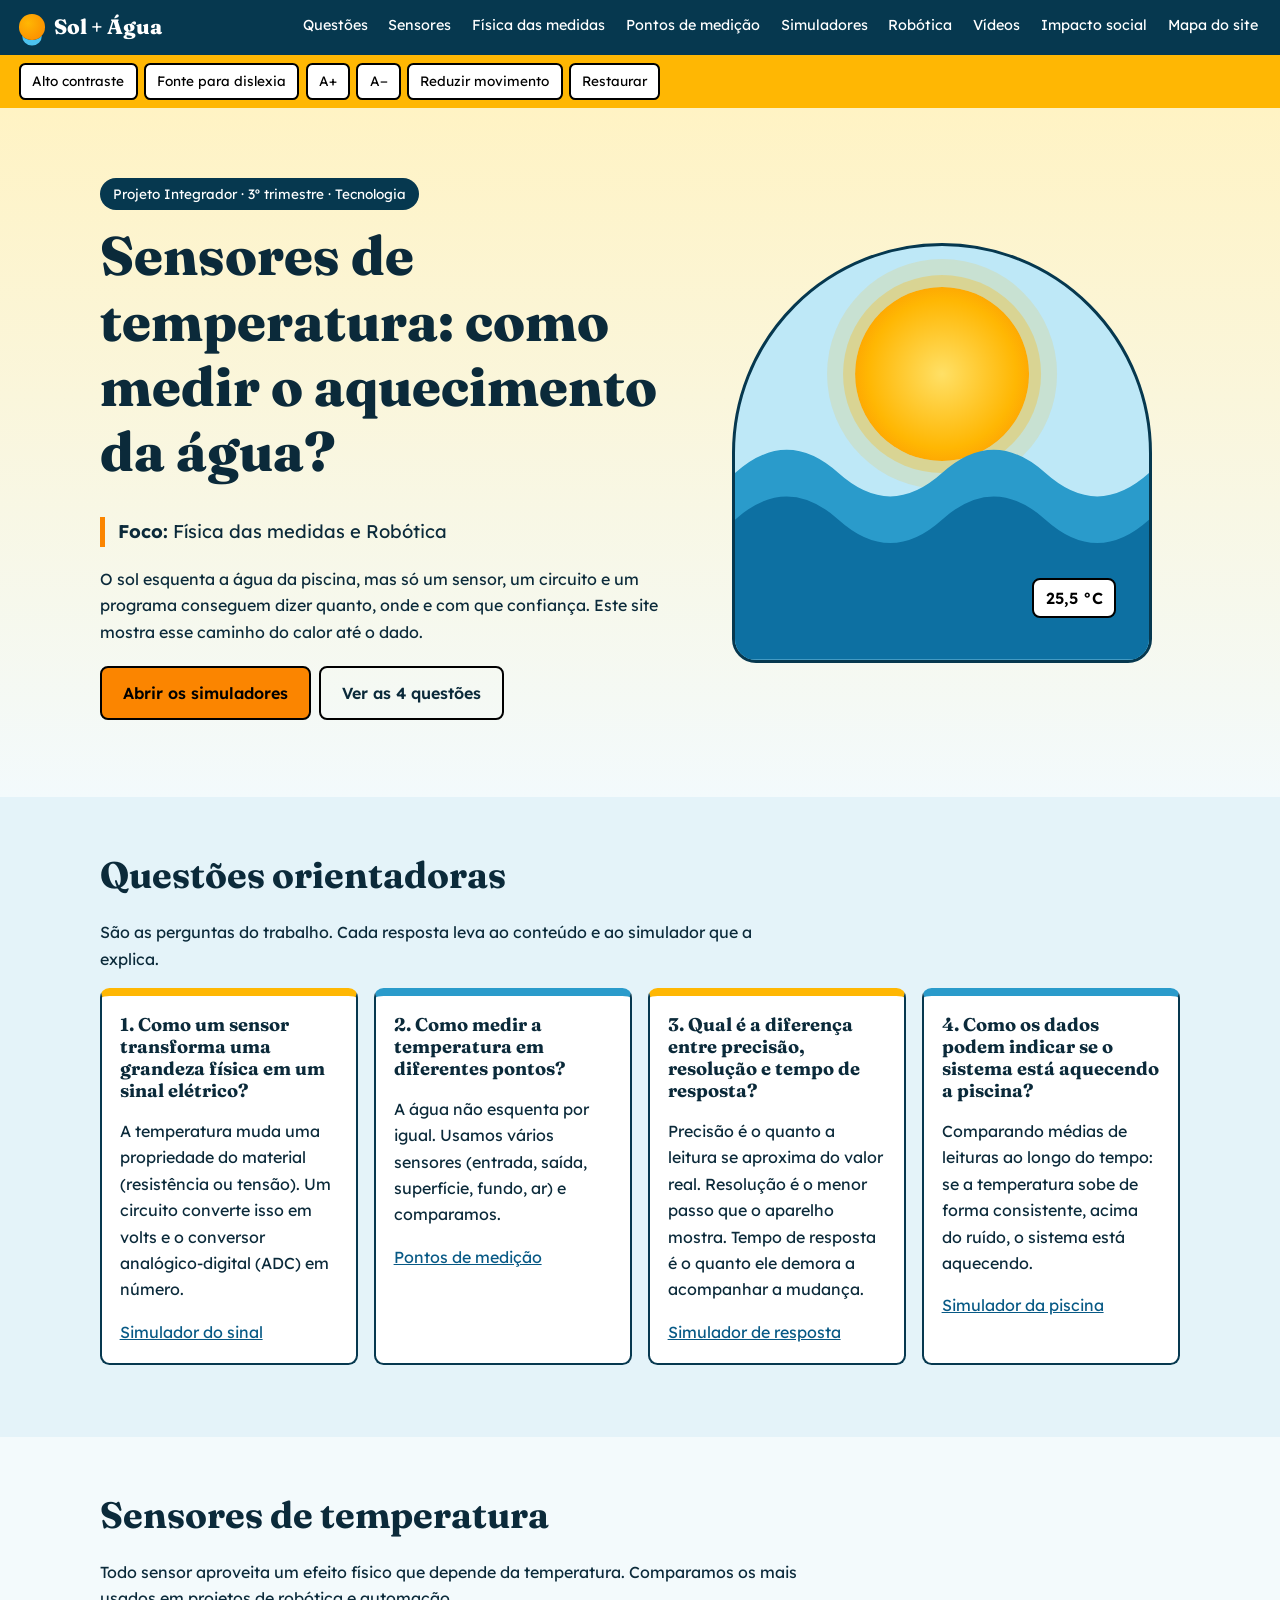
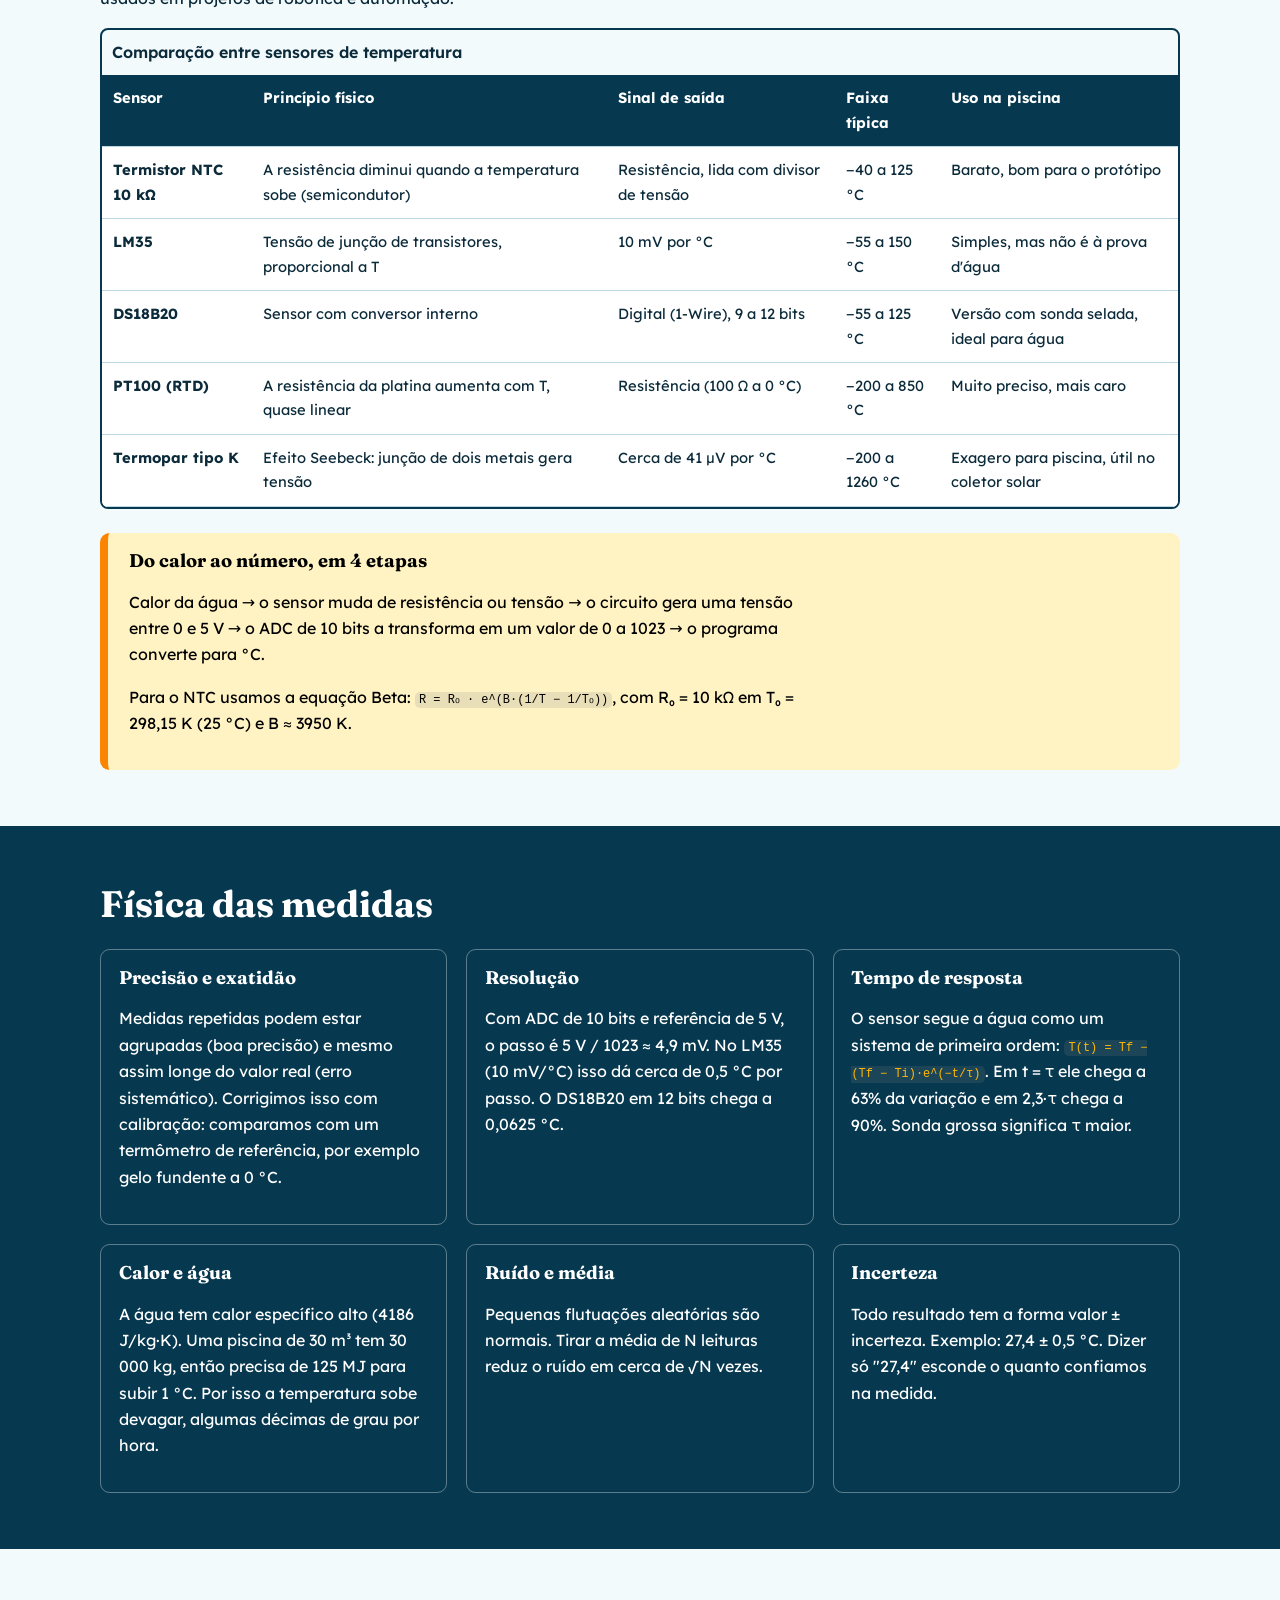
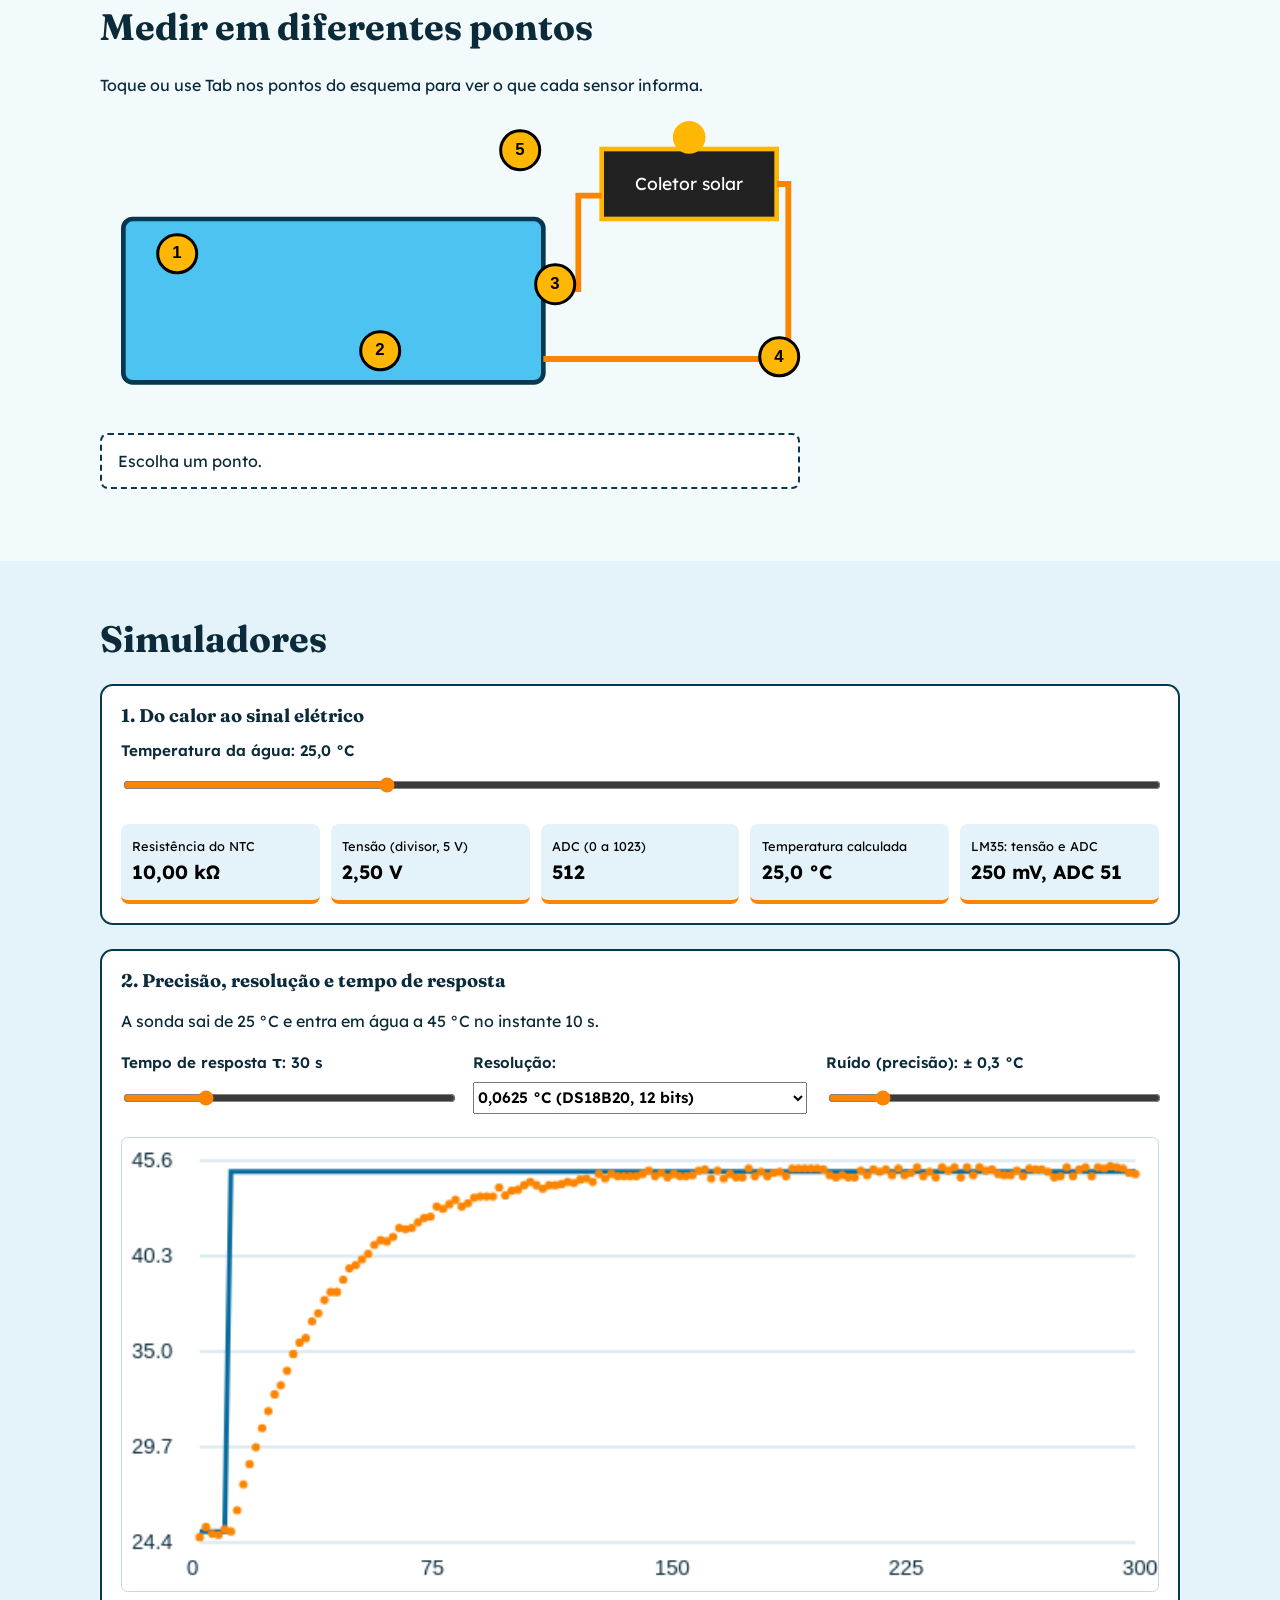
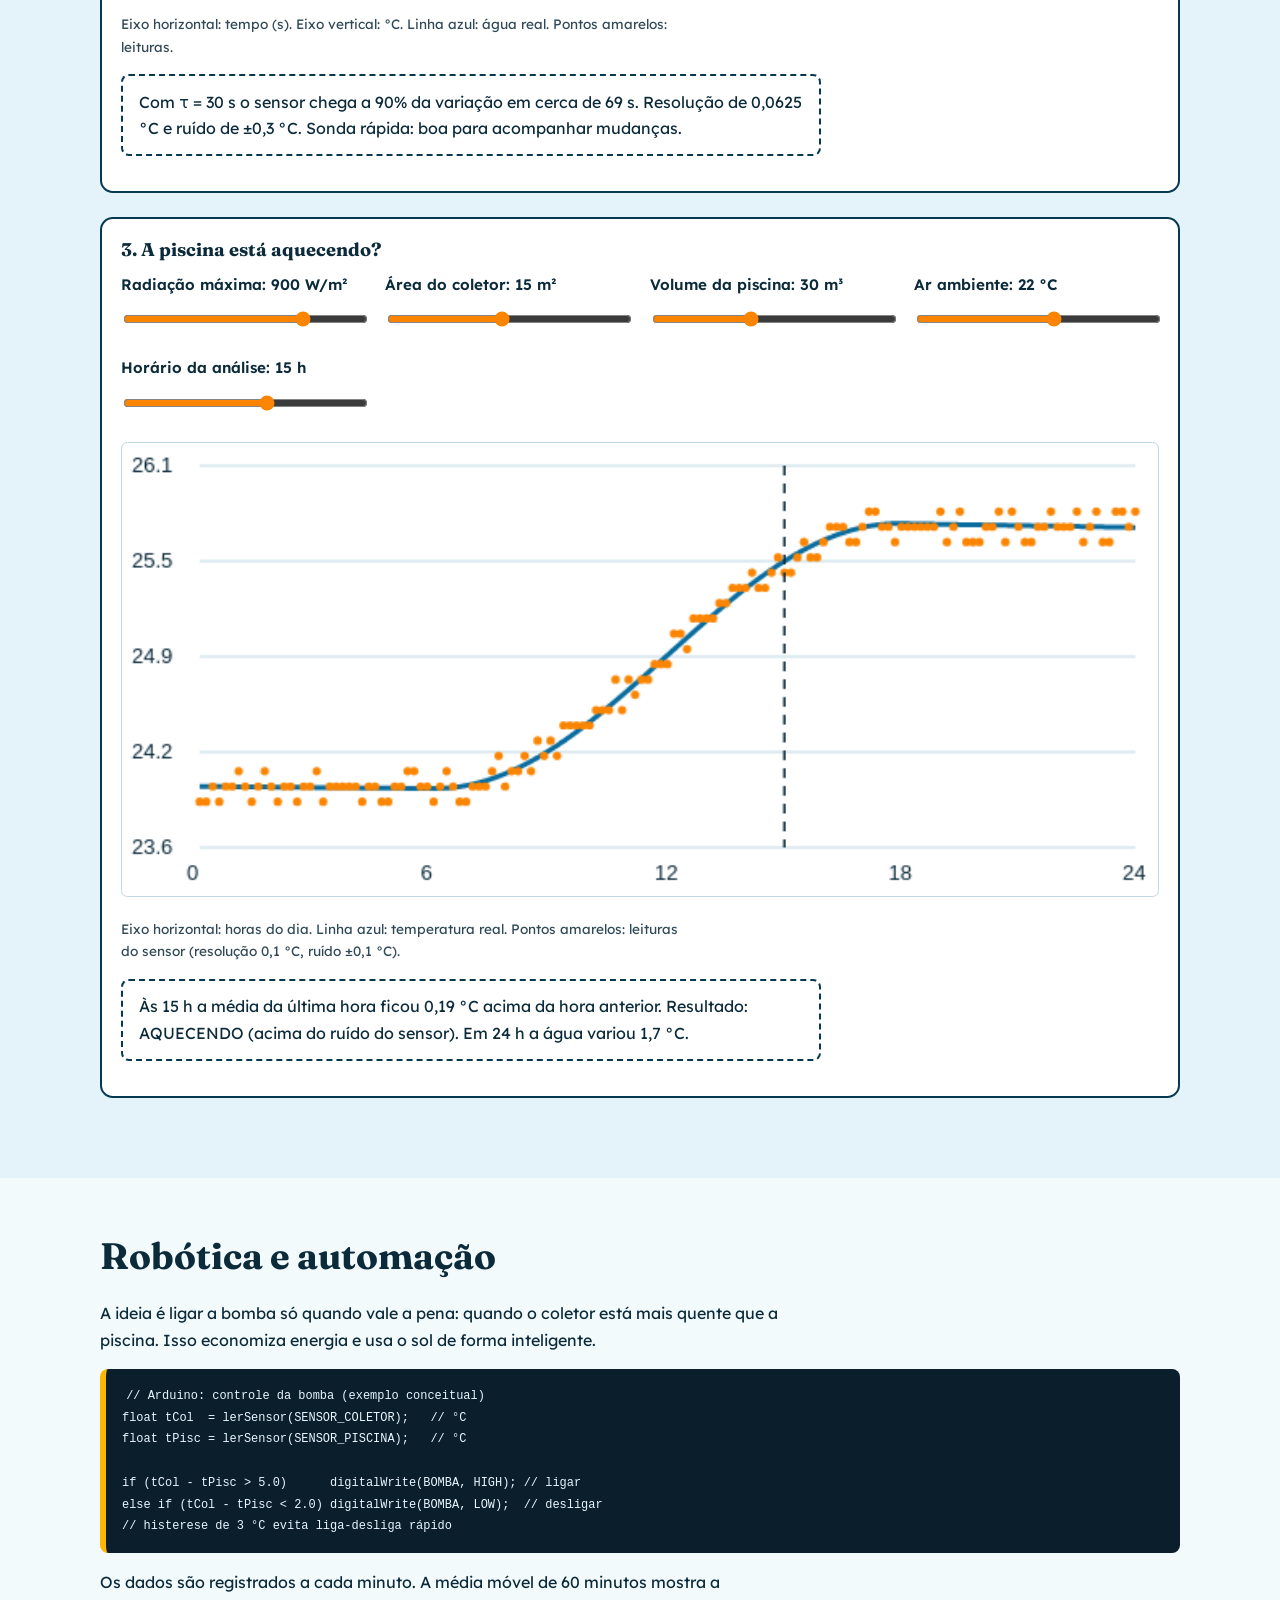
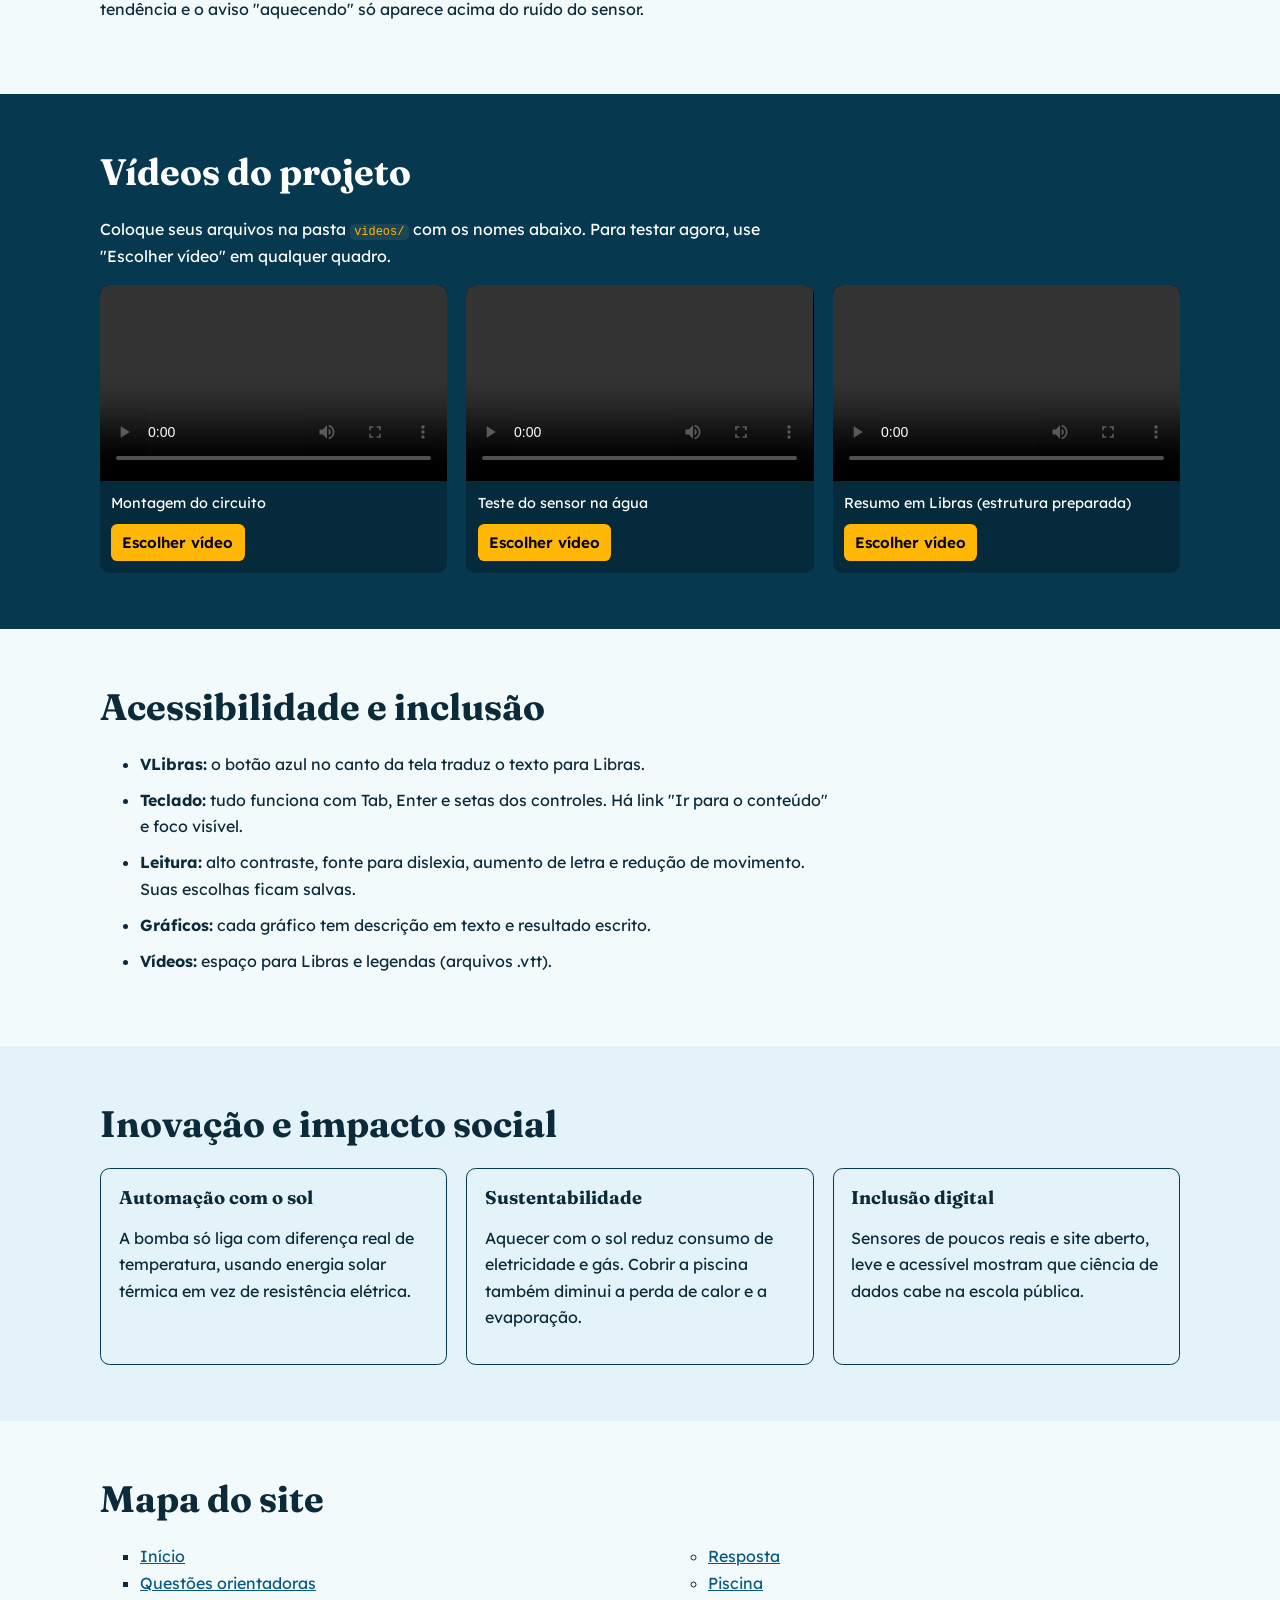
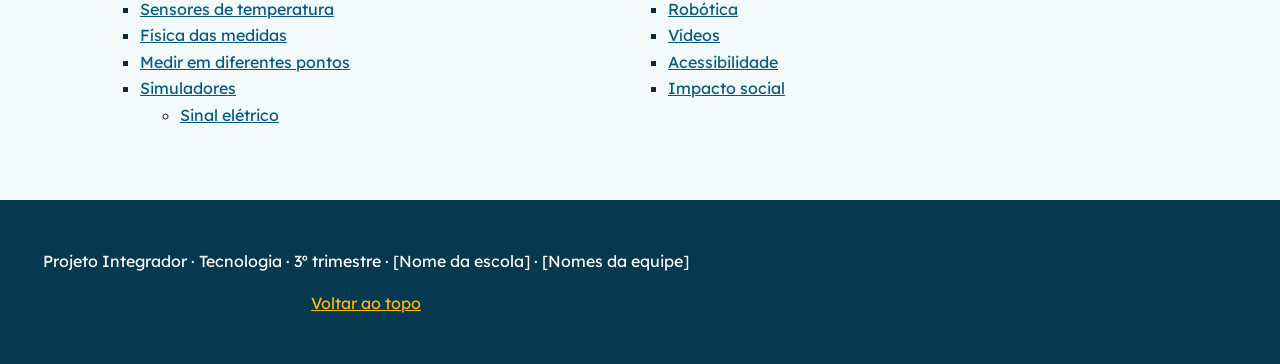
==== index.html @ 06e1a5f7 "Add files via upload" ====
<!DOCTYPE html>
<html lang="pt-BR">
<head>
<meta charset="utf-8">
<meta name="viewport" content="width=device-width, initial-scale=1">
<title>Sol + Água · Sensores de temperatura na piscina</title>
<meta name="description" content="Como medir o aquecimento da água: sensores de temperatura, física das medidas e robótica.">
<link rel="preconnect" href="https://fonts.googleapis.com">
<link href="https://fonts.googleapis.com/css2?family=Fraunces:wght@600;800&family=Lexend:wght@400;600&family=Atkinson+Hyperlegible:wght@400;700&display=swap" rel="stylesheet">
<link rel="stylesheet" href="style.css">
</head>
<body>
<a class="skip" href="#principal">Ir para o conteúdo</a>

<header class="topo">
  <a class="marca" href="#inicio" aria-label="Sol + Água, início"><span class="logo" aria-hidden="true"></span>Sol + Água</a>
  <button id="btnMenu" class="btn-menu" aria-expanded="false" aria-controls="menu">Menu</button>
  <nav id="menu" aria-label="Menu principal">
    <a href="#questoes">Questões</a><a href="#sensores">Sensores</a><a href="#fisica">Física das medidas</a>
    <a href="#pontos">Pontos de medição</a><a href="#simuladores">Simuladores</a><a href="#automacao">Robótica</a>
    <a href="#videos">Vídeos</a><a href="#impacto">Impacto social</a><a href="#mapa">Mapa do site</a>
  </nav>
</header>

<div class="barra-acess" role="region" aria-label="Ajustes de acessibilidade">
  <button data-acao="contraste" aria-pressed="false">Alto contraste</button>
  <button data-acao="dislexia" aria-pressed="false">Fonte para dislexia</button>
  <button data-acao="mais">A+</button><button data-acao="menos">A−</button>
  <button data-acao="calmo" aria-pressed="false">Reduzir movimento</button>
  <button data-acao="zerar">Restaurar</button>
</div>

<main id="principal">
<section id="inicio" class="hero">
  <div class="hero-txt">
    <p class="selo">Projeto Integrador · 3º trimestre · Tecnologia</p>
    <h1>Sensores de temperatura: como medir o aquecimento da água?</h1>
    <p class="foco"><strong>Foco:</strong> Física das medidas e Robótica</p>
    <p>O sol esquenta a água da piscina, mas só um sensor, um circuito e um programa conseguem dizer quanto, onde e com que confiança. Este site mostra esse caminho do calor até o dado.</p>
    <p><a class="btn" href="#simuladores">Abrir os simuladores</a> <a class="btn sec" href="#questoes">Ver as 4 questões</a></p>
  </div>
  <div class="hero-vis" aria-hidden="true">
    <div class="sol"></div>
    <svg viewBox="0 0 400 160" preserveAspectRatio="none"><path class="onda o1" d="M0 40 Q50 10 100 40 T200 40 T300 40 T400 40 V160 H0Z"/><path class="onda o2" d="M0 70 Q50 40 100 70 T200 70 T300 70 T400 70 V160 H0Z"/></svg>
    <div class="termo"><span id="heroTemp">27,4</span> °C</div>
  </div>
</section>

<section id="questoes" class="destaque">
  <h2>Questões orientadoras</h2>
  <p>São as perguntas do trabalho. Cada resposta leva ao conteúdo e ao simulador que a explica.</p>
  <ol class="questoes">
    <li><h3>1. Como um sensor transforma uma grandeza física em um sinal elétrico?</h3><p>A temperatura muda uma propriedade do material (resistência ou tensão). Um circuito converte isso em volts e o conversor analógico-digital (ADC) em número.</p><a href="#sim-sinal">Simulador do sinal</a></li>
    <li><h3>2. Como medir a temperatura em diferentes pontos?</h3><p>A água não esquenta por igual. Usamos vários sensores (entrada, saída, superfície, fundo, ar) e comparamos.</p><a href="#pontos">Pontos de medição</a></li>
    <li><h3>3. Qual é a diferença entre precisão, resolução e tempo de resposta?</h3><p>Precisão é o quanto a leitura se aproxima do valor real. Resolução é o menor passo que o aparelho mostra. Tempo de resposta é o quanto ele demora a acompanhar a mudança.</p><a href="#sim-resp">Simulador de resposta</a></li>
    <li><h3>4. Como os dados podem indicar se o sistema está aquecendo a piscina?</h3><p>Comparando médias de leituras ao longo do tempo: se a temperatura sobe de forma consistente, acima do ruído, o sistema está aquecendo.</p><a href="#sim-piscina">Simulador da piscina</a></li>
  </ol>
</section>

<section id="sensores">
  <h2>Sensores de temperatura</h2>
  <p>Todo sensor aproveita um efeito físico que depende da temperatura. Comparamos os mais usados em projetos de robótica e automação.</p>
  <div class="tabela-rolagem" tabindex="0" role="region" aria-label="Tabela comparativa de sensores">
  <table>
    <caption>Comparação entre sensores de temperatura</caption>
    <thead><tr><th scope="col">Sensor</th><th scope="col">Princípio físico</th><th scope="col">Sinal de saída</th><th scope="col">Faixa típica</th><th scope="col">Uso na piscina</th></tr></thead>
    <tbody>
      <tr><th scope="row">Termistor NTC 10 kΩ</th><td>A resistência diminui quando a temperatura sobe (semicondutor)</td><td>Resistência, lida com divisor de tensão</td><td>−40 a 125 °C</td><td>Barato, bom para o protótipo</td></tr>
      <tr><th scope="row">LM35</th><td>Tensão de junção de transistores, proporcional a T</td><td>10 mV por °C</td><td>−55 a 150 °C</td><td>Simples, mas não é à prova d'água</td></tr>
      <tr><th scope="row">DS18B20</th><td>Sensor com conversor interno</td><td>Digital (1-Wire), 9 a 12 bits</td><td>−55 a 125 °C</td><td>Versão com sonda selada, ideal para água</td></tr>
      <tr><th scope="row">PT100 (RTD)</th><td>A resistência da platina aumenta com T, quase linear</td><td>Resistência (100 Ω a 0 °C)</td><td>−200 a 850 °C</td><td>Muito preciso, mais caro</td></tr>
      <tr><th scope="row">Termopar tipo K</th><td>Efeito Seebeck: junção de dois metais gera tensão</td><td>Cerca de 41 µV por °C</td><td>−200 a 1260 °C</td><td>Exagero para piscina, útil no coletor solar</td></tr>
    </tbody>
  </table>
  </div>
  <div class="caixa">
    <h3>Do calor ao número, em 4 etapas</h3>
    <p>Calor da água → o sensor muda de resistência ou tensão → o circuito gera uma tensão entre 0 e 5 V → o ADC de 10 bits a transforma em um valor de 0 a 1023 → o programa converte para °C.</p>
    <p>Para o NTC usamos a equação Beta: <code>R = R₀ · e^(B·(1/T − 1/T₀))</code>, com R₀ = 10 kΩ em T₀ = 298,15 K (25 °C) e B ≈ 3950 K.</p>
  </div>
</section>

<section id="fisica" class="agua">
  <h2>Física das medidas</h2>
  <div class="grade3">
    <article><h3>Precisão e exatidão</h3><p>Medidas repetidas podem estar agrupadas (boa precisão) e mesmo assim longe do valor real (erro sistemático). Corrigimos isso com calibração: comparamos com um termômetro de referência, por exemplo gelo fundente a 0 °C.</p></article>
    <article><h3>Resolução</h3><p>Com ADC de 10 bits e referência de 5 V, o passo é 5 V / 1023 ≈ 4,9 mV. No LM35 (10 mV/°C) isso dá cerca de 0,5 °C por passo. O DS18B20 em 12 bits chega a 0,0625 °C.</p></article>
    <article><h3>Tempo de resposta</h3><p>O sensor segue a água como um sistema de primeira ordem: <code>T(t) = Tf − (Tf − Ti)·e^(−t/τ)</code>. Em t = τ ele chega a 63% da variação e em 2,3·τ chega a 90%. Sonda grossa significa τ maior.</p></article>
    <article><h3>Calor e água</h3><p>A água tem calor específico alto (4186 J/kg·K). Uma piscina de 30 m³ tem 30 000 kg, então precisa de 125 MJ para subir 1 °C. Por isso a temperatura sobe devagar, algumas décimas de grau por hora.</p></article>
    <article><h3>Ruído e média</h3><p>Pequenas flutuações aleatórias são normais. Tirar a média de N leituras reduz o ruído em cerca de √N vezes.</p></article>
    <article><h3>Incerteza</h3><p>Todo resultado tem a forma valor ± incerteza. Exemplo: 27,4 ± 0,5 °C. Dizer só "27,4" esconde o quanto confiamos na medida.</p></article>
  </div>
</section>

<section id="pontos">
  <h2>Medir em diferentes pontos</h2>
  <p>Toque ou use Tab nos pontos do esquema para ver o que cada sensor informa.</p>
  <div class="esquema">
    <svg viewBox="0 0 600 260" role="img" aria-label="Esquema da piscina com coletor solar e cinco sensores">
      <rect x="20" y="90" width="360" height="140" rx="8" class="piscina"/>
      <rect x="430" y="30" width="150" height="60" class="coletor"/><text x="505" y="65" text-anchor="middle" class="txt">Coletor solar</text>
      <path d="M380 150 H410 V70 H430 M580 60 H590 V210 H380" class="cano"/>
      <circle cx="505" cy="20" r="14" class="sol-svg"/>
    </svg>
    <button class="ponto" style="left:11%;top:46%" data-i="0" aria-label="Sensor 1, superfície">1</button>
    <button class="ponto" style="left:40%;top:78%" data-i="1" aria-label="Sensor 2, fundo">2</button>
    <button class="ponto" style="left:65%;top:56%" data-i="2" aria-label="Sensor 3, entrada do coletor">3</button>
    <button class="ponto" style="left:97%;top:80%" data-i="3" aria-label="Sensor 4, saída do coletor">4</button>
    <button class="ponto" style="left:60%;top:12%" data-i="4" aria-label="Sensor 5, no coletor">5</button>
  </div>
  <p id="infoPonto" class="info" role="status" aria-live="polite">Escolha um ponto.</p>
</section>

<section id="simuladores" class="destaque">
  <h2>Simuladores</h2>

  <article id="sim-sinal" class="sim">
    <h3>1. Do calor ao sinal elétrico</h3>
    <label>Temperatura da água: <output id="oT">25</output> °C
      <input id="inT" type="range" min="0" max="100" step="0.5" value="25"></label>
    <dl class="leituras">
      <div><dt>Resistência do NTC</dt><dd id="rR"></dd></div>
      <div><dt>Tensão (divisor, 5 V)</dt><dd id="rV"></dd></div>
      <div><dt>ADC (0 a 1023)</dt><dd id="rA"></dd></div>
      <div><dt>Temperatura calculada</dt><dd id="rC"></dd></div>
      <div><dt>LM35: tensão e ADC</dt><dd id="rL"></dd></div>
    </dl>
  </article>

  <article id="sim-resp" class="sim">
    <h3>2. Precisão, resolução e tempo de resposta</h3>
    <p>A sonda sai de 25 °C e entra em água a 45 °C no instante 10 s.</p>
    <div class="controles">
      <label>Tempo de resposta τ: <output id="oTau">30</output> s <input id="inTau" type="range" min="2" max="120" value="30"></label>
      <label>Resolução: <select id="inRes"><option value="1">1 °C</option><option value="0.5">0,5 °C (LM35 no Arduino)</option><option value="0.0625" selected>0,0625 °C (DS18B20, 12 bits)</option></select></label>
      <label>Ruído (precisão): ± <output id="oRu">0.3</output> °C <input id="inRu" type="range" min="0" max="2" step="0.1" value="0.3"></label>
    </div>
    <canvas id="cResp" width="640" height="280" role="img" aria-label="Gráfico da leitura do sensor ao longo do tempo"></canvas>
    <p class="legenda">Eixo horizontal: tempo (s). Eixo vertical: °C. Linha azul: água real. Pontos amarelos: leituras.</p>
    <p id="txtResp" class="info" role="status" aria-live="polite"></p>
  </article>

  <article id="sim-piscina" class="sim">
    <h3>3. A piscina está aquecendo?</h3>
    <div class="controles">
      <label>Radiação máxima: <output id="oG">900</output> W/m² <input id="inG" type="range" min="300" max="1100" step="50" value="900"></label>
      <label>Área do coletor: <output id="oA">15</output> m² <input id="inA" type="range" min="2" max="30" value="15"></label>
      <label>Volume da piscina: <output id="oV">30</output> m³ <input id="inV" type="range" min="10" max="60" value="30"></label>
      <label>Ar ambiente: <output id="oTa">22</output> °C <input id="inTa" type="range" min="5" max="35" value="22"></label>
      <label>Horário da análise: <output id="oH">15</output> h <input id="inH" type="range" min="2" max="24" value="15"></label>
    </div>
    <canvas id="cPisc" width="640" height="280" role="img" aria-label="Gráfico da temperatura da piscina em 24 horas"></canvas>
    <p class="legenda">Eixo horizontal: horas do dia. Linha azul: temperatura real. Pontos amarelos: leituras do sensor (resolução 0,1 °C, ruído ±0,1 °C).</p>
    <p id="txtPisc" class="info" role="status" aria-live="polite"></p>
  </article>
</section>

<section id="automacao">
  <h2>Robótica e automação</h2>
  <p>A ideia é ligar a bomba só quando vale a pena: quando o coletor está mais quente que a piscina. Isso economiza energia e usa o sol de forma inteligente.</p>
  <pre tabindex="0"><code>// Arduino: controle da bomba (exemplo conceitual)
float tCol  = lerSensor(SENSOR_COLETOR);   // °C
float tPisc = lerSensor(SENSOR_PISCINA);   // °C

if (tCol - tPisc &gt; 5.0)      digitalWrite(BOMBA, HIGH); // ligar
else if (tCol - tPisc &lt; 2.0) digitalWrite(BOMBA, LOW);  // desligar
// histerese de 3 °C evita liga-desliga rápido</code></pre>
  <p>Os dados são registrados a cada minuto. A média móvel de 60 minutos mostra a tendência e o aviso "aquecendo" só aparece acima do ruído do sensor.</p>
</section>

<section id="videos" class="agua">
  <h2>Vídeos do projeto</h2>
  <p>Coloque seus arquivos na pasta <code>videos/</code> com os nomes abaixo. Para testar agora, use "Escolher vídeo" em qualquer quadro.</p>
  <div class="grade3">
    <figure class="vid"><video controls preload="metadata" playsinline><source src="videos/montagem.mp4" type="video/mp4"><track kind="captions" src="videos/montagem.vtt" srclang="pt-BR" label="Português" default></video><figcaption>Montagem do circuito <label class="arq">Escolher vídeo<input type="file" accept="video/*"></label></figcaption></figure>
    <figure class="vid"><video controls preload="metadata" playsinline><source src="videos/teste-sensor.mp4" type="video/mp4"></video><figcaption>Teste do sensor na água <label class="arq">Escolher vídeo<input type="file" accept="video/*"></label></figcaption></figure>
    <figure class="vid"><video controls preload="metadata" playsinline><source src="videos/libras-resumo.mp4" type="video/mp4"></video><figcaption>Resumo em Libras (estrutura preparada) <label class="arq">Escolher vídeo<input type="file" accept="video/*"></label></figcaption></figure>
  </div>
</section>

<section id="acessibilidade">
  <h2>Acessibilidade e inclusão</h2>
  <ul class="lista">
    <li><strong>VLibras:</strong> o botão azul no canto da tela traduz o texto para Libras.</li>
    <li><strong>Teclado:</strong> tudo funciona com Tab, Enter e setas dos controles. Há link "Ir para o conteúdo" e foco visível.</li>
    <li><strong>Leitura:</strong> alto contraste, fonte para dislexia, aumento de letra e redução de movimento. Suas escolhas ficam salvas.</li>
    <li><strong>Gráficos:</strong> cada gráfico tem descrição em texto e resultado escrito.</li>
    <li><strong>Vídeos:</strong> espaço para Libras e legendas (arquivos .vtt).</li>
  </ul>
</section>

<section id="impacto" class="destaque">
  <h2>Inovação e impacto social</h2>
  <div class="grade3">
    <article><h3>Automação com o sol</h3><p>A bomba só liga com diferença real de temperatura, usando energia solar térmica em vez de resistência elétrica.</p></article>
    <article><h3>Sustentabilidade</h3><p>Aquecer com o sol reduz consumo de eletricidade e gás. Cobrir a piscina também diminui a perda de calor e a evaporação.</p></article>
    <article><h3>Inclusão digital</h3><p>Sensores de poucos reais e site aberto, leve e acessível mostram que ciência de dados cabe na escola pública.</p></article>
  </div>
</section>

<section id="mapa">
  <h2>Mapa do site</h2>
  <ul class="mapa">
    <li><a href="#inicio">Início</a></li><li><a href="#questoes">Questões orientadoras</a></li><li><a href="#sensores">Sensores de temperatura</a></li>
    <li><a href="#fisica">Física das medidas</a></li><li><a href="#pontos">Medir em diferentes pontos</a></li>
    <li><a href="#simuladores">Simuladores</a><ul><li><a href="#sim-sinal">Sinal elétrico</a></li><li><a href="#sim-resp">Resposta</a></li><li><a href="#sim-piscina">Piscina</a></li></ul></li>
    <li><a href="#automacao">Robótica</a></li><li><a href="#videos">Vídeos</a></li><li><a href="#acessibilidade">Acessibilidade</a></li><li><a href="#impacto">Impacto social</a></li>
  </ul>
</section>
</main>

<footer><p>Projeto Integrador · Tecnologia · 3º trimestre · [Nome da escola] · [Nomes da equipe]</p><p><a href="#inicio">Voltar ao topo</a></p></footer>

<div vw class="enabled"><div vw-access-button class="active"></div><div vw-plugin-wrapper><div class="vw-plugin-top-wrapper"></div></div></div>
<script src="https://vlibras.gov.br/app/vlibras-plugin.js"></script>
<script>try{new window.VLibras.Widget('https://vlibras.gov.br/app')}catch(e){}</script>
<script src="script.js"></script>
</body>
</html>
---- style.css ----
:root{--sol:#FFB703;--sol2:#FB8500;--agua:#0A6C9E;--abismo:#06384F;--fundo:#F3FAFC;--card:#fff;--ink:#0B2A3A;--line:#BFD9E3;--link:#075985;--fs:100%;--f-corpo:'Lexend',system-ui,sans-serif;--f-tit:'Fraunces',Georgia,serif}
body.contraste{--fundo:#000;--card:#000;--ink:#fff;--line:#fff;--link:#FFE600;--agua:#000;--abismo:#000}
body.dislexia{--f-corpo:'Atkinson Hyperlegible',Verdana,sans-serif;--f-tit:'Atkinson Hyperlegible',Verdana,sans-serif;letter-spacing:.04em;word-spacing:.14em;line-height:1.9}
*{box-sizing:border-box}
html{font-size:var(--fs);scroll-behavior:smooth;scroll-padding-top:5rem}
body{margin:0;background:var(--fundo);color:var(--ink);font-family:var(--f-corpo);line-height:1.65}
h1,h2,h3{font-family:var(--f-tit);line-height:1.2;margin:0 0 .6em}
h1{font-size:clamp(2rem,6vw,3.4rem);font-weight:800}
h2{font-size:clamp(1.6rem,4vw,2.3rem)}
h3{font-size:1.15rem}
p,li{max-width:70ch}
a{color:var(--link)}
:focus-visible{outline:3px solid var(--sol2);outline-offset:3px}
body.contraste :focus-visible{outline-color:#00FFFF}
.skip{position:absolute;left:-999px;background:var(--sol);color:#000;padding:.7rem 1rem;z-index:100}
.skip:focus{left:.5rem;top:.5rem}
section{padding:3.5rem max(1.2rem,calc((100% - 1080px)/2))}
.destaque{background:#E4F3F9}
.agua{background:var(--abismo);color:#fff}
.agua a,.agua code{color:var(--sol)}
body.contraste .destaque,body.contraste .agua{background:#000;border-top:2px solid #fff}

.topo{position:sticky;top:0;z-index:50;display:flex;flex-wrap:wrap;align-items:center;justify-content:space-between;gap:.5rem;padding:.6rem 1.2rem;background:var(--abismo);color:#fff}
.marca{display:flex;align-items:center;gap:.6rem;color:#fff;font-family:var(--f-tit);font-weight:800;font-size:1.3rem;text-decoration:none}
.logo{width:1.6rem;height:1.6rem;border-radius:50%;background:radial-gradient(circle at 35% 35%,var(--sol),var(--sol2));box-shadow:0 .55rem 0 -.2rem #4cc3f0}
.btn-menu{display:none;background:var(--sol);color:#000;border:0;padding:.5rem 1rem;border-radius:.4rem;font:inherit;font-weight:600;cursor:pointer}
#menu{display:flex;flex-wrap:wrap;gap:.2rem .9rem}
#menu a{color:#fff;text-decoration:none;padding:.3rem .2rem;font-size:.9rem;border-bottom:2px solid transparent}
#menu a:hover{border-color:var(--sol)}
@media(max-width:900px){.btn-menu{display:block}#menu{display:none;width:100%;flex-direction:column}#menu.aberto{display:flex}#menu a{padding:.7rem .2rem;font-size:1rem}}

.barra-acess{display:flex;flex-wrap:wrap;gap:.4rem;padding:.5rem 1.2rem;background:var(--sol);color:#000}
.barra-acess button{font:inherit;font-size:.85rem;padding:.35rem .7rem;border:2px solid #000;border-radius:.4rem;background:#fff;color:#000;cursor:pointer}
.barra-acess button[aria-pressed=true]{background:#000;color:#fff}
body.contraste .barra-acess{background:#000;border-bottom:2px solid #fff}

.hero{display:grid;grid-template-columns:1.2fr 1fr;gap:2rem;align-items:center;min-height:70vh;background:linear-gradient(180deg,#FFF3C4 0%,var(--fundo) 100%)}
body.contraste .hero{background:#000}
.selo{display:inline-block;background:var(--abismo);color:#fff;padding:.3rem .8rem;border-radius:2rem;font-size:.85rem}
.foco{font-size:1.15rem;border-left:5px solid var(--sol2);padding-left:.8rem}
.btn{display:inline-block;background:var(--sol2);color:#000;font-weight:600;padding:.75rem 1.3rem;border-radius:.5rem;text-decoration:none;margin:.3rem .3rem .3rem 0;border:2px solid #000}
.btn.sec{background:transparent;color:var(--ink)}
.hero-vis{position:relative;aspect-ratio:1;max-width:420px;width:100%;margin:auto;border-radius:50% 50% 1.5rem 1.5rem;overflow:hidden;background:#BEE8F7;border:3px solid var(--abismo)}
.sol{position:absolute;width:42%;aspect-ratio:1;border-radius:50%;left:50%;top:10%;transform:translateX(-50%);background:radial-gradient(circle,#FFE066,var(--sol) 60%,var(--sol2));box-shadow:0 0 0 12px rgba(255,183,3,.3),0 0 0 28px rgba(255,183,3,.15)}
.hero-vis svg{position:absolute;inset:auto 0 0 0;width:100%;height:60%}
.onda{fill:#2A9BCB}.o2{fill:var(--agua);opacity:.9}
.o1{animation:ond 7s ease-in-out infinite alternate}
@keyframes ond{to{transform:translateX(-6%)}}
.termo{position:absolute;right:8%;bottom:10%;background:#fff;color:#000;border:2px solid #000;border-radius:.5rem;padding:.3rem .7rem;font-weight:600}
body.calmo *{animation:none!important;transition:none!important;scroll-behavior:auto!important}
@media(prefers-reduced-motion:reduce){*{animation:none!important;scroll-behavior:auto!important}}
@media(max-width:800px){.hero{grid-template-columns:1fr}}

.questoes{list-style:none;padding:0;display:grid;grid-template-columns:repeat(auto-fit,minmax(250px,1fr));gap:1rem}
.questoes li{background:var(--card);border:2px solid var(--abismo);border-top:8px solid var(--sol);border-radius:.6rem;padding:1.1rem}
.questoes li:nth-child(even){border-top-color:#2A9BCB}
body.contraste .questoes li{border-color:#fff}

.tabela-rolagem{overflow-x:auto;border:2px solid var(--abismo);border-radius:.5rem}
table{border-collapse:collapse;width:100%;min-width:680px;background:var(--card)}
caption{text-align:left;padding:.6rem;font-weight:600}
th,td{padding:.7rem;border-bottom:1px solid var(--line);text-align:left;vertical-align:top;font-size:.92rem}
thead th{background:var(--abismo);color:#fff}
body.contraste thead th{background:#000;border:1px solid #fff}
.caixa{margin-top:1.5rem;background:#FFF3C4;color:#000;border-radius:.6rem;padding:1.1rem 1.3rem;border-left:8px solid var(--sol2)}
body.contraste .caixa{background:#000;color:#fff;border:2px solid #fff}
code{background:rgba(127,127,127,.18);padding:.1em .35em;border-radius:.3rem;font-size:.92em}
.grade3{display:grid;grid-template-columns:repeat(auto-fit,minmax(260px,1fr));gap:1.2rem}
.grade3 article{border:1px solid rgba(255,255,255,.35);border-radius:.6rem;padding:1.1rem}
.destaque .grade3 article{border-color:var(--abismo)}

.esquema{position:relative;max-width:700px}
.esquema svg{width:100%;height:auto;display:block}
.piscina{fill:#4cc3f0;stroke:var(--abismo);stroke-width:4}
.coletor{fill:#222;stroke:var(--sol);stroke-width:4}
.cano{fill:none;stroke:var(--sol2);stroke-width:5}
.sol-svg{fill:var(--sol)}
.txt{fill:#fff;font-size:15px}
.ponto{position:absolute;transform:translate(-50%,-50%);width:2.6rem;height:2.6rem;border-radius:50%;border:3px solid #000;background:var(--sol);color:#000;font-weight:800;font-size:1.05rem;cursor:pointer}
.ponto[aria-pressed=true]{background:#000;color:var(--sol);border-color:#fff}
.info{background:var(--card);border:2px dashed var(--abismo);border-radius:.5rem;padding:.8rem 1rem;min-height:3rem}

.sim{background:var(--card);border:2px solid var(--abismo);border-radius:.8rem;padding:1.2rem;margin-bottom:1.5rem}
.controles{display:grid;grid-template-columns:repeat(auto-fit,minmax(230px,1fr));gap:.8rem 1.2rem;margin-bottom:1rem}
label{display:block;font-weight:600;font-size:.95rem}
input[type=range],select{width:100%;margin-top:.4rem;accent-color:var(--sol2);font:inherit;min-height:2rem}
canvas{width:100%;height:auto;background:var(--card);border:1px solid var(--line);border-radius:.4rem}
.legenda{font-size:.85rem;opacity:.85}
.leituras{display:grid;grid-template-columns:repeat(auto-fit,minmax(170px,1fr));gap:.7rem;margin:1rem 0 0}
.leituras div{background:#E4F3F9;color:#000;padding:.7rem;border-radius:.5rem;border-bottom:4px solid var(--sol2)}
body.contraste .leituras div{background:#000;color:#fff;border:2px solid #fff}
.leituras dt{font-size:.8rem}.leituras dd{margin:0;font-size:1.2rem;font-weight:700}

pre{background:#0B1E2B;color:#E8F6FF;padding:1rem;border-radius:.5rem;overflow-x:auto;border-left:6px solid var(--sol)}
pre code{background:none}
.lista li{margin:.6rem 0}
.vid{margin:0;background:rgba(0,0,0,.25);border-radius:.6rem;overflow:hidden}
.vid video{width:100%;aspect-ratio:16/9;background:#000;display:block}
.vid figcaption{padding:.7rem;font-size:.9rem}
.arq{display:block;margin-top:.5rem;background:var(--sol);color:#000;padding:.4rem .7rem;border-radius:.4rem;width:max-content;cursor:pointer}
.arq input{position:absolute;opacity:0;width:1px;height:1px}
.arq:focus-within{outline:3px solid #fff}
.mapa{columns:2 220px;list-style:square}
footer{background:var(--abismo);color:#fff;text-align:center;padding:2rem 1rem}
footer a{color:var(--sol)}
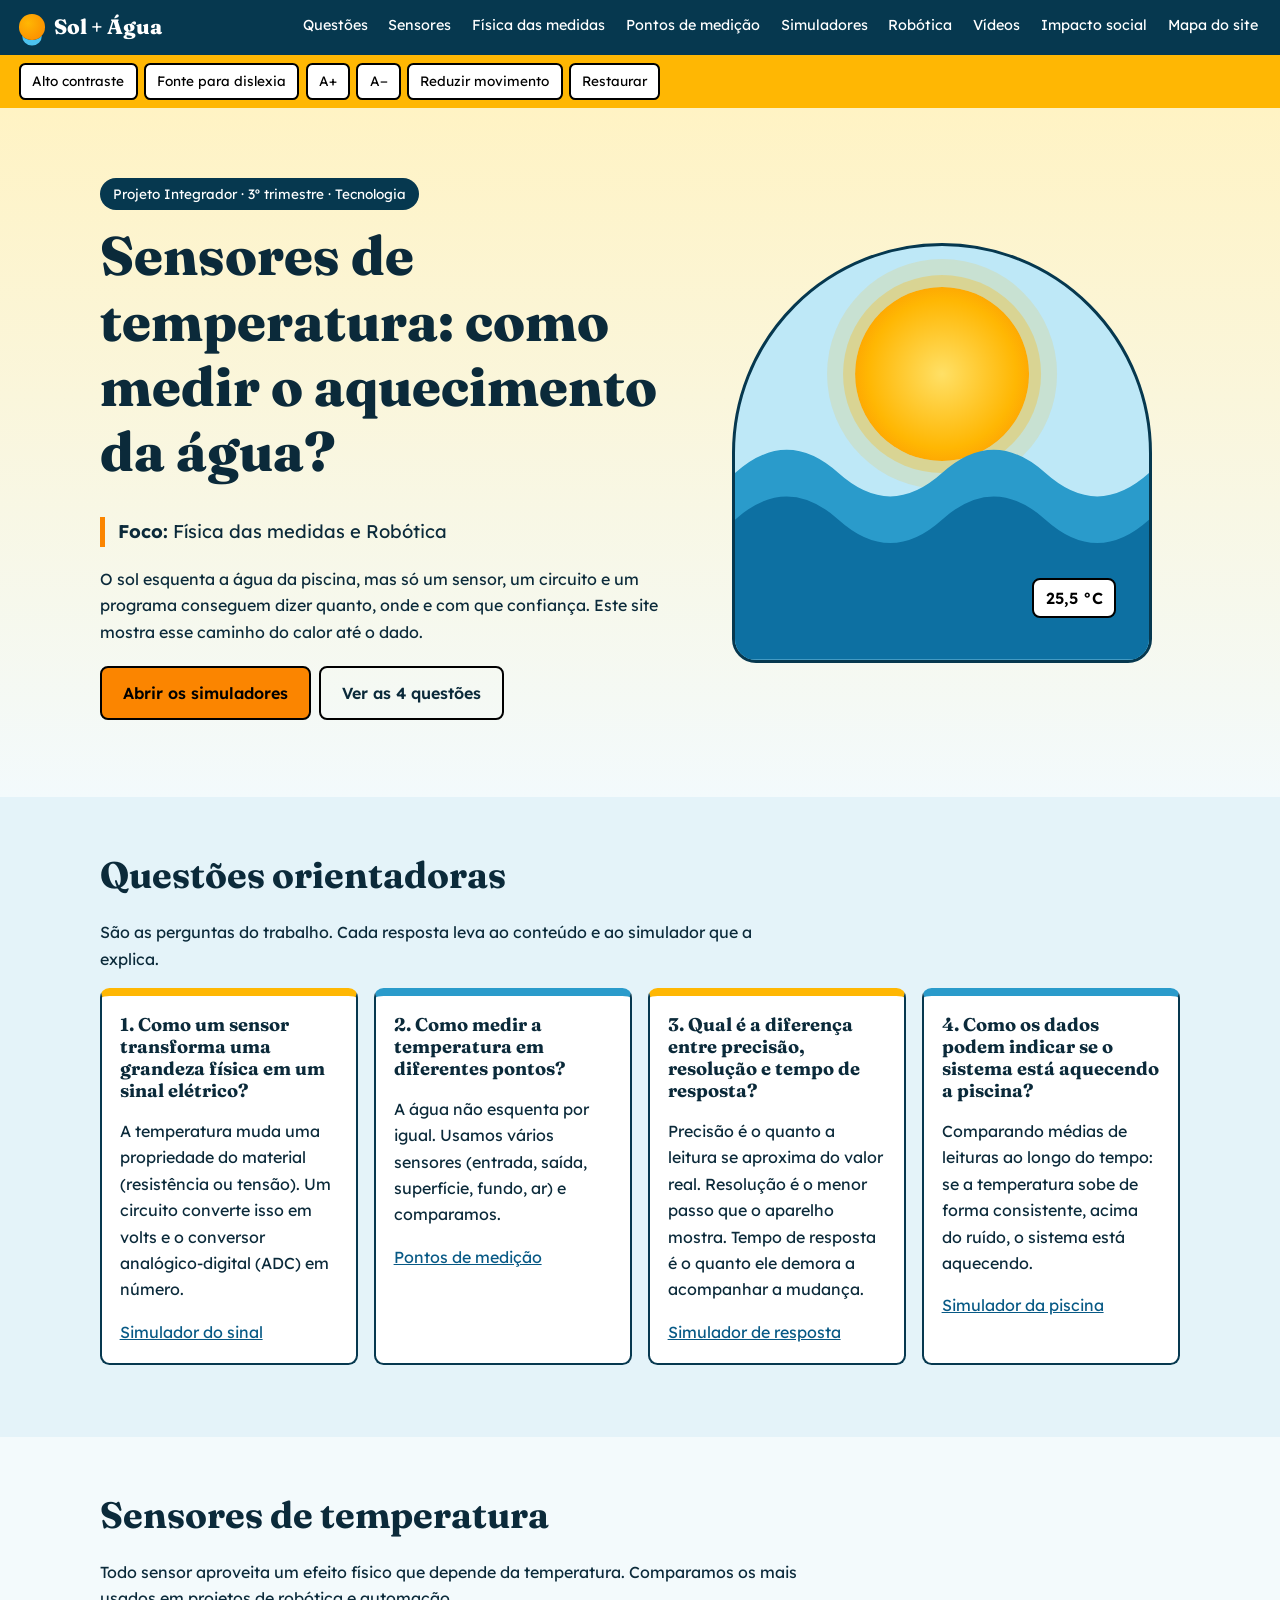
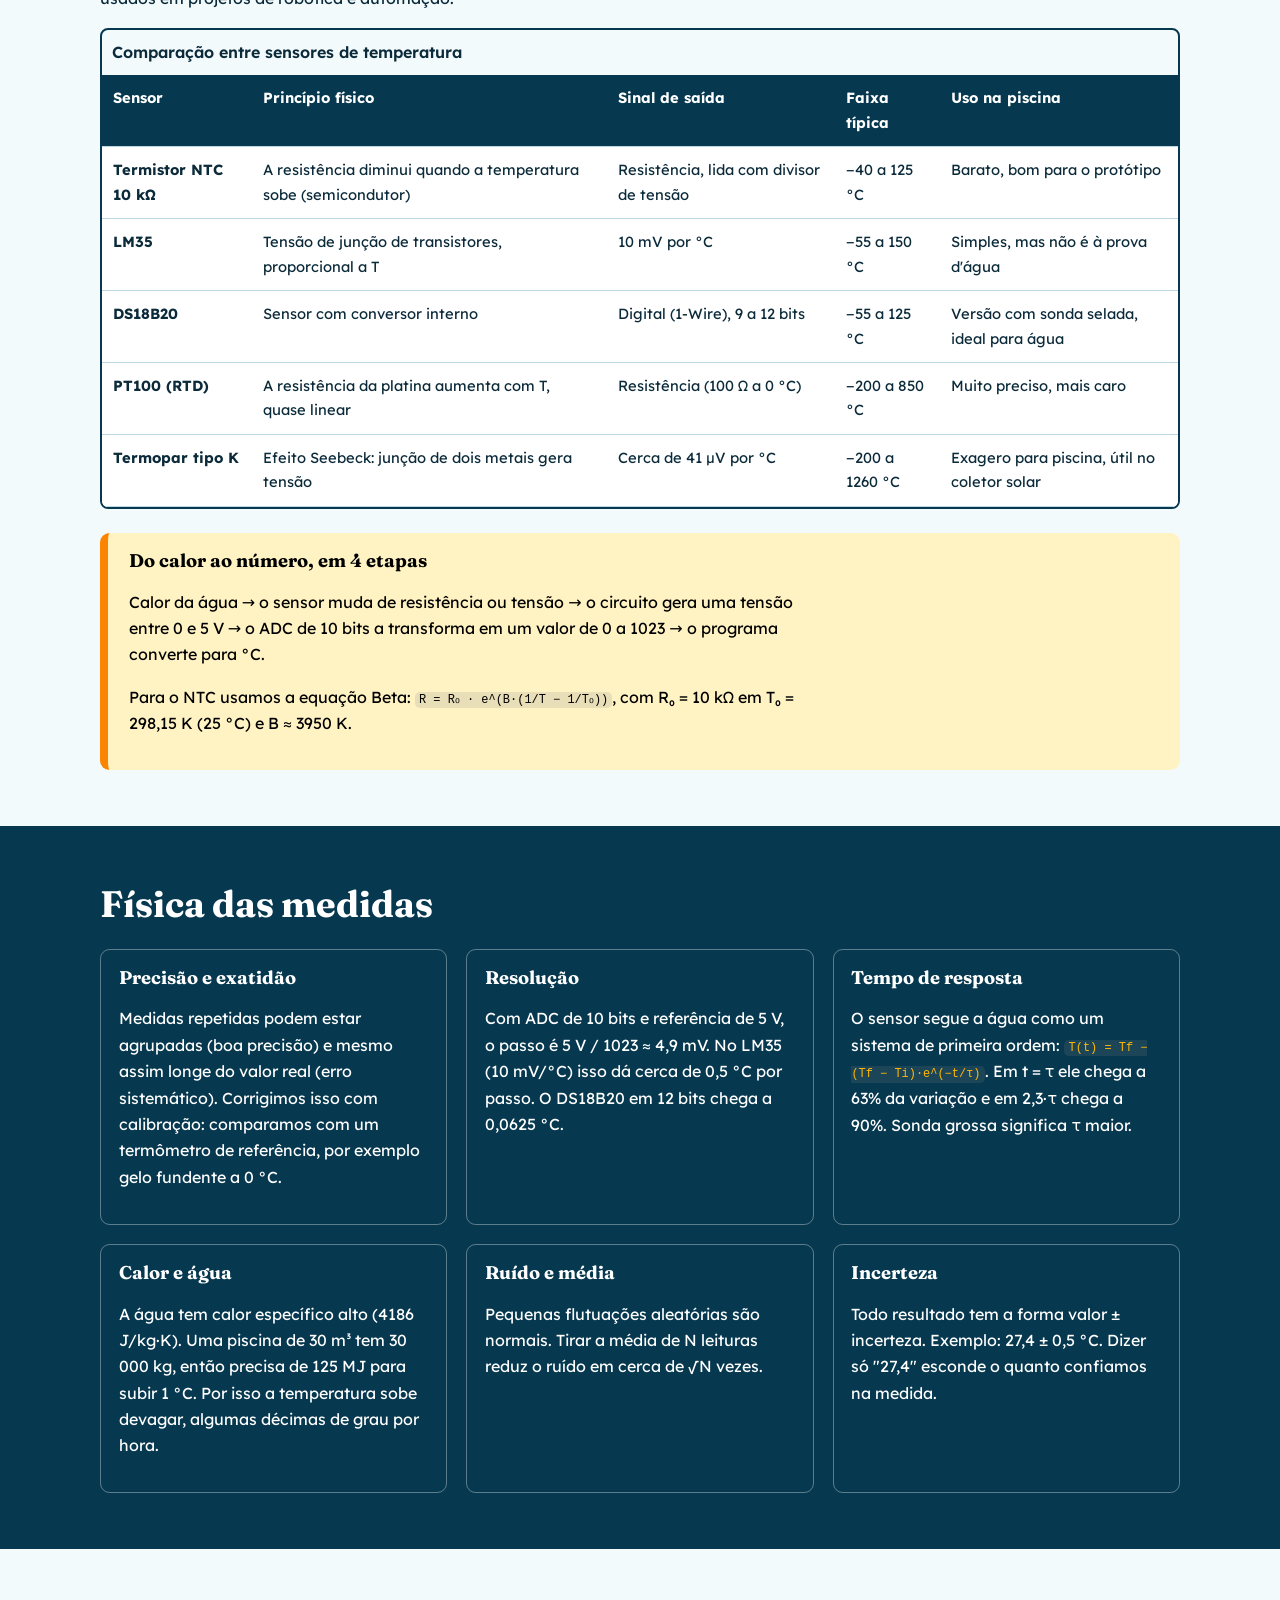
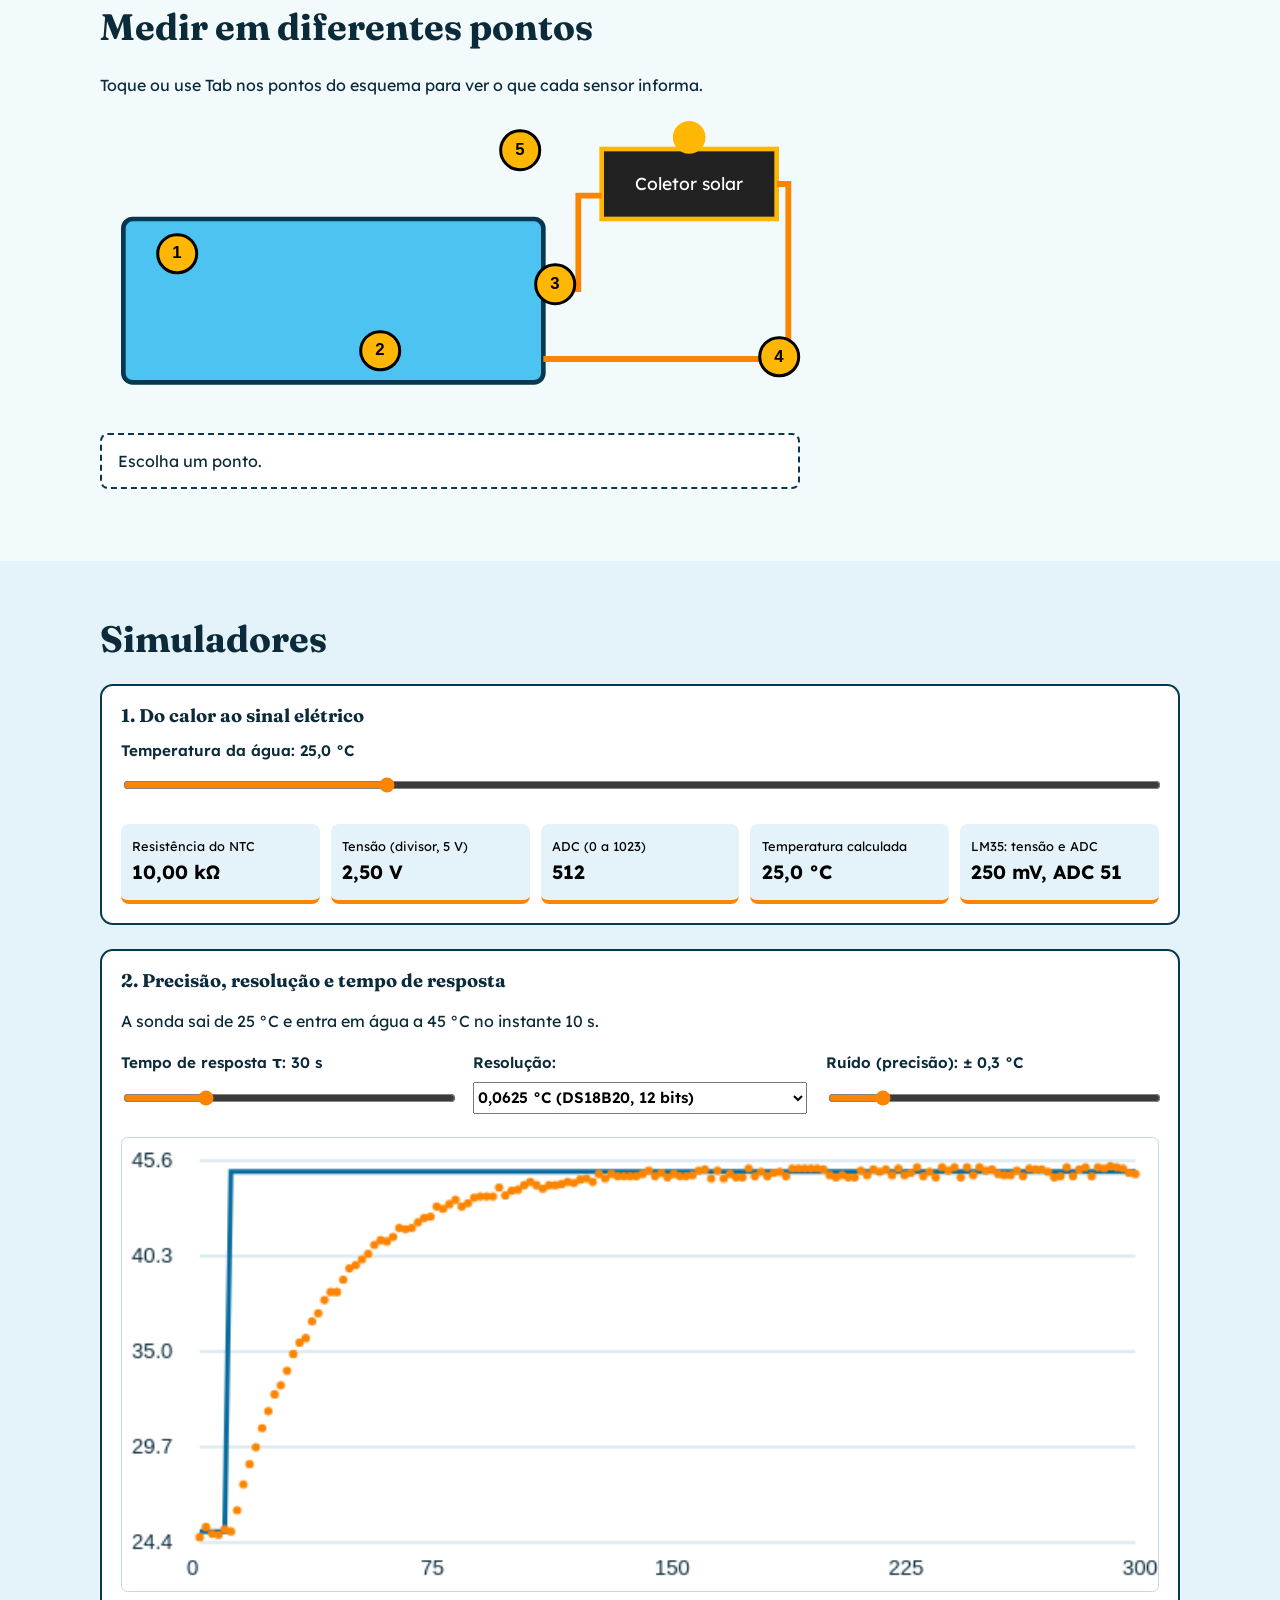
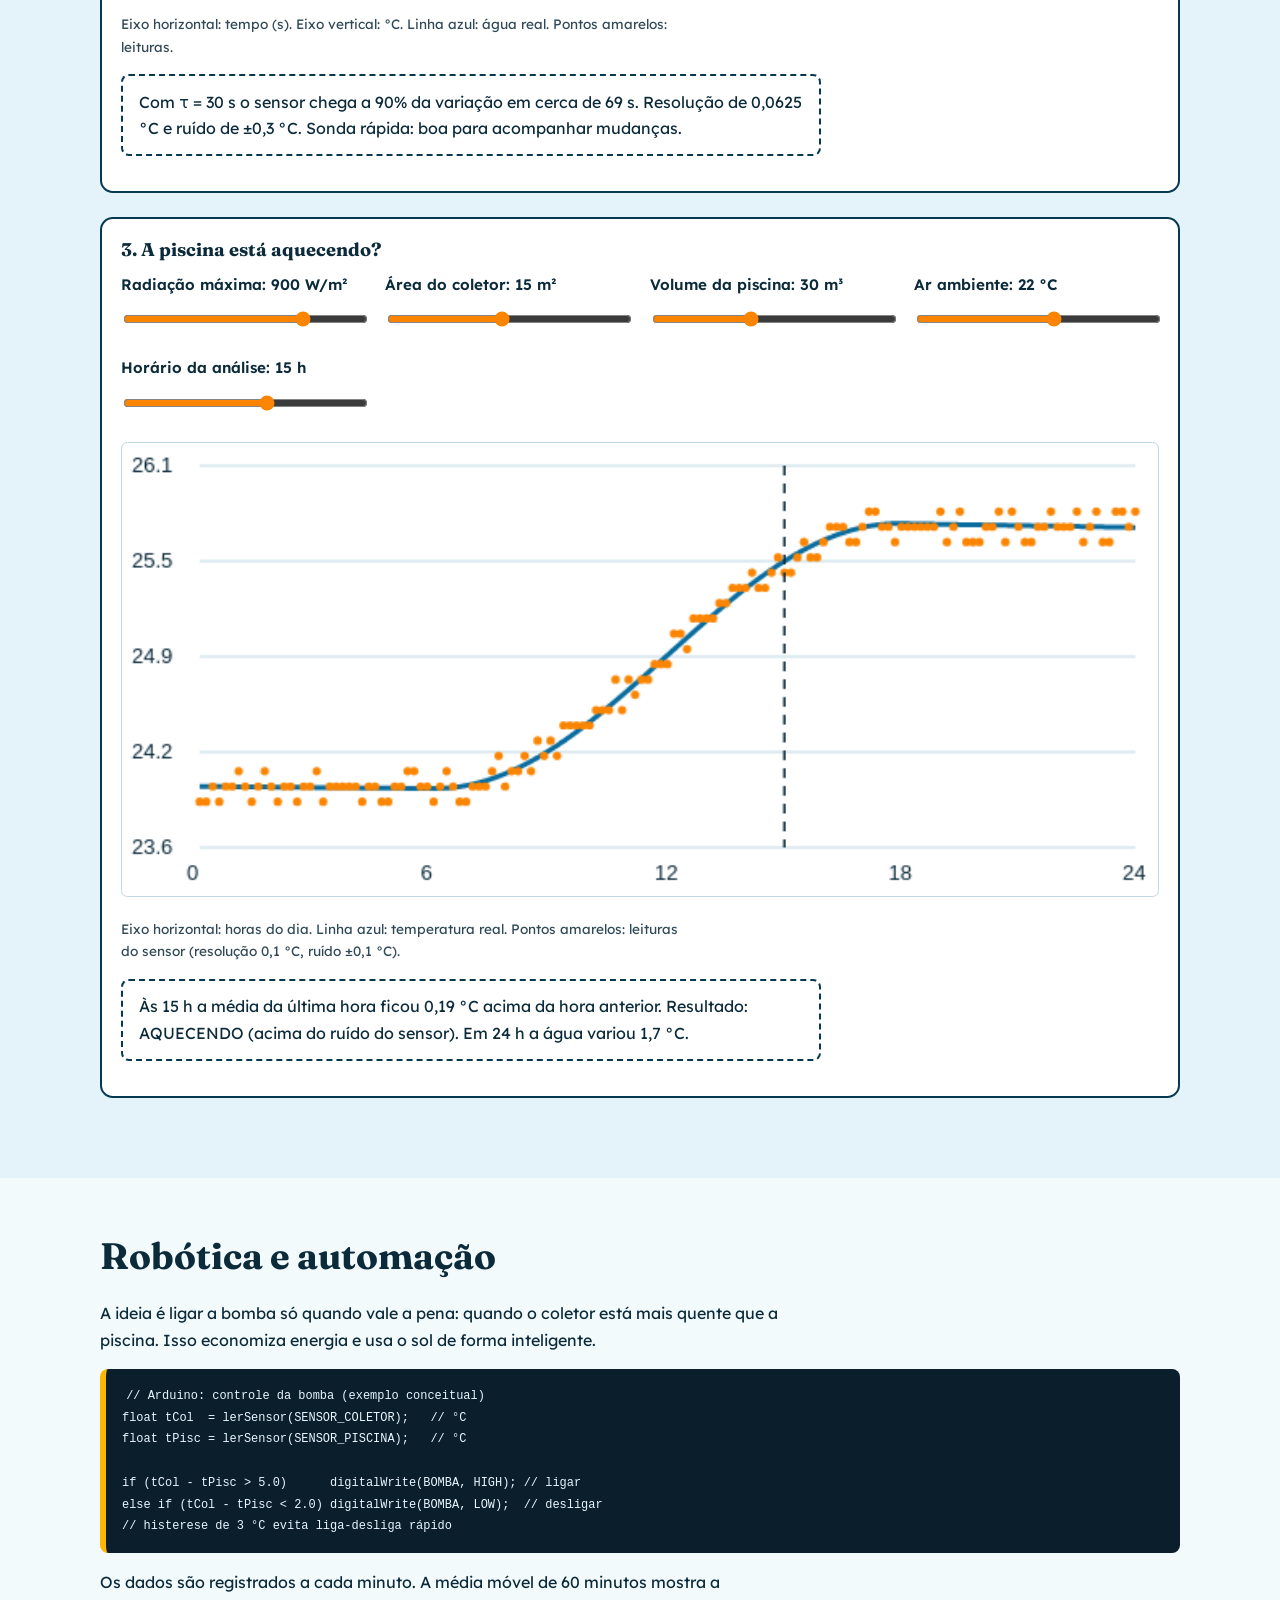
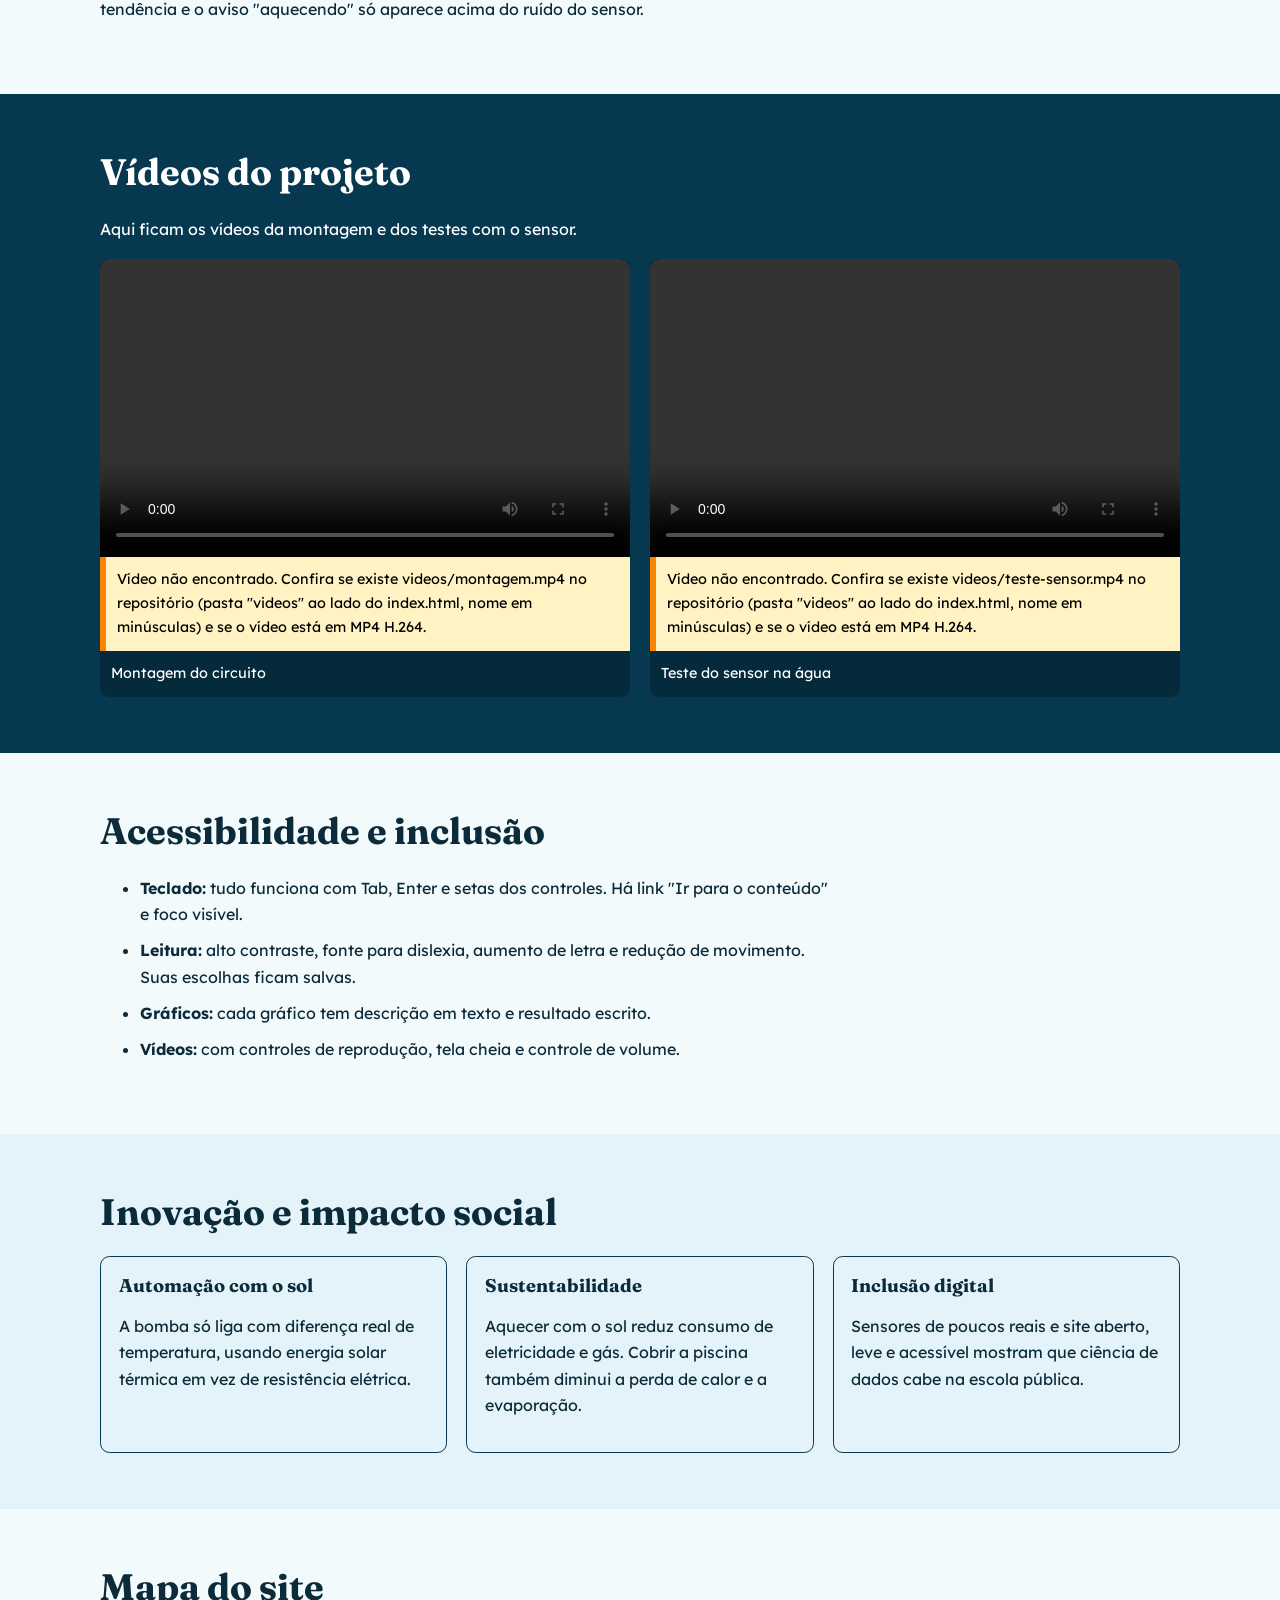
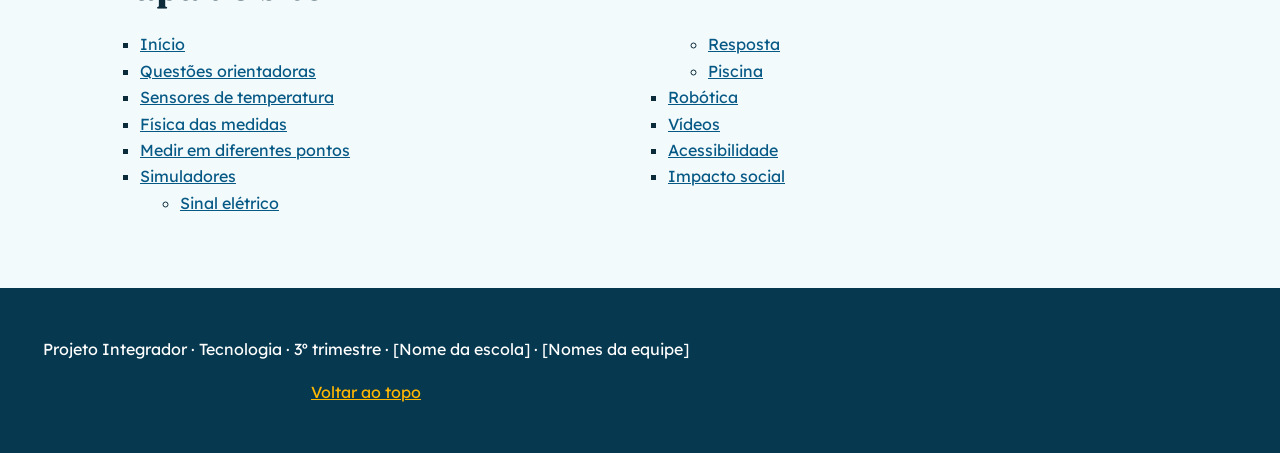
==== commit de07d4d9: "Add files via upload" ====
--- a/index.html
+++ b/index.html
@@ -170,22 +170,17 @@
 
 <section id="videos" class="agua">
   <h2>Vídeos do projeto</h2>
-  <p>Coloque seus arquivos na pasta <code>videos/</code> com os nomes abaixo. Para testar agora, use "Escolher vídeo" em qualquer quadro.</p>
-  <div class="grade3">
-    <figure class="vid"><video controls preload="metadata" playsinline><source src="videos/montagem.mp4" type="video/mp4"><track kind="captions" src="videos/montagem.vtt" srclang="pt-BR" label="Português" default></video><figcaption>Montagem do circuito <label class="arq">Escolher vídeo<input type="file" accept="video/*"></label></figcaption></figure>
-    <figure class="vid"><video controls preload="metadata" playsinline><source src="videos/teste-sensor.mp4" type="video/mp4"></video><figcaption>Teste do sensor na água <label class="arq">Escolher vídeo<input type="file" accept="video/*"></label></figcaption></figure>
-    <figure class="vid"><video controls preload="metadata" playsinline><source src="videos/libras-resumo.mp4" type="video/mp4"></video><figcaption>Resumo em Libras (estrutura preparada) <label class="arq">Escolher vídeo<input type="file" accept="video/*"></label></figcaption></figure>
-  </div>
+  <p>Aqui ficam os vídeos da montagem e dos testes com o sensor.</p>
+  <div id="listaVideos" class="grade3"></div>
 </section>
 
 <section id="acessibilidade">
   <h2>Acessibilidade e inclusão</h2>
   <ul class="lista">
-    <li><strong>VLibras:</strong> o botão azul no canto da tela traduz o texto para Libras.</li>
     <li><strong>Teclado:</strong> tudo funciona com Tab, Enter e setas dos controles. Há link "Ir para o conteúdo" e foco visível.</li>
     <li><strong>Leitura:</strong> alto contraste, fonte para dislexia, aumento de letra e redução de movimento. Suas escolhas ficam salvas.</li>
     <li><strong>Gráficos:</strong> cada gráfico tem descrição em texto e resultado escrito.</li>
-    <li><strong>Vídeos:</strong> espaço para Libras e legendas (arquivos .vtt).</li>
+    <li><strong>Vídeos:</strong> com controles de reprodução, tela cheia e controle de volume.</li>
   </ul>
 </section>
 
--- a/style.css
+++ b/style.css
@@ -97,9 +97,7 @@
 .vid{margin:0;background:rgba(0,0,0,.25);border-radius:.6rem;overflow:hidden}
 .vid video{width:100%;aspect-ratio:16/9;background:#000;display:block}
 .vid figcaption{padding:.7rem;font-size:.9rem}
-.arq{display:block;margin-top:.5rem;background:var(--sol);color:#000;padding:.4rem .7rem;border-radius:.4rem;width:max-content;cursor:pointer}
-.arq input{position:absolute;opacity:0;width:1px;height:1px}
-.arq:focus-within{outline:3px solid #fff}
+.aviso{margin:0;padding:.7rem;background:#FFF3C4;color:#000;font-size:.9rem;border-left:6px solid var(--sol2)}
 .mapa{columns:2 220px;list-style:square}
 footer{background:var(--abismo);color:#fff;text-align:center;padding:2rem 1rem}
 footer a{color:var(--sol)}
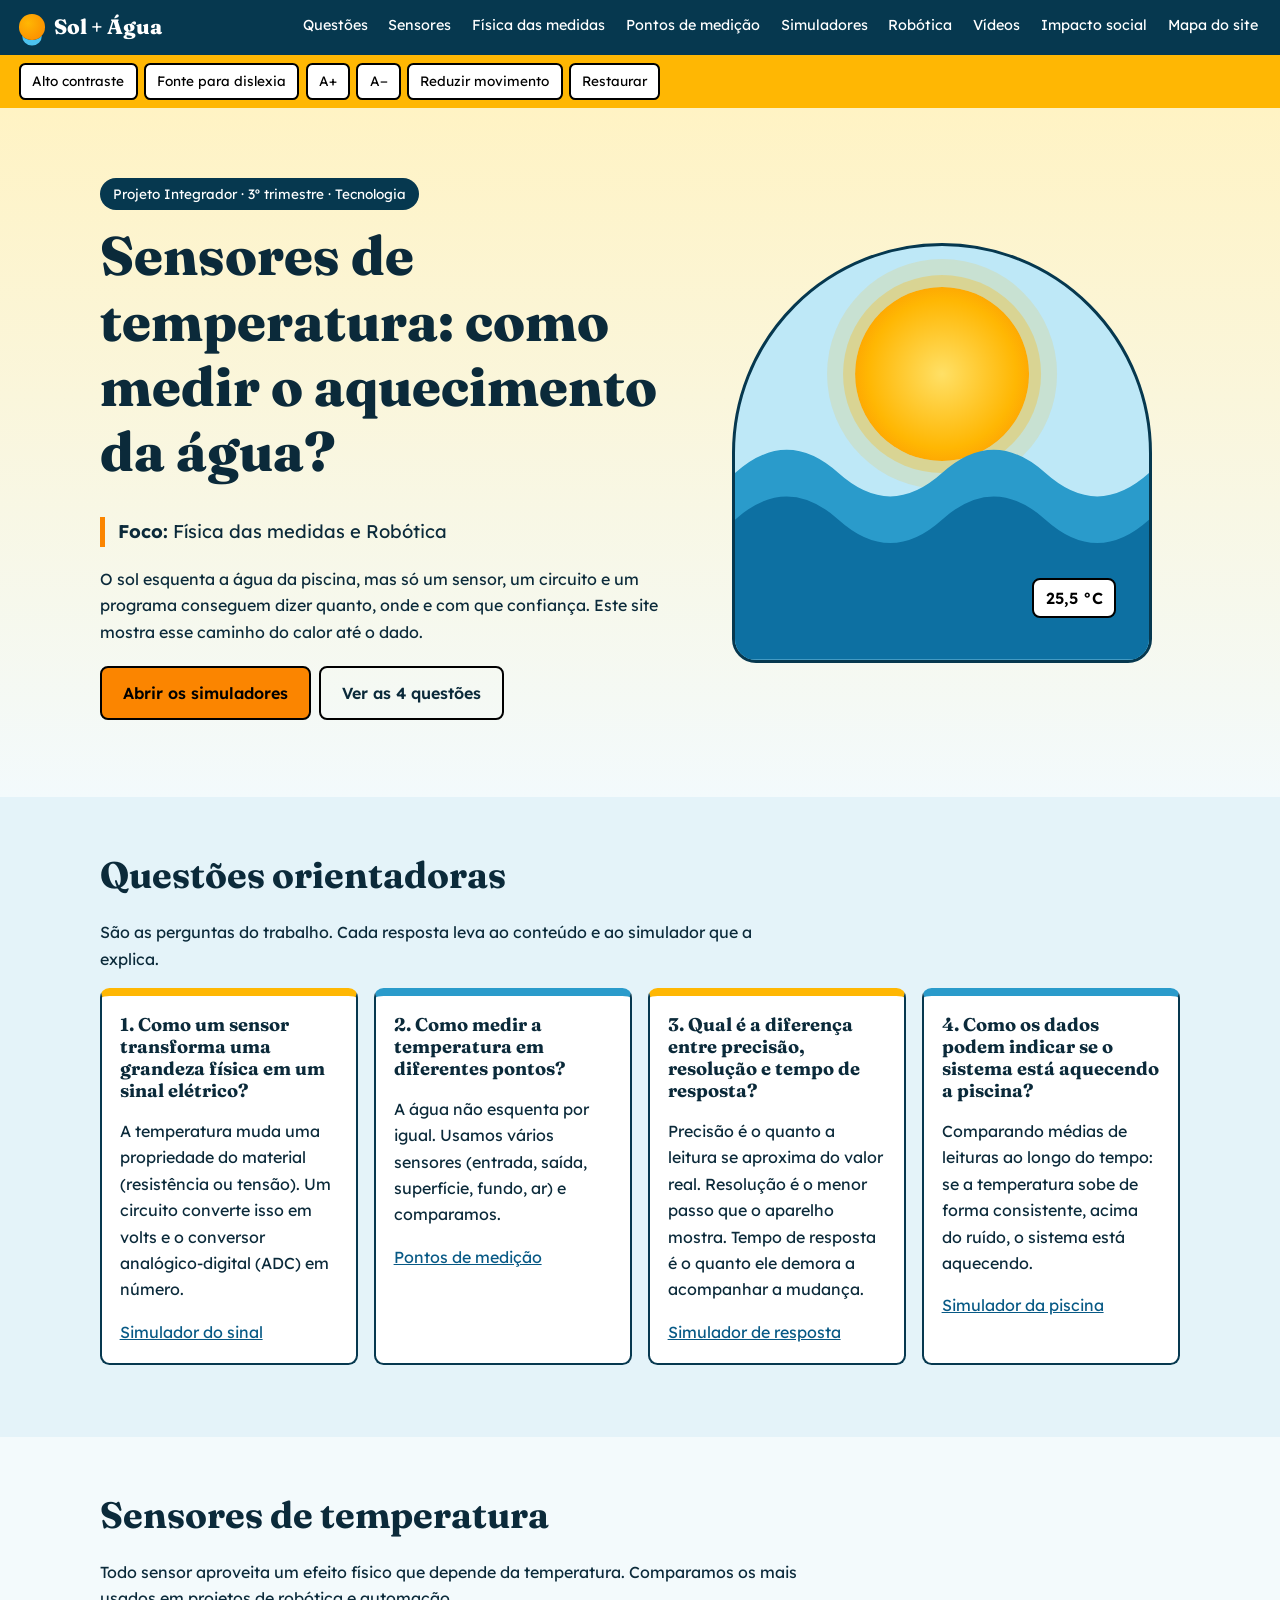
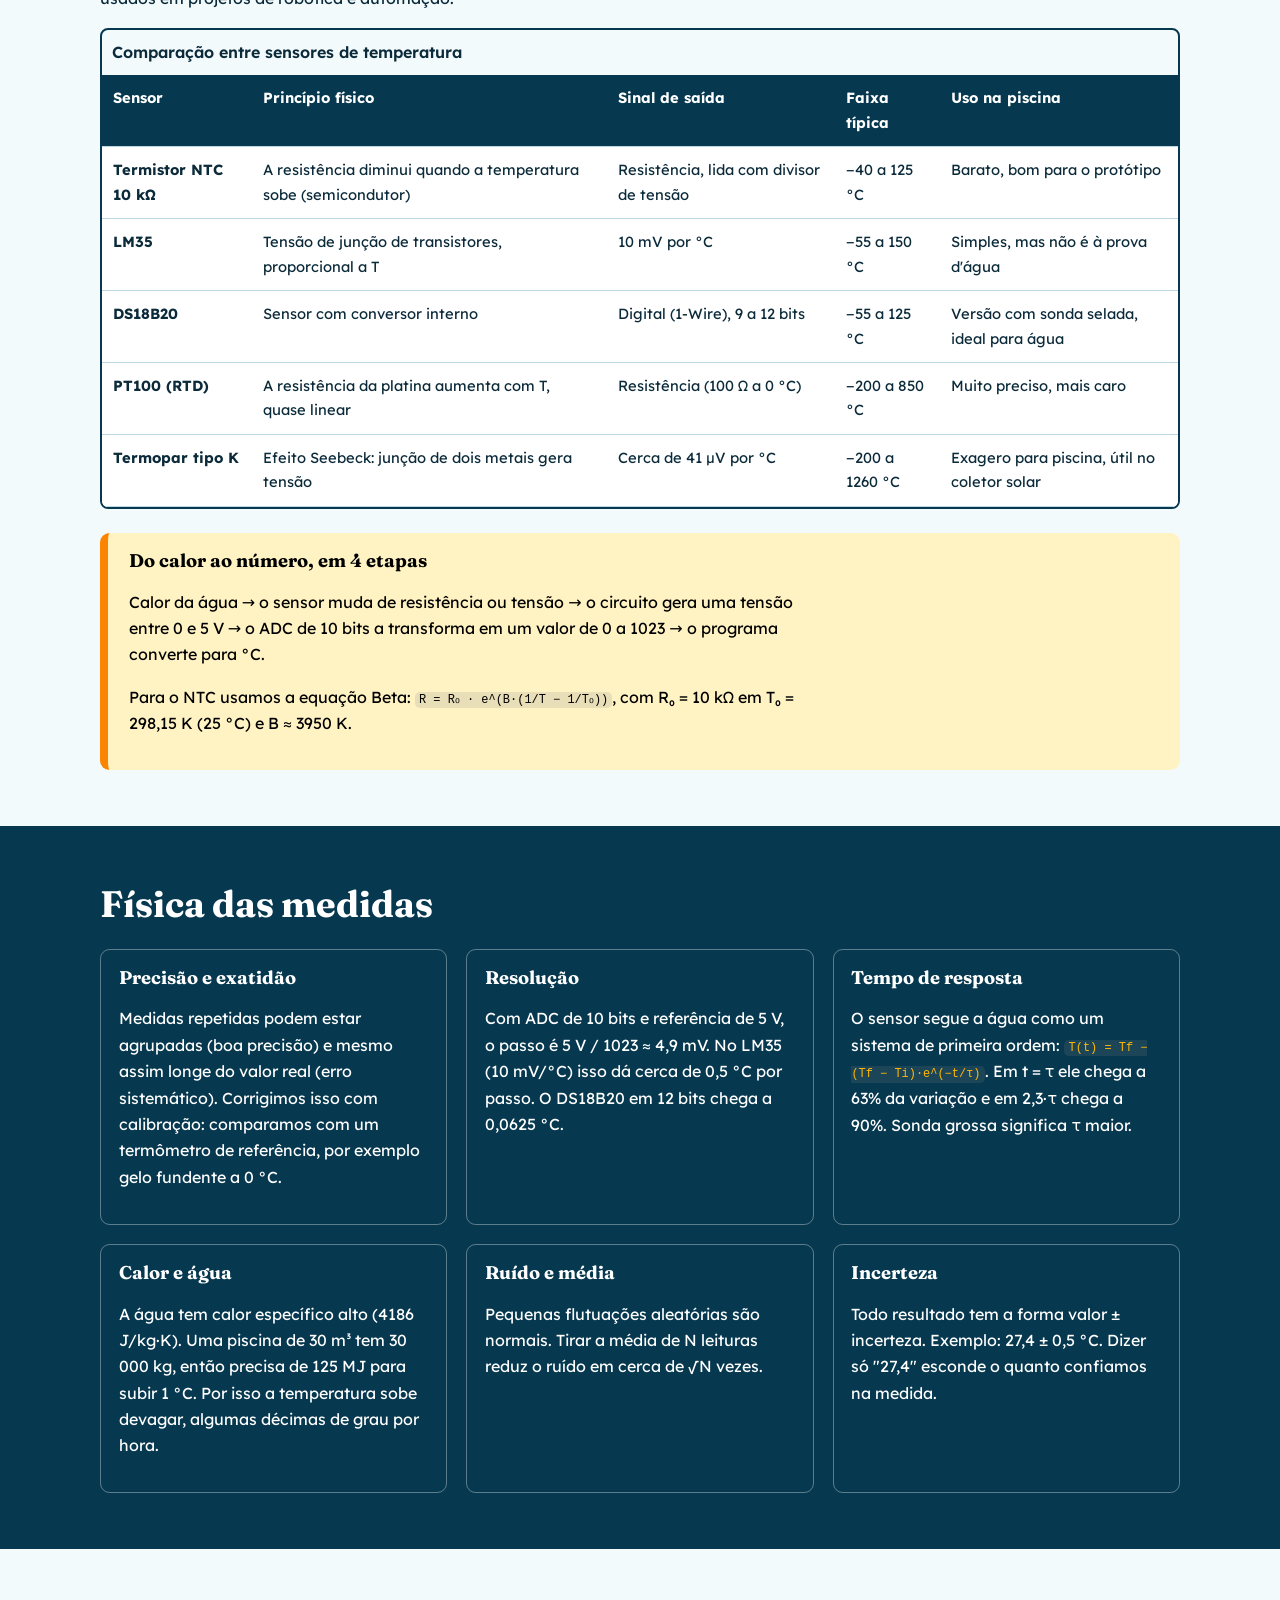
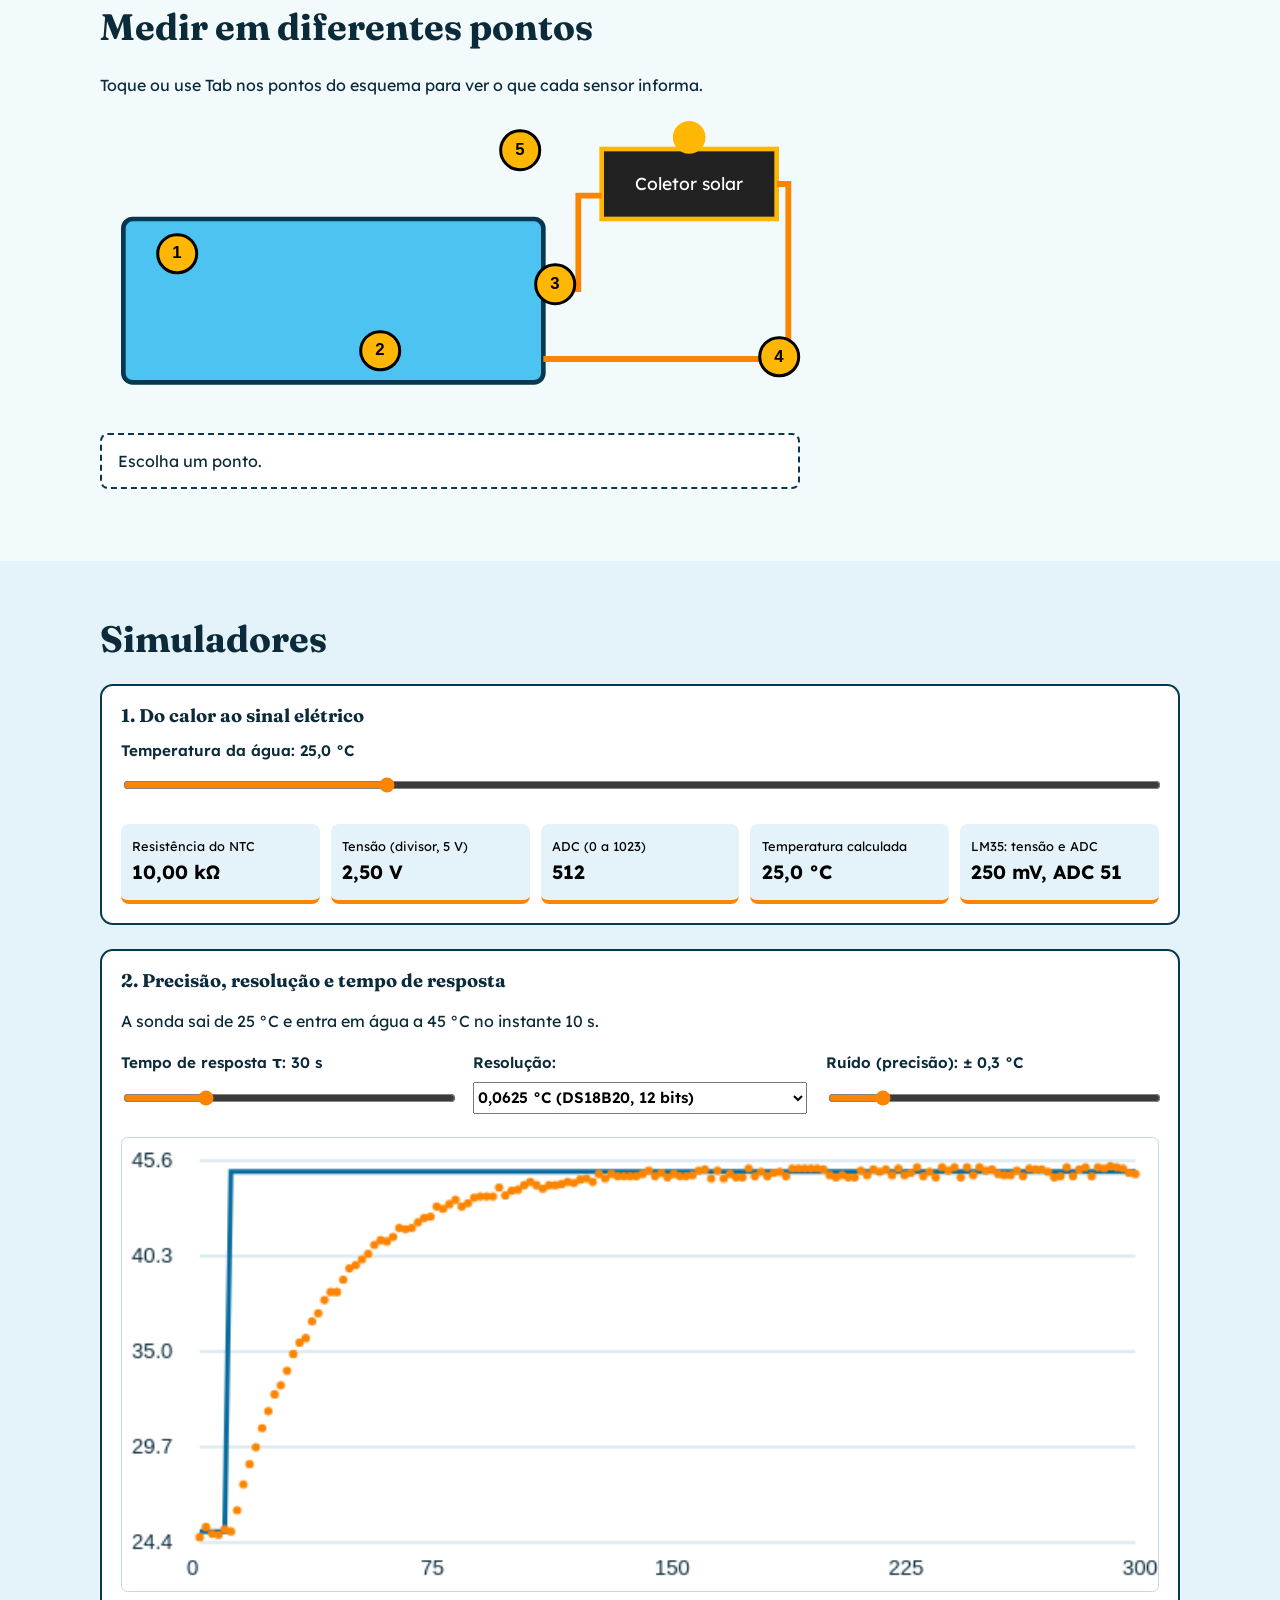
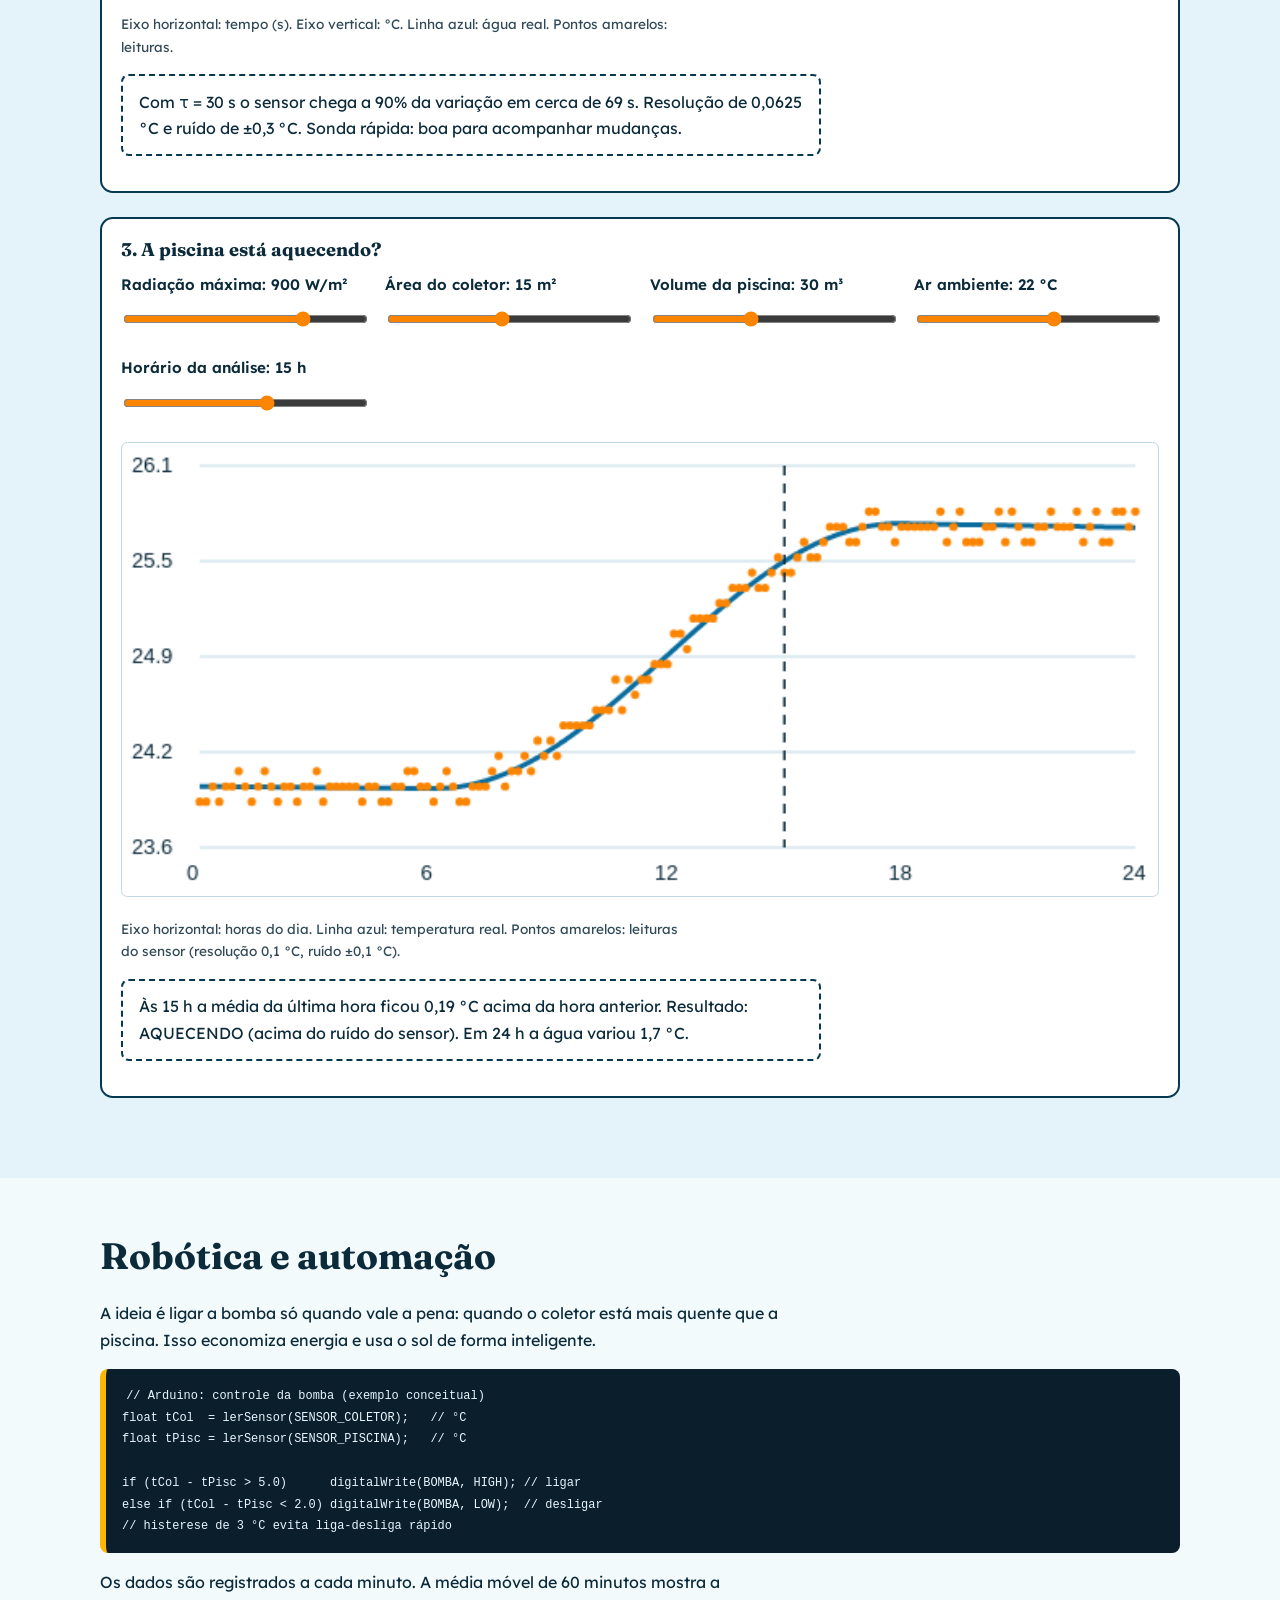
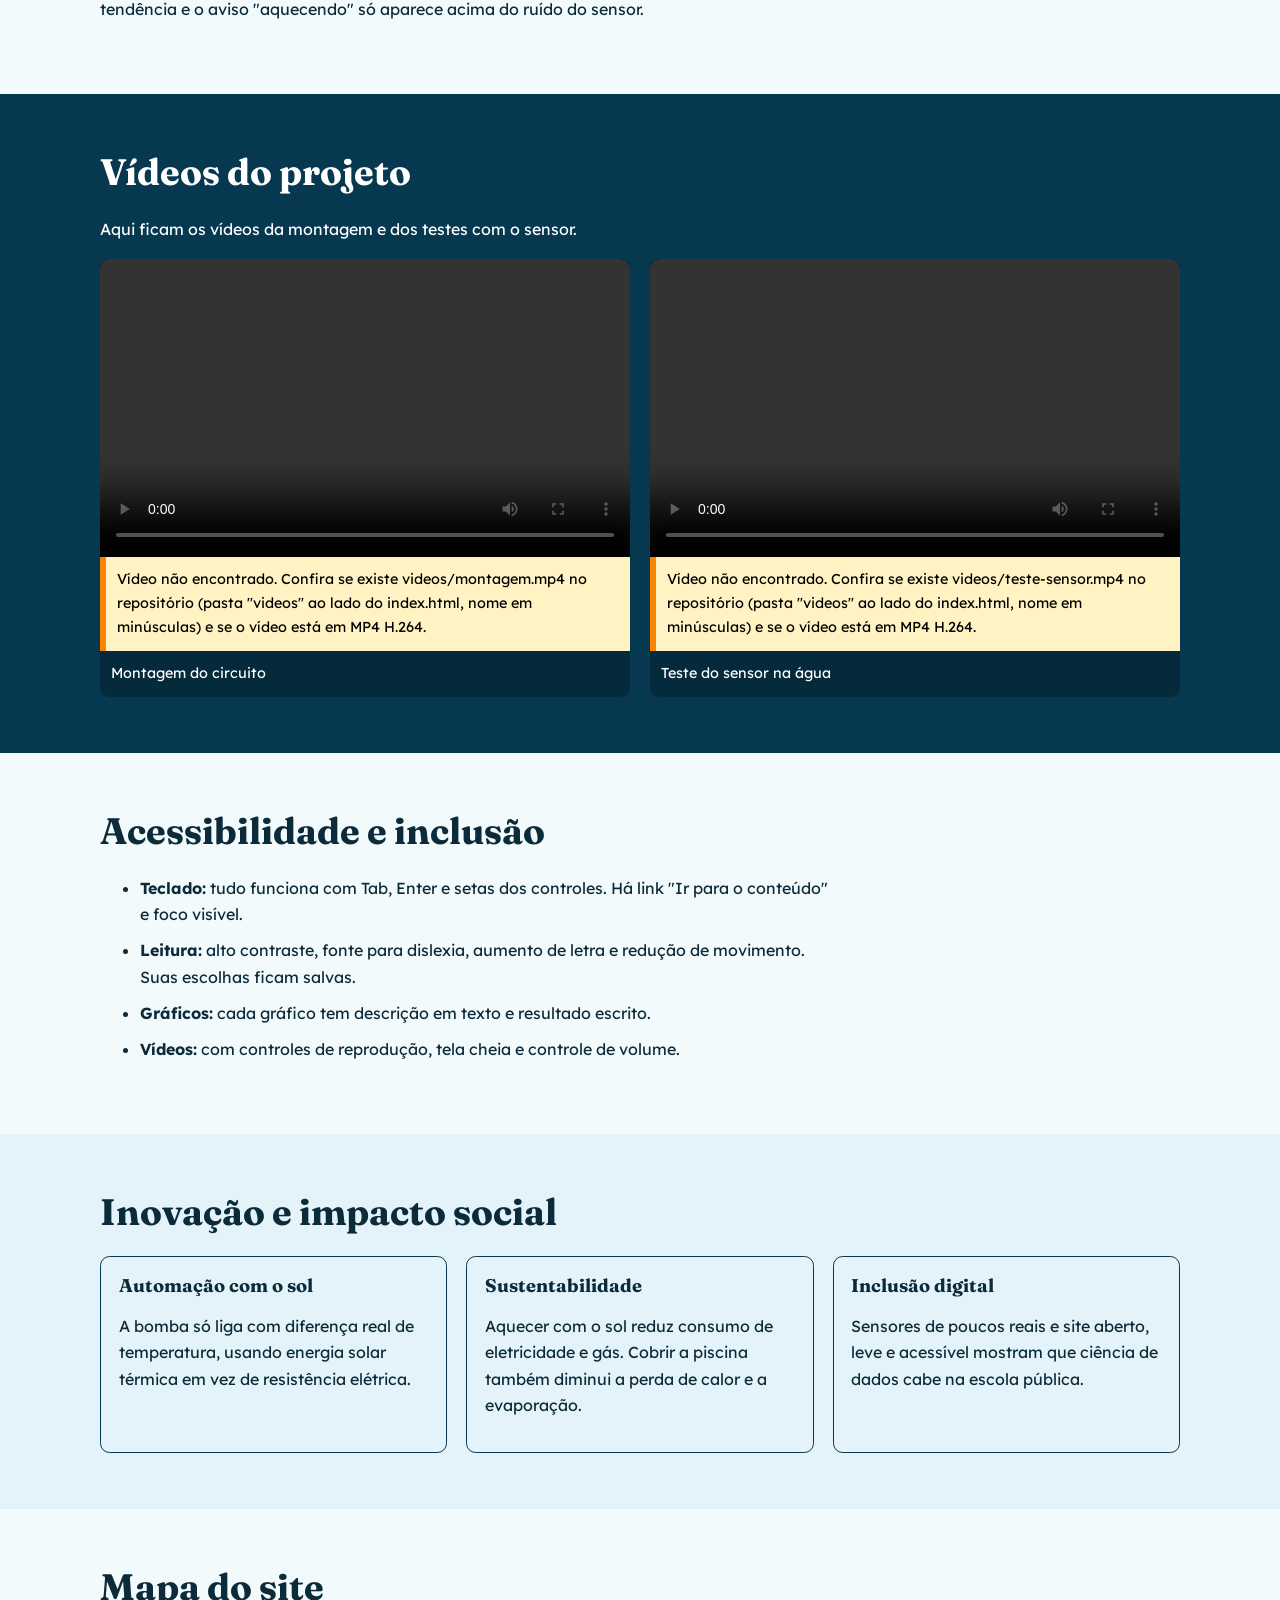
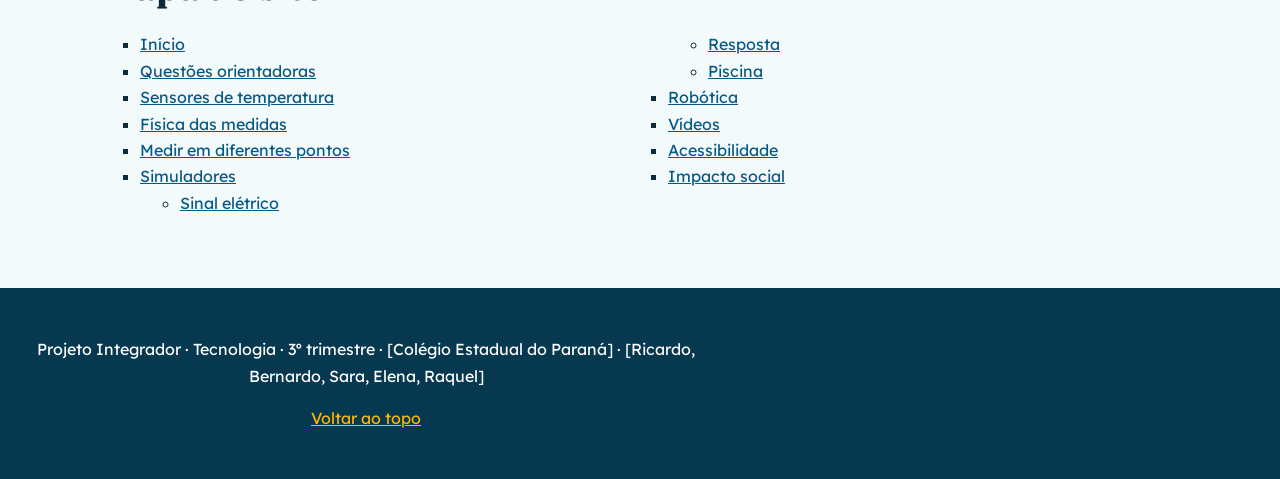
==== commit 5293bccd: "Update footer with school and team names" ====
--- a/index.html
+++ b/index.html
@@ -204,7 +204,7 @@
 </section>
 </main>
 
-<footer><p>Projeto Integrador · Tecnologia · 3º trimestre · [Nome da escola] · [Nomes da equipe]</p><p><a href="#inicio">Voltar ao topo</a></p></footer>
+<footer><p>Projeto Integrador · Tecnologia · 3º trimestre · [Colégio Estadual do Paraná] · [Ricardo, Bernardo, Sara, Elena, Raquel]</p><p><a href="#inicio">Voltar ao topo</a></p></footer>
 
 <div vw class="enabled"><div vw-access-button class="active"></div><div vw-plugin-wrapper><div class="vw-plugin-top-wrapper"></div></div></div>
 <script src="https://vlibras.gov.br/app/vlibras-plugin.js"></script>
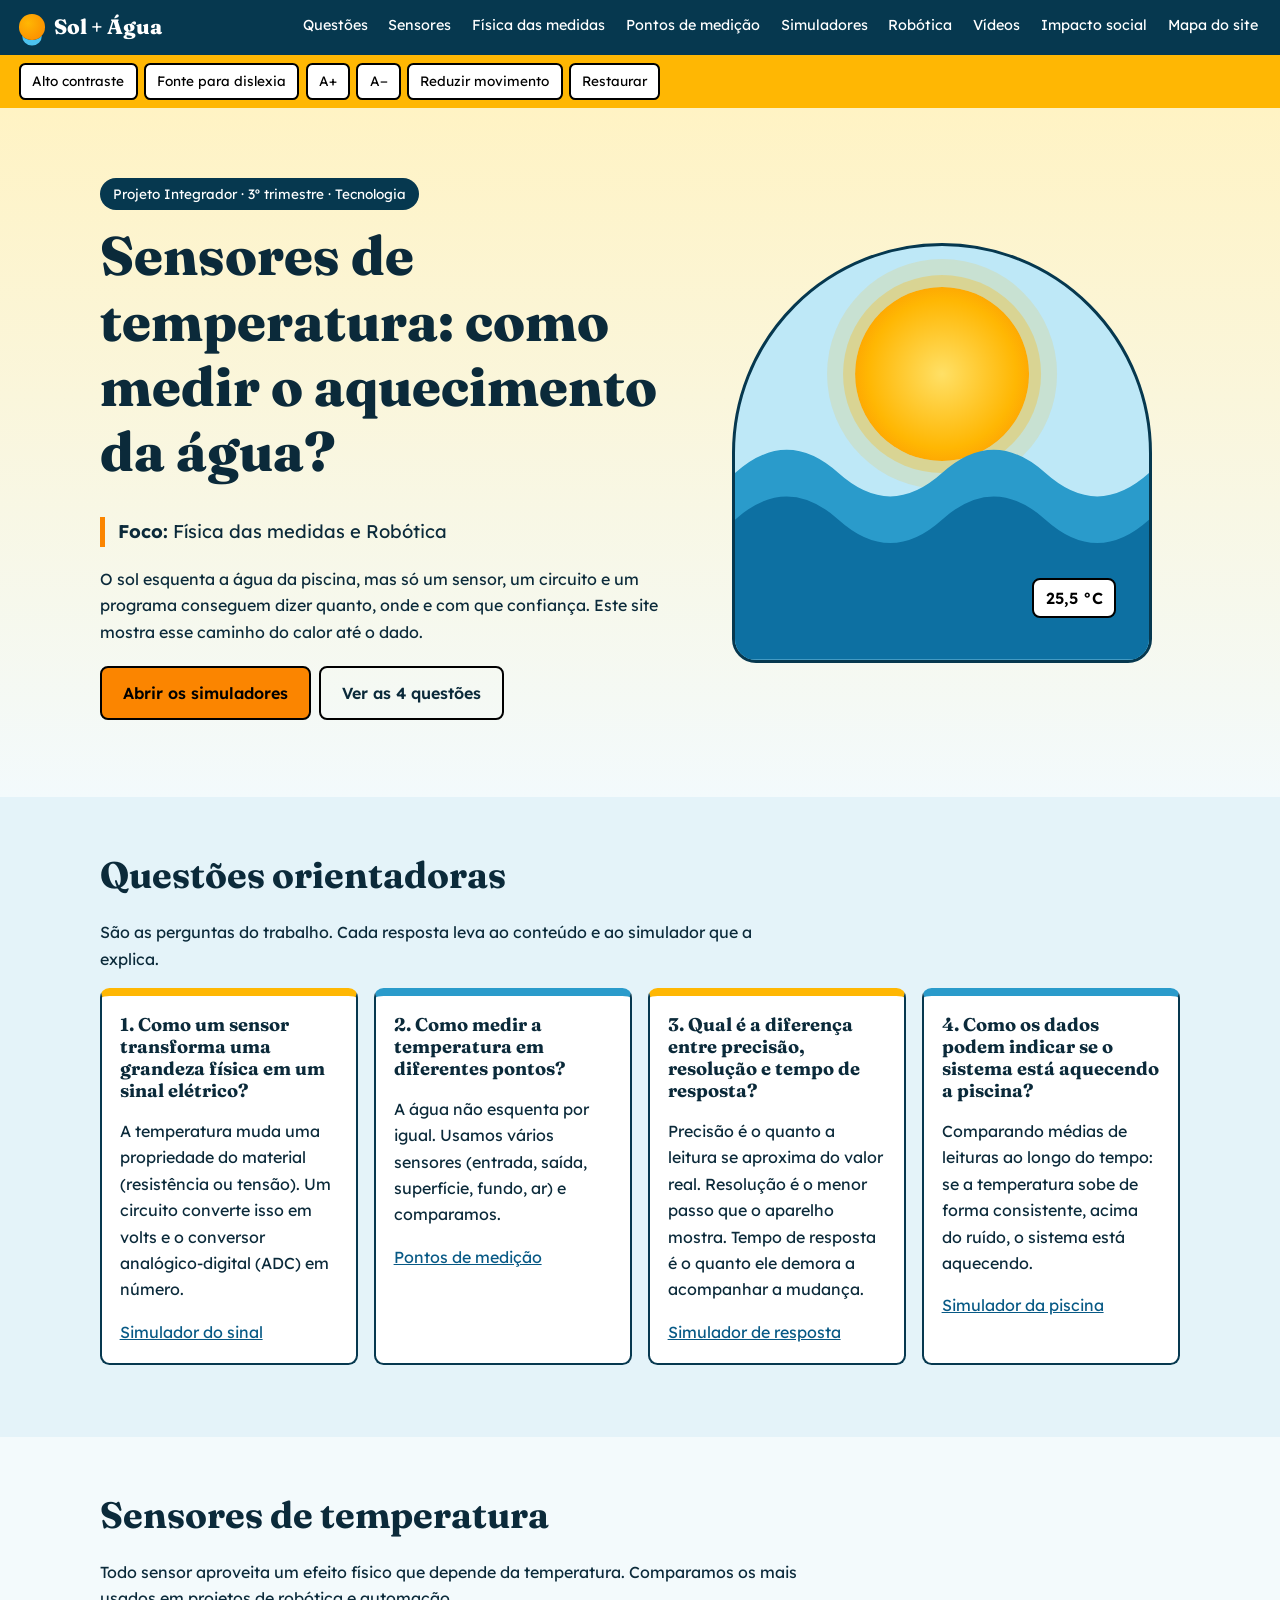
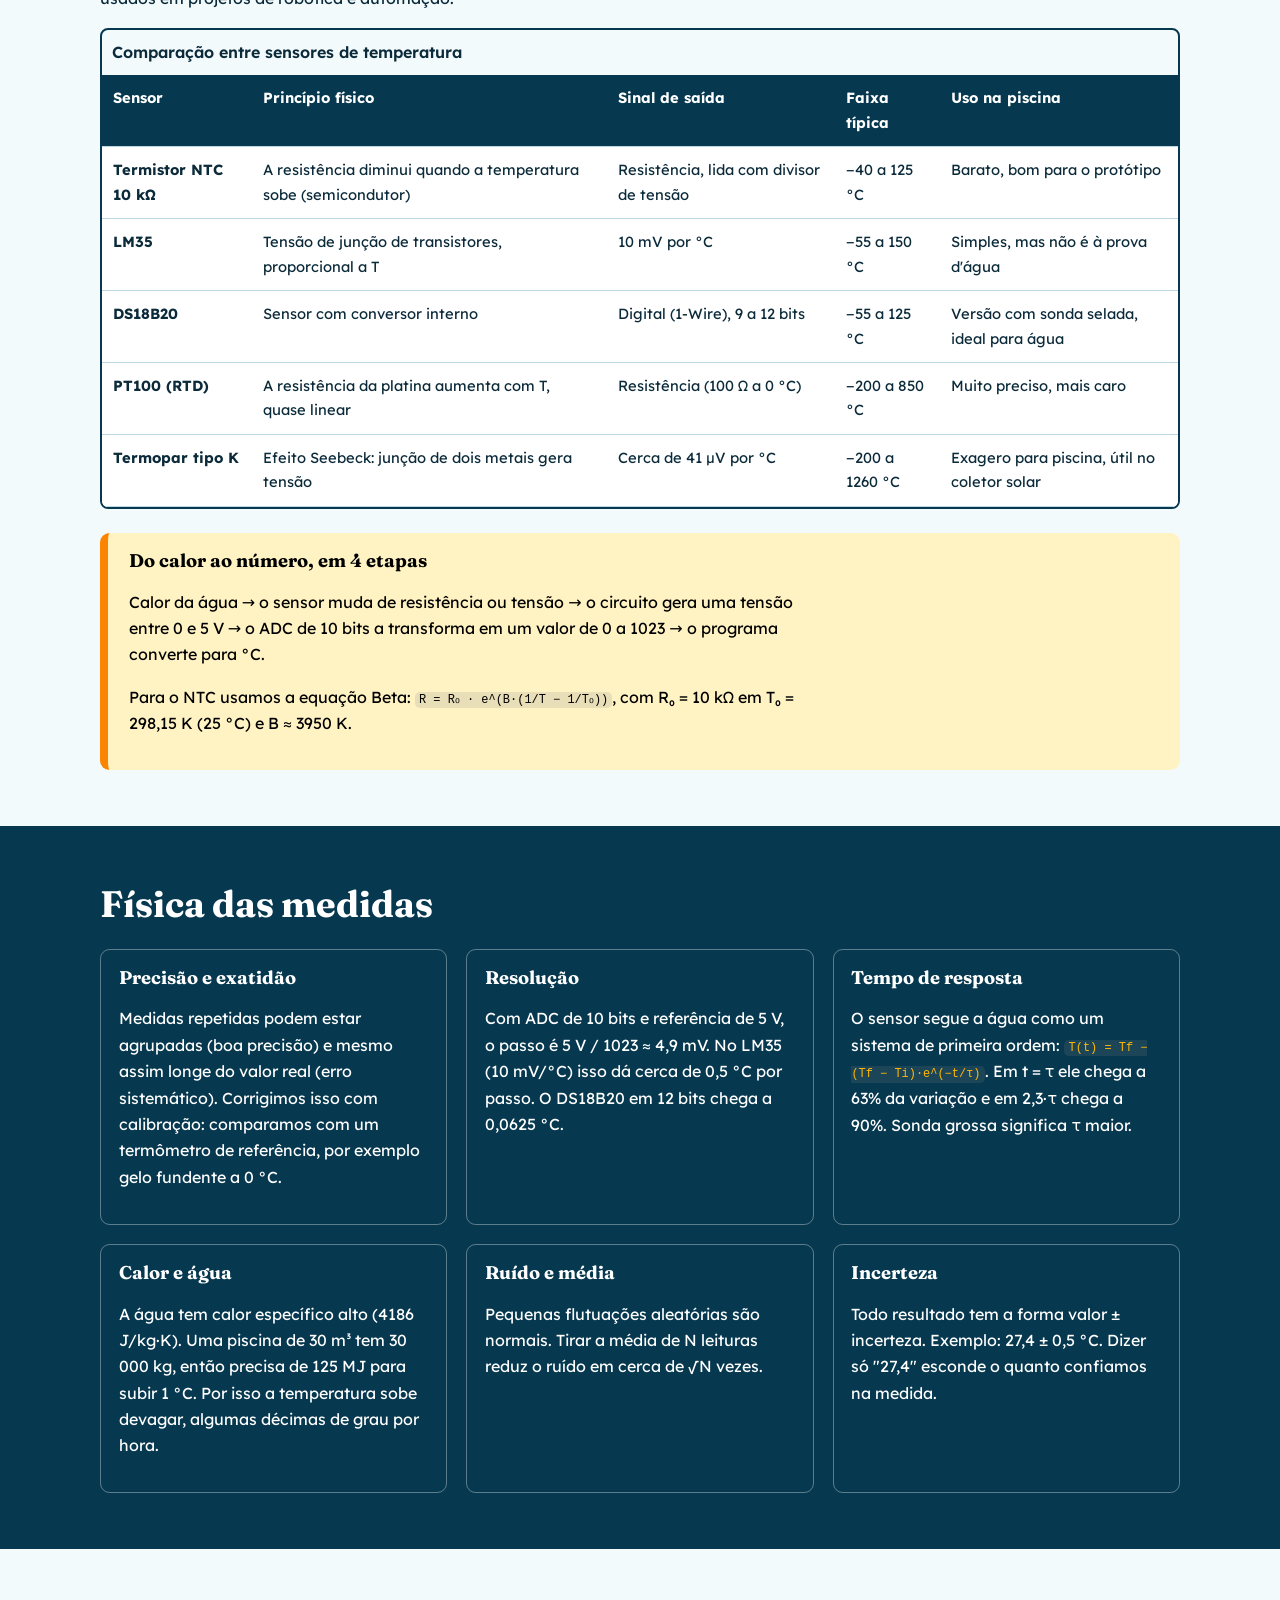
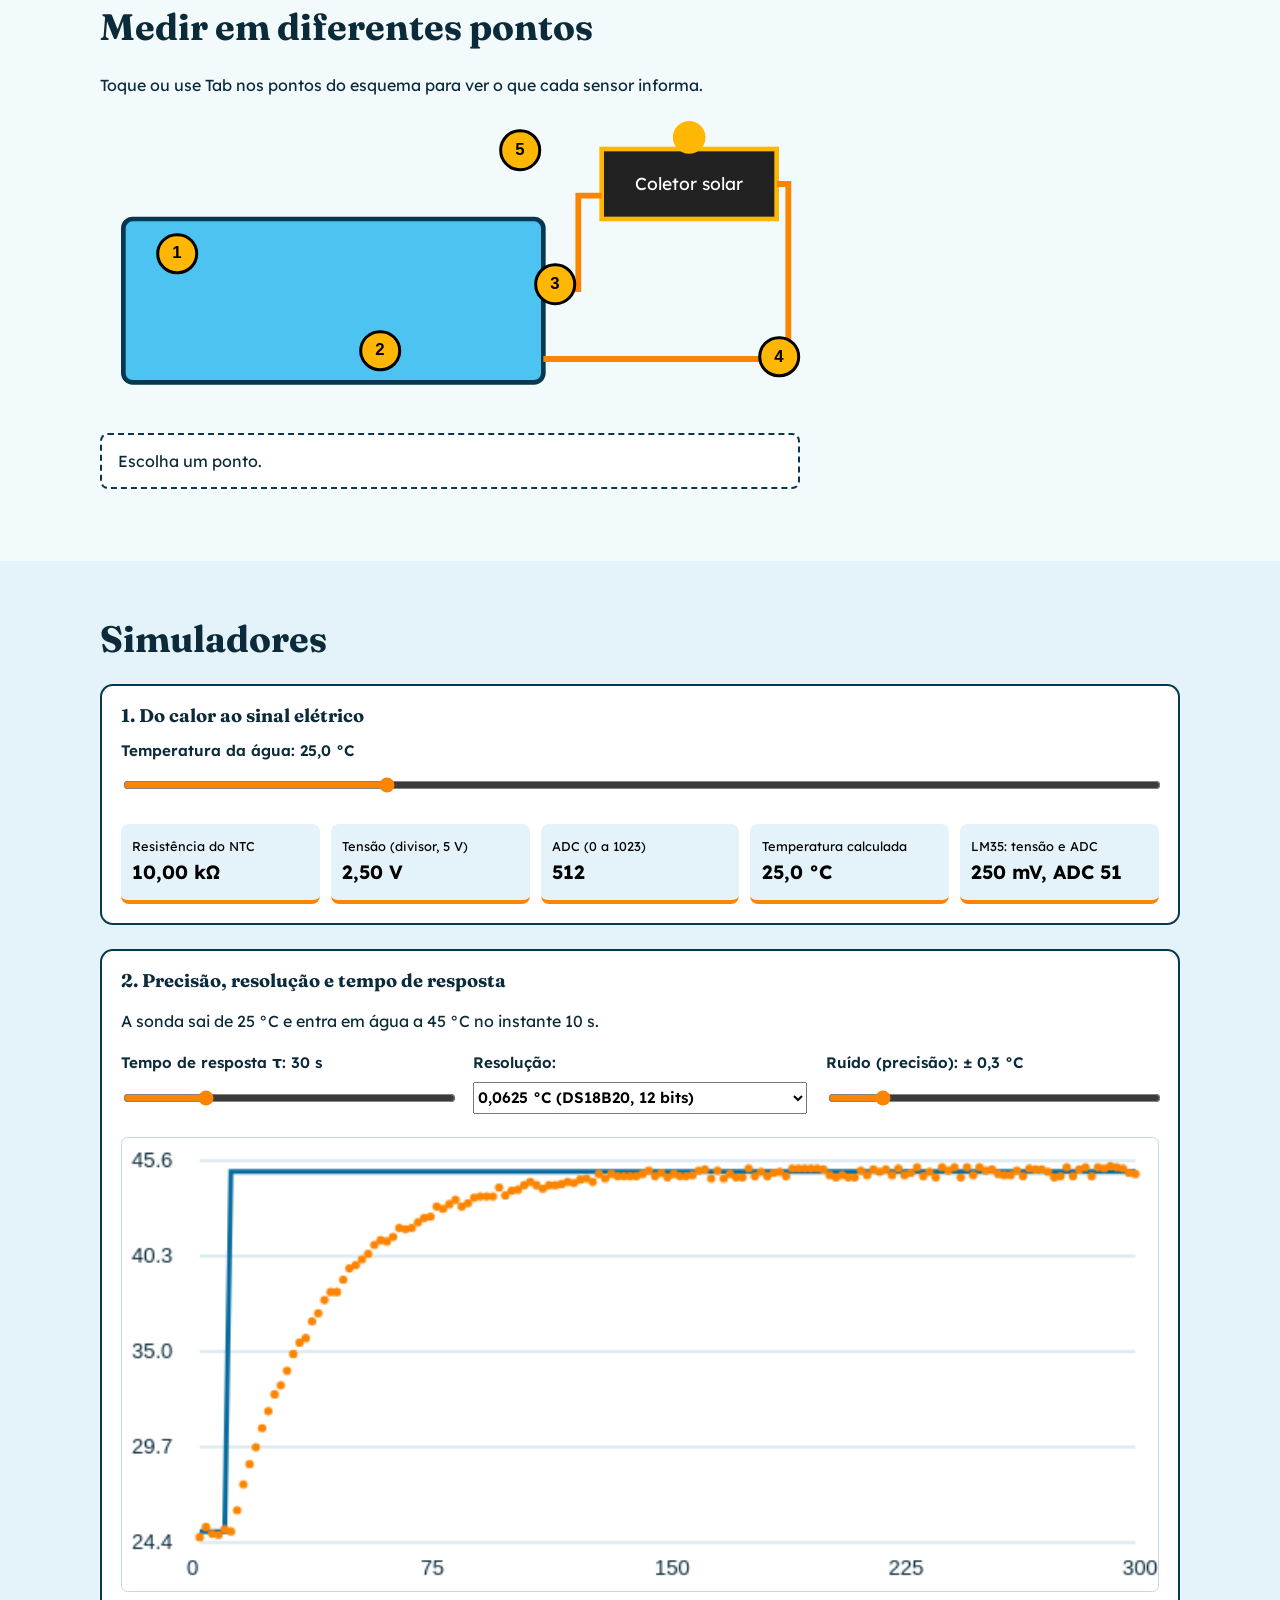
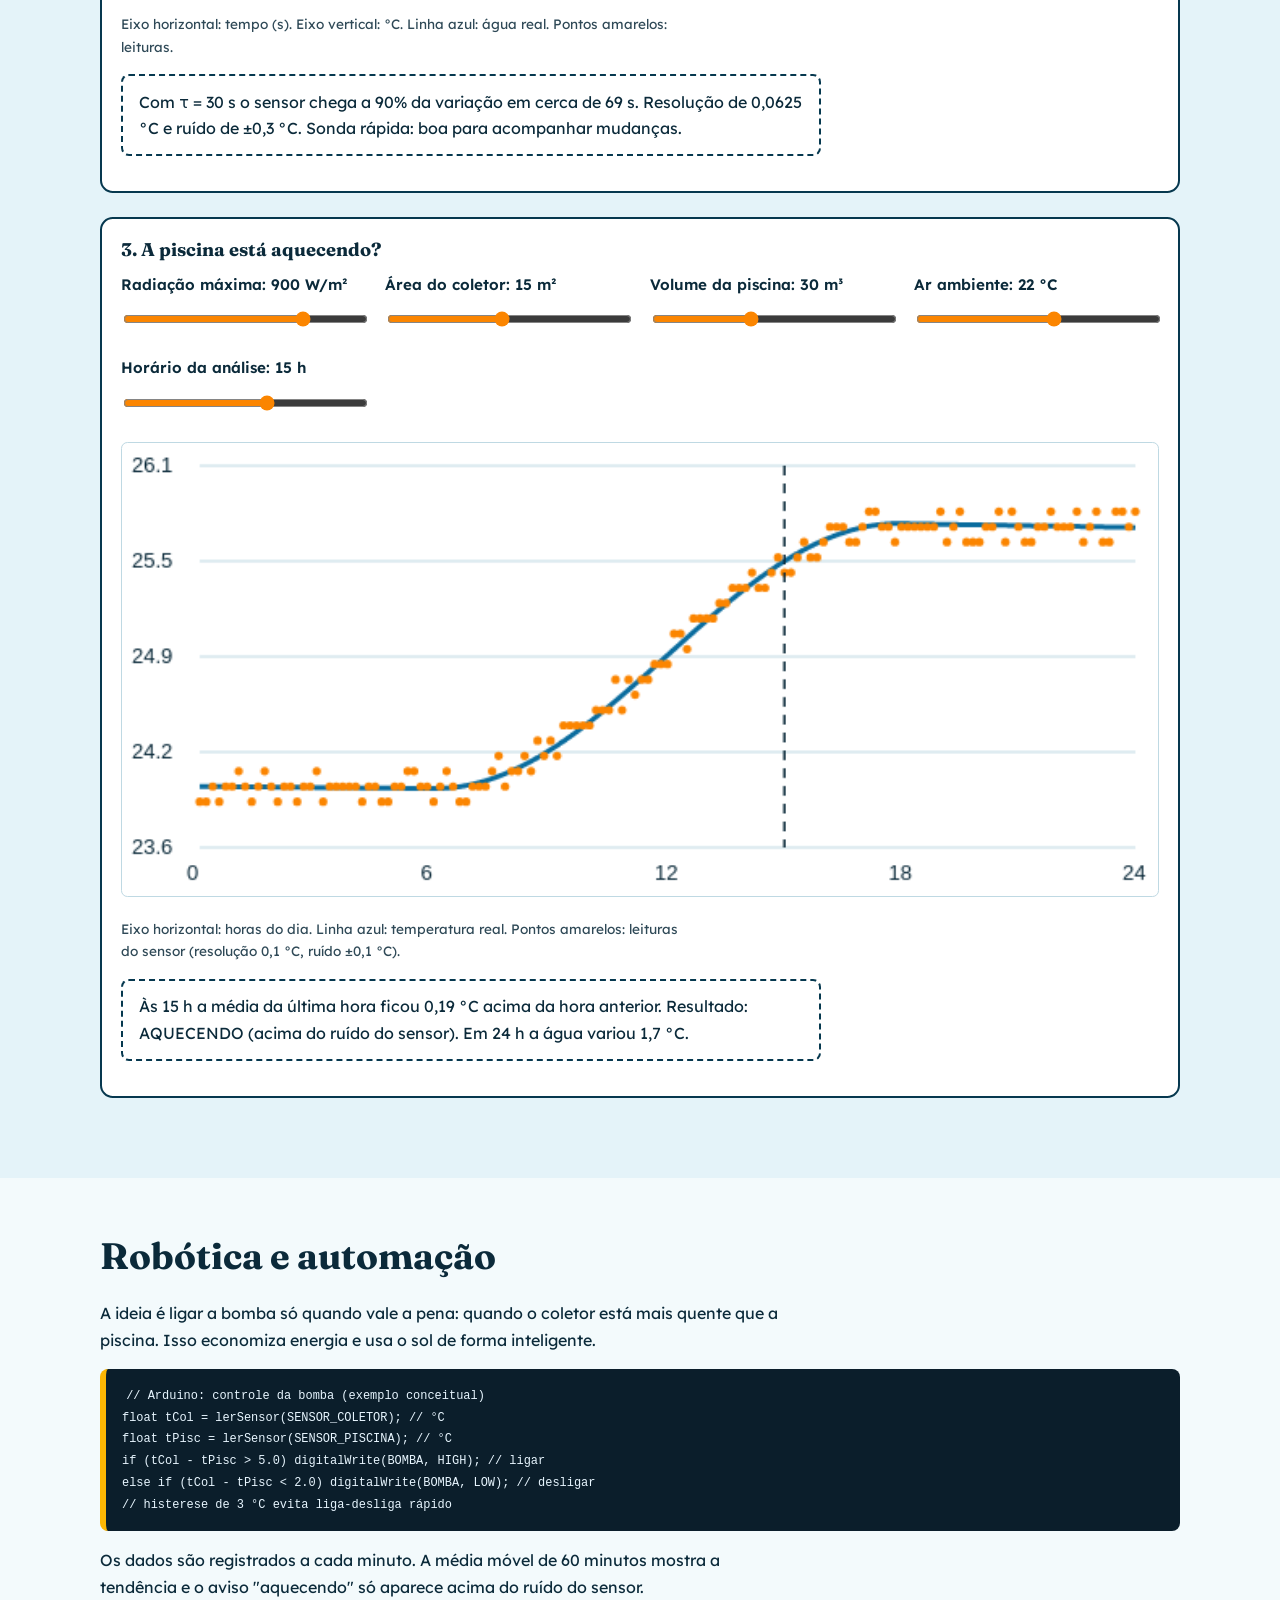
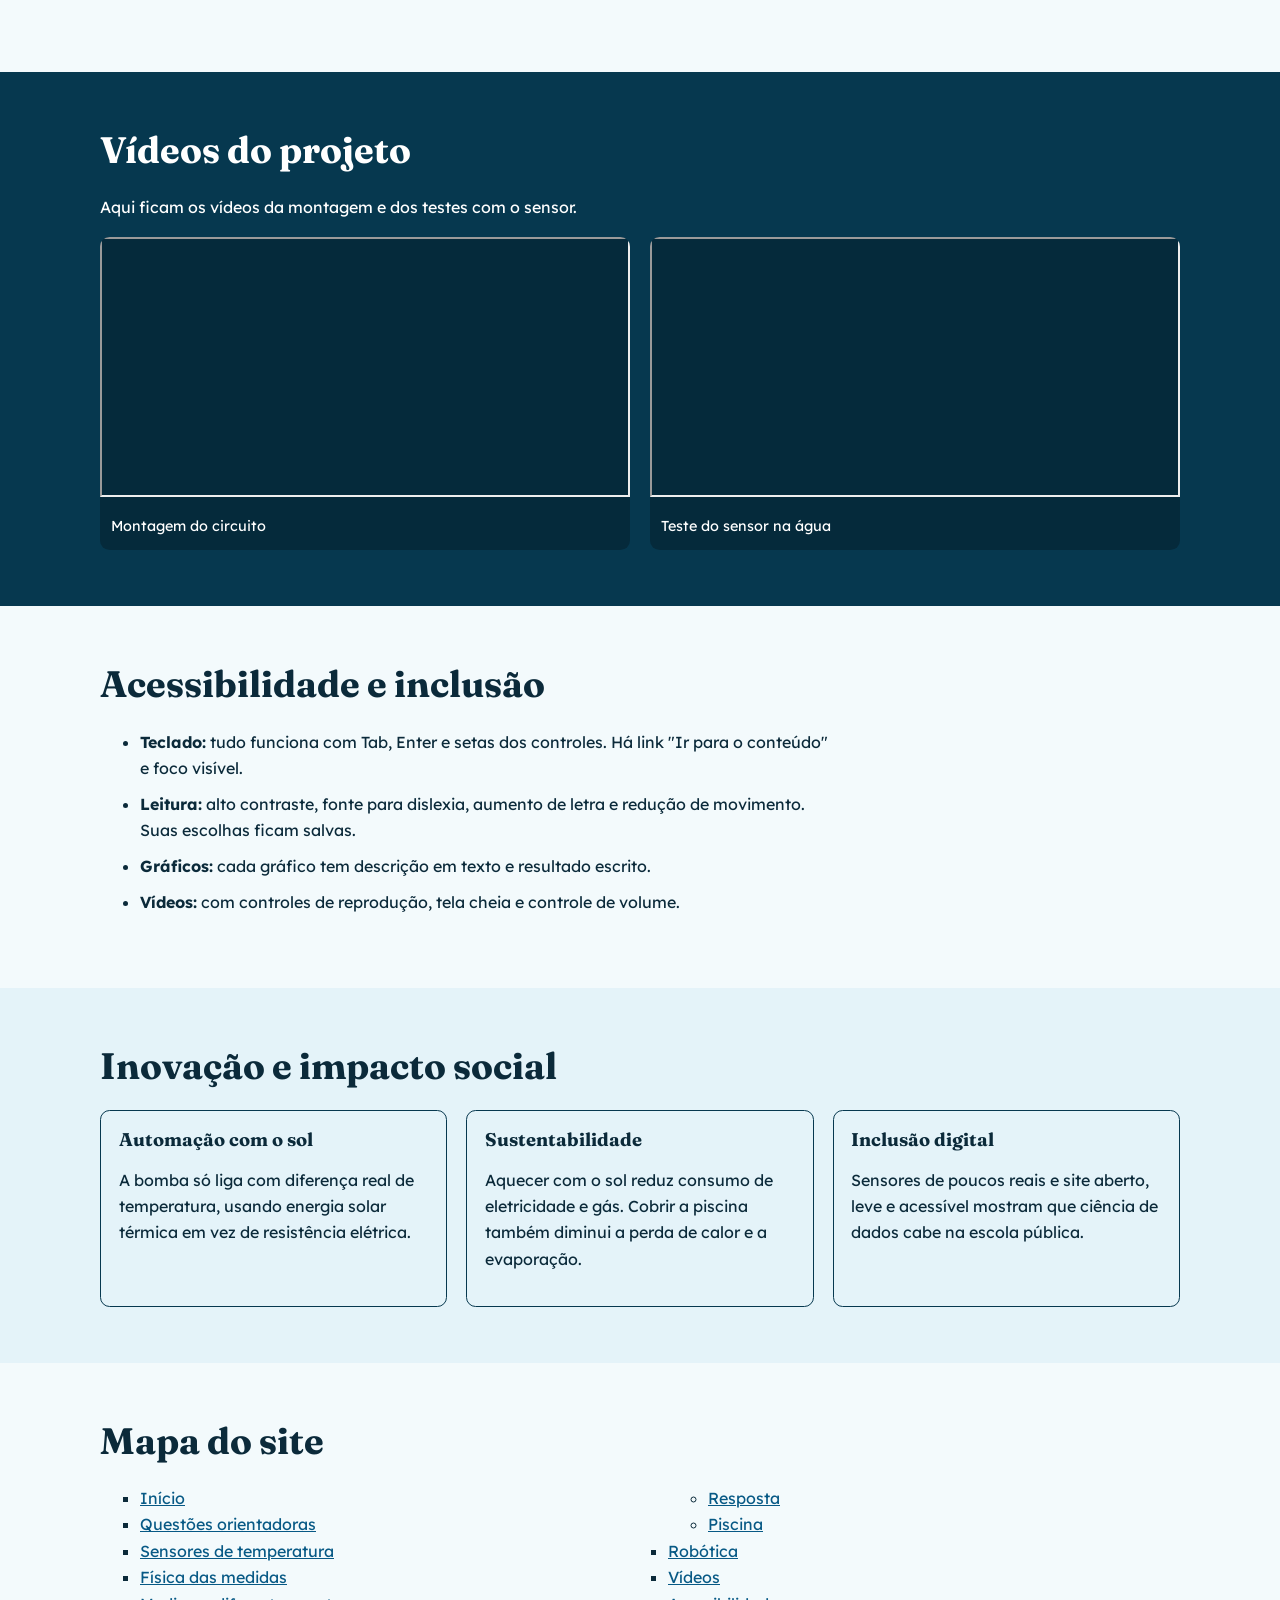
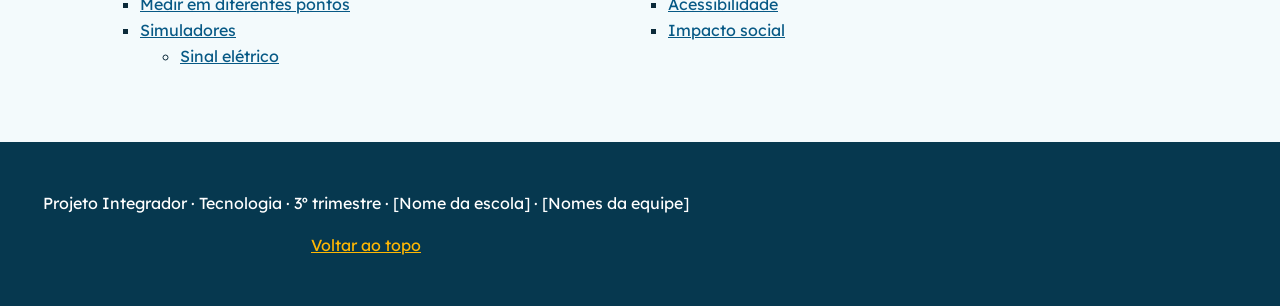
==== commit 4ade6867: "Add files via upload" ====
--- a/index.html
+++ b/index.html
@@ -11,201 +11,212 @@
 </head>
 <body>
 <a class="skip" href="#principal">Ir para o conteúdo</a>
-
 <header class="topo">
-  <a class="marca" href="#inicio" aria-label="Sol + Água, início"><span class="logo" aria-hidden="true"></span>Sol + Água</a>
-  <button id="btnMenu" class="btn-menu" aria-expanded="false" aria-controls="menu">Menu</button>
-  <nav id="menu" aria-label="Menu principal">
-    <a href="#questoes">Questões</a><a href="#sensores">Sensores</a><a href="#fisica">Física das medidas</a>
-    <a href="#pontos">Pontos de medição</a><a href="#simuladores">Simuladores</a><a href="#automacao">Robótica</a>
-    <a href="#videos">Vídeos</a><a href="#impacto">Impacto social</a><a href="#mapa">Mapa do site</a>
-  </nav>
+<a class="marca" href="#inicio" aria-label="Sol + Água, início"><span class="logo" aria-hidden="true"></span>Sol + Água</a>
+<button id="btnMenu" class="btn-menu" aria-expanded="false" aria-controls="menu">Menu</button>
+<nav id="menu" aria-label="Menu principal">
+<a href="#questoes">Questões</a><a href="#sensores">Sensores</a><a href="#fisica">Física das medidas</a>
+<a href="#pontos">Pontos de medição</a><a href="#simuladores">Simuladores</a><a href="#automacao">Robótica</a>
+<a href="#videos">Vídeos</a><a href="#impacto">Impacto social</a><a href="#mapa">Mapa do site</a>
+</nav>
 </header>
-
 <div class="barra-acess" role="region" aria-label="Ajustes de acessibilidade">
-  <button data-acao="contraste" aria-pressed="false">Alto contraste</button>
-  <button data-acao="dislexia" aria-pressed="false">Fonte para dislexia</button>
-  <button data-acao="mais">A+</button><button data-acao="menos">A−</button>
-  <button data-acao="calmo" aria-pressed="false">Reduzir movimento</button>
-  <button data-acao="zerar">Restaurar</button>
-</div>
-
+<button data-acao="contraste" aria-pressed="false">Alto contraste</button>
+<button data-acao="dislexia" aria-pressed="false">Fonte para dislexia</button>
+<button data-acao="mais">A+</button><button data-acao="menos">A−</button>
+<button data-acao="calmo" aria-pressed="false">Reduzir movimento</button>
+<button data-acao="zerar">Restaurar</button>
+</div>
 <main id="principal">
 <section id="inicio" class="hero">
-  <div class="hero-txt">
-    <p class="selo">Projeto Integrador · 3º trimestre · Tecnologia</p>
-    <h1>Sensores de temperatura: como medir o aquecimento da água?</h1>
-    <p class="foco"><strong>Foco:</strong> Física das medidas e Robótica</p>
-    <p>O sol esquenta a água da piscina, mas só um sensor, um circuito e um programa conseguem dizer quanto, onde e com que confiança. Este site mostra esse caminho do calor até o dado.</p>
-    <p><a class="btn" href="#simuladores">Abrir os simuladores</a> <a class="btn sec" href="#questoes">Ver as 4 questões</a></p>
-  </div>
-  <div class="hero-vis" aria-hidden="true">
-    <div class="sol"></div>
-    <svg viewBox="0 0 400 160" preserveAspectRatio="none"><path class="onda o1" d="M0 40 Q50 10 100 40 T200 40 T300 40 T400 40 V160 H0Z"/><path class="onda o2" d="M0 70 Q50 40 100 70 T200 70 T300 70 T400 70 V160 H0Z"/></svg>
-    <div class="termo"><span id="heroTemp">27,4</span> °C</div>
-  </div>
+<div class="hero-txt">
+<p class="selo">Projeto Integrador · 3º trimestre · Tecnologia</p>
+<h1>Sensores de temperatura: como medir o aquecimento da água?</h1>
+<p class="foco"><strong>Foco:</strong> Física das medidas e Robótica</p>
+<p>O sol esquenta a água da piscina, mas só um sensor, um circuito e um programa conseguem dizer quanto, onde e com que confiança. Este site mostra esse caminho do calor até o dado.</p>
+<p><a class="btn" href="#simuladores">Abrir os simuladores</a> <a class="btn sec" href="#questoes">Ver as 4 questões</a></p>
+</div>
+<div class="hero-vis" aria-hidden="true">
+<div class="sol"></div>
+<svg viewBox="0 0 400 160" preserveAspectRatio="none"><path class="onda o1" d="M0 40 Q50 10 100 40 T200 40 T300 40 T400 40 V160 H0Z"/><path class="onda o2" d="M0 70 Q50 40 100 70 T200 70 T300 70 T400 70 V160 H0Z"/></svg>
+<div class="termo"><span id="heroTemp">27,4</span> °C</div>
+</div>
 </section>
 
 <section id="questoes" class="destaque">
-  <h2>Questões orientadoras</h2>
-  <p>São as perguntas do trabalho. Cada resposta leva ao conteúdo e ao simulador que a explica.</p>
-  <ol class="questoes">
-    <li><h3>1. Como um sensor transforma uma grandeza física em um sinal elétrico?</h3><p>A temperatura muda uma propriedade do material (resistência ou tensão). Um circuito converte isso em volts e o conversor analógico-digital (ADC) em número.</p><a href="#sim-sinal">Simulador do sinal</a></li>
-    <li><h3>2. Como medir a temperatura em diferentes pontos?</h3><p>A água não esquenta por igual. Usamos vários sensores (entrada, saída, superfície, fundo, ar) e comparamos.</p><a href="#pontos">Pontos de medição</a></li>
-    <li><h3>3. Qual é a diferença entre precisão, resolução e tempo de resposta?</h3><p>Precisão é o quanto a leitura se aproxima do valor real. Resolução é o menor passo que o aparelho mostra. Tempo de resposta é o quanto ele demora a acompanhar a mudança.</p><a href="#sim-resp">Simulador de resposta</a></li>
-    <li><h3>4. Como os dados podem indicar se o sistema está aquecendo a piscina?</h3><p>Comparando médias de leituras ao longo do tempo: se a temperatura sobe de forma consistente, acima do ruído, o sistema está aquecendo.</p><a href="#sim-piscina">Simulador da piscina</a></li>
-  </ol>
+<h2>Questões orientadoras</h2>
+<p>São as perguntas do trabalho. Cada resposta leva ao conteúdo e ao simulador que a explica.</p>
+<ol class="questoes">
+<li><h3>1. Como um sensor transforma uma grandeza física em um sinal elétrico?</h3><p>A temperatura muda uma propriedade do material (resistência ou tensão). Um circuito converte isso em volts e o conversor analógico-digital (ADC) em número.</p><a href="#sim-sinal">Simulador do sinal</a></li>
+<li><h3>2. Como medir a temperatura em diferentes pontos?</h3><p>A água não esquenta por igual. Usamos vários sensores (entrada, saída, superfície, fundo, ar) e comparamos.</p><a href="#pontos">Pontos de medição</a></li>
+<li><h3>3. Qual é a diferença entre precisão, resolução e tempo de resposta?</h3><p>Precisão é o quanto a leitura se aproxima do valor real. Resolução é o menor passo que o aparelho mostra. Tempo de resposta é o quanto ele demora a acompanhar a mudança.</p><a href="#sim-resp">Simulador de resposta</a></li>
+<li><h3>4. Como os dados podem indicar se o sistema está aquecendo a piscina?</h3><p>Comparando médias de leituras ao longo do tempo: se a temperatura sobe de forma consistente, acima do ruído, o sistema está aquecendo.</p><a href="#sim-piscina">Simulador da piscina</a></li>
+</ol>
 </section>
 
 <section id="sensores">
-  <h2>Sensores de temperatura</h2>
-  <p>Todo sensor aproveita um efeito físico que depende da temperatura. Comparamos os mais usados em projetos de robótica e automação.</p>
-  <div class="tabela-rolagem" tabindex="0" role="region" aria-label="Tabela comparativa de sensores">
-  <table>
-    <caption>Comparação entre sensores de temperatura</caption>
-    <thead><tr><th scope="col">Sensor</th><th scope="col">Princípio físico</th><th scope="col">Sinal de saída</th><th scope="col">Faixa típica</th><th scope="col">Uso na piscina</th></tr></thead>
-    <tbody>
-      <tr><th scope="row">Termistor NTC 10 kΩ</th><td>A resistência diminui quando a temperatura sobe (semicondutor)</td><td>Resistência, lida com divisor de tensão</td><td>−40 a 125 °C</td><td>Barato, bom para o protótipo</td></tr>
-      <tr><th scope="row">LM35</th><td>Tensão de junção de transistores, proporcional a T</td><td>10 mV por °C</td><td>−55 a 150 °C</td><td>Simples, mas não é à prova d'água</td></tr>
-      <tr><th scope="row">DS18B20</th><td>Sensor com conversor interno</td><td>Digital (1-Wire), 9 a 12 bits</td><td>−55 a 125 °C</td><td>Versão com sonda selada, ideal para água</td></tr>
-      <tr><th scope="row">PT100 (RTD)</th><td>A resistência da platina aumenta com T, quase linear</td><td>Resistência (100 Ω a 0 °C)</td><td>−200 a 850 °C</td><td>Muito preciso, mais caro</td></tr>
-      <tr><th scope="row">Termopar tipo K</th><td>Efeito Seebeck: junção de dois metais gera tensão</td><td>Cerca de 41 µV por °C</td><td>−200 a 1260 °C</td><td>Exagero para piscina, útil no coletor solar</td></tr>
-    </tbody>
-  </table>
-  </div>
-  <div class="caixa">
-    <h3>Do calor ao número, em 4 etapas</h3>
-    <p>Calor da água → o sensor muda de resistência ou tensão → o circuito gera uma tensão entre 0 e 5 V → o ADC de 10 bits a transforma em um valor de 0 a 1023 → o programa converte para °C.</p>
-    <p>Para o NTC usamos a equação Beta: <code>R = R₀ · e^(B·(1/T − 1/T₀))</code>, com R₀ = 10 kΩ em T₀ = 298,15 K (25 °C) e B ≈ 3950 K.</p>
-  </div>
+<h2>Sensores de temperatura</h2>
+<p>Todo sensor aproveita um efeito físico que depende da temperatura. Comparamos os mais usados em projetos de robótica e automação.</p>
+<div class="tabela-rolagem" tabindex="0" role="region" aria-label="Tabela comparativa de sensores">
+<table>
+<caption>Comparação entre sensores de temperatura</caption>
+<thead><tr><th scope="col">Sensor</th><th scope="col">Princípio físico</th><th scope="col">Sinal de saída</th><th scope="col">Faixa típica</th><th scope="col">Uso na piscina</th></tr></thead>
+<tbody>
+<tr><th scope="row">Termistor NTC 10 kΩ</th><td>A resistência diminui quando a temperatura sobe (semicondutor)</td><td>Resistência, lida com divisor de tensão</td><td>−40 a 125 °C</td><td>Barato, bom para o protótipo</td></tr>
+<tr><th scope="row">LM35</th><td>Tensão de junção de transistores, proporcional a T</td><td>10 mV por °C</td><td>−55 a 150 °C</td><td>Simples, mas não é à prova d'água</td></tr>
+<tr><th scope="row">DS18B20</th><td>Sensor com conversor interno</td><td>Digital (1-Wire), 9 a 12 bits</td><td>−55 a 125 °C</td><td>Versão com sonda selada, ideal para água</td></tr>
+<tr><th scope="row">PT100 (RTD)</th><td>A resistência da platina aumenta com T, quase linear</td><td>Resistência (100 Ω a 0 °C)</td><td>−200 a 850 °C</td><td>Muito preciso, mais caro</td></tr>
+<tr><th scope="row">Termopar tipo K</th><td>Efeito Seebeck: junção de dois metais gera tensão</td><td>Cerca de 41 µV por °C</td><td>−200 a 1260 °C</td><td>Exagero para piscina, útil no coletor solar</td></tr>
+</tbody>
+</table>
+</div>
+<div class="caixa">
+<h3>Do calor ao número, em 4 etapas</h3>
+<p>Calor da água → o sensor muda de resistência ou tensão → o circuito gera uma tensão entre 0 e 5 V → o ADC de 10 bits a transforma em um valor de 0 a 1023 → o programa converte para °C.</p>
+<p>Para o NTC usamos a equação Beta: <code>R = R₀ · e^(B·(1/T − 1/T₀))</code>, com R₀ = 10 kΩ em T₀ = 298,15 K (25 °C) e B ≈ 3950 K.</p>
+</div>
 </section>
 
 <section id="fisica" class="agua">
-  <h2>Física das medidas</h2>
-  <div class="grade3">
-    <article><h3>Precisão e exatidão</h3><p>Medidas repetidas podem estar agrupadas (boa precisão) e mesmo assim longe do valor real (erro sistemático). Corrigimos isso com calibração: comparamos com um termômetro de referência, por exemplo gelo fundente a 0 °C.</p></article>
-    <article><h3>Resolução</h3><p>Com ADC de 10 bits e referência de 5 V, o passo é 5 V / 1023 ≈ 4,9 mV. No LM35 (10 mV/°C) isso dá cerca de 0,5 °C por passo. O DS18B20 em 12 bits chega a 0,0625 °C.</p></article>
-    <article><h3>Tempo de resposta</h3><p>O sensor segue a água como um sistema de primeira ordem: <code>T(t) = Tf − (Tf − Ti)·e^(−t/τ)</code>. Em t = τ ele chega a 63% da variação e em 2,3·τ chega a 90%. Sonda grossa significa τ maior.</p></article>
-    <article><h3>Calor e água</h3><p>A água tem calor específico alto (4186 J/kg·K). Uma piscina de 30 m³ tem 30 000 kg, então precisa de 125 MJ para subir 1 °C. Por isso a temperatura sobe devagar, algumas décimas de grau por hora.</p></article>
-    <article><h3>Ruído e média</h3><p>Pequenas flutuações aleatórias são normais. Tirar a média de N leituras reduz o ruído em cerca de √N vezes.</p></article>
-    <article><h3>Incerteza</h3><p>Todo resultado tem a forma valor ± incerteza. Exemplo: 27,4 ± 0,5 °C. Dizer só "27,4" esconde o quanto confiamos na medida.</p></article>
-  </div>
+<h2>Física das medidas</h2>
+<div class="grade3">
+<article><h3>Precisão e exatidão</h3><p>Medidas repetidas podem estar agrupadas (boa precisão) e mesmo assim longe do valor real (erro sistemático). Corrigimos isso com calibração: comparamos com um termômetro de referência, por exemplo gelo fundente a 0 °C.</p></article>
+<article><h3>Resolução</h3><p>Com ADC de 10 bits e referência de 5 V, o passo é 5 V / 1023 ≈ 4,9 mV. No LM35 (10 mV/°C) isso dá cerca de 0,5 °C por passo. O DS18B20 em 12 bits chega a 0,0625 °C.</p></article>
+<article><h3>Tempo de resposta</h3><p>O sensor segue a água como um sistema de primeira ordem: <code>T(t) = Tf − (Tf − Ti)·e^(−t/τ)</code>. Em t = τ ele chega a 63% da variação e em 2,3·τ chega a 90%. Sonda grossa significa τ maior.</p></article>
+<article><h3>Calor e água</h3><p>A água tem calor específico alto (4186 J/kg·K). Uma piscina de 30 m³ tem 30 000 kg, então precisa de 125 MJ para subir 1 °C. Por isso a temperatura sobe devagar, algumas décimas de grau por hora.</p></article>
+<article><h3>Ruído e média</h3><p>Pequenas flutuações aleatórias são normais. Tirar a média de N leituras reduz o ruído em cerca de √N vezes.</p></article>
+<article><h3>Incerteza</h3><p>Todo resultado tem a forma valor ± incerteza. Exemplo: 27,4 ± 0,5 °C. Dizer só "27,4" esconde o quanto confiamos na medida.</p></article>
+</div>
 </section>
 
 <section id="pontos">
-  <h2>Medir em diferentes pontos</h2>
-  <p>Toque ou use Tab nos pontos do esquema para ver o que cada sensor informa.</p>
-  <div class="esquema">
-    <svg viewBox="0 0 600 260" role="img" aria-label="Esquema da piscina com coletor solar e cinco sensores">
-      <rect x="20" y="90" width="360" height="140" rx="8" class="piscina"/>
-      <rect x="430" y="30" width="150" height="60" class="coletor"/><text x="505" y="65" text-anchor="middle" class="txt">Coletor solar</text>
-      <path d="M380 150 H410 V70 H430 M580 60 H590 V210 H380" class="cano"/>
-      <circle cx="505" cy="20" r="14" class="sol-svg"/>
-    </svg>
-    <button class="ponto" style="left:11%;top:46%" data-i="0" aria-label="Sensor 1, superfície">1</button>
-    <button class="ponto" style="left:40%;top:78%" data-i="1" aria-label="Sensor 2, fundo">2</button>
-    <button class="ponto" style="left:65%;top:56%" data-i="2" aria-label="Sensor 3, entrada do coletor">3</button>
-    <button class="ponto" style="left:97%;top:80%" data-i="3" aria-label="Sensor 4, saída do coletor">4</button>
-    <button class="ponto" style="left:60%;top:12%" data-i="4" aria-label="Sensor 5, no coletor">5</button>
-  </div>
-  <p id="infoPonto" class="info" role="status" aria-live="polite">Escolha um ponto.</p>
+<h2>Medir em diferentes pontos</h2>
+<p>Toque ou use Tab nos pontos do esquema para ver o que cada sensor informa.</p>
+<div class="esquema">
+<svg viewBox="0 0 600 260" role="img" aria-label="Esquema da piscina com coletor solar e cinco sensores">
+<rect x="20" y="90" width="360" height="140" rx="8" class="piscina"/>
+<rect x="430" y="30" width="150" height="60" class="coletor"/><text x="505" y="65" text-anchor="middle" class="txt">Coletor solar</text>
+<path d="M380 150 H410 V70 H430 M580 60 H590 V210 H380" class="cano"/>
+<circle cx="505" cy="20" r="14" class="sol-svg"/>
+</svg>
+<button class="ponto" style="left:11%;top:46%" data-i="0" aria-label="Sensor 1, superfície">1</button>
+<button class="ponto" style="left:40%;top:78%" data-i="1" aria-label="Sensor 2, fundo">2</button>
+<button class="ponto" style="left:65%;top:56%" data-i="2" aria-label="Sensor 3, entrada do coletor">3</button>
+<button class="ponto" style="left:97%;top:80%" data-i="3" aria-label="Sensor 4, saída do coletor">4</button>
+<button class="ponto" style="left:60%;top:12%" data-i="4" aria-label="Sensor 5, no coletor">5</button>
+</div>
+<p id="infoPonto" class="info" role="status" aria-live="polite">Escolha um ponto.</p>
 </section>
 
 <section id="simuladores" class="destaque">
-  <h2>Simuladores</h2>
-
-  <article id="sim-sinal" class="sim">
-    <h3>1. Do calor ao sinal elétrico</h3>
-    <label>Temperatura da água: <output id="oT">25</output> °C
-      <input id="inT" type="range" min="0" max="100" step="0.5" value="25"></label>
-    <dl class="leituras">
-      <div><dt>Resistência do NTC</dt><dd id="rR"></dd></div>
-      <div><dt>Tensão (divisor, 5 V)</dt><dd id="rV"></dd></div>
-      <div><dt>ADC (0 a 1023)</dt><dd id="rA"></dd></div>
-      <div><dt>Temperatura calculada</dt><dd id="rC"></dd></div>
-      <div><dt>LM35: tensão e ADC</dt><dd id="rL"></dd></div>
-    </dl>
-  </article>
-
-  <article id="sim-resp" class="sim">
-    <h3>2. Precisão, resolução e tempo de resposta</h3>
-    <p>A sonda sai de 25 °C e entra em água a 45 °C no instante 10 s.</p>
-    <div class="controles">
-      <label>Tempo de resposta τ: <output id="oTau">30</output> s <input id="inTau" type="range" min="2" max="120" value="30"></label>
-      <label>Resolução: <select id="inRes"><option value="1">1 °C</option><option value="0.5">0,5 °C (LM35 no Arduino)</option><option value="0.0625" selected>0,0625 °C (DS18B20, 12 bits)</option></select></label>
-      <label>Ruído (precisão): ± <output id="oRu">0.3</output> °C <input id="inRu" type="range" min="0" max="2" step="0.1" value="0.3"></label>
-    </div>
-    <canvas id="cResp" width="640" height="280" role="img" aria-label="Gráfico da leitura do sensor ao longo do tempo"></canvas>
-    <p class="legenda">Eixo horizontal: tempo (s). Eixo vertical: °C. Linha azul: água real. Pontos amarelos: leituras.</p>
-    <p id="txtResp" class="info" role="status" aria-live="polite"></p>
-  </article>
-
-  <article id="sim-piscina" class="sim">
-    <h3>3. A piscina está aquecendo?</h3>
-    <div class="controles">
-      <label>Radiação máxima: <output id="oG">900</output> W/m² <input id="inG" type="range" min="300" max="1100" step="50" value="900"></label>
-      <label>Área do coletor: <output id="oA">15</output> m² <input id="inA" type="range" min="2" max="30" value="15"></label>
-      <label>Volume da piscina: <output id="oV">30</output> m³ <input id="inV" type="range" min="10" max="60" value="30"></label>
-      <label>Ar ambiente: <output id="oTa">22</output> °C <input id="inTa" type="range" min="5" max="35" value="22"></label>
-      <label>Horário da análise: <output id="oH">15</output> h <input id="inH" type="range" min="2" max="24" value="15"></label>
-    </div>
-    <canvas id="cPisc" width="640" height="280" role="img" aria-label="Gráfico da temperatura da piscina em 24 horas"></canvas>
-    <p class="legenda">Eixo horizontal: horas do dia. Linha azul: temperatura real. Pontos amarelos: leituras do sensor (resolução 0,1 °C, ruído ±0,1 °C).</p>
-    <p id="txtPisc" class="info" role="status" aria-live="polite"></p>
-  </article>
+<h2>Simuladores</h2>
+<article id="sim-sinal" class="sim">
+<h3>1. Do calor ao sinal elétrico</h3>
+<label>Temperatura da água: <output id="oT">25</output> °C
+<input id="inT" type="range" min="0" max="100" step="0.5" value="25"></label>
+<dl class="leituras">
+<div><dt>Resistência do NTC</dt><dd id="rR"></dd></div>
+<div><dt>Tensão (divisor, 5 V)</dt><dd id="rV"></dd></div>
+<div><dt>ADC (0 a 1023)</dt><dd id="rA"></dd></div>
+<div><dt>Temperatura calculada</dt><dd id="rC"></dd></div>
+<div><dt>LM35: tensão e ADC</dt><dd id="rL"></dd></div>
+</dl>
+</article>
+
+<article id="sim-resp" class="sim">
+<h3>2. Precisão, resolução e tempo de resposta</h3>
+<p>A sonda sai de 25 °C e entra em água a 45 °C no instante 10 s.</p>
+<div class="controles">
+<label>Tempo de resposta τ: <output id="oTau">30</output> s <input id="inTau" type="range" min="2" max="120" value="30"></label>
+<label>Resolução: <select id="inRes"><option value="1">1 °C</option><option value="0.5">0,5 °C (LM35 no Arduino)</option><option value="0.0625" selected>0,0625 °C (DS18B20, 12 bits)</option></select></label>
+<label>Ruído (precisão): ± <output id="oRu">0.3</output> °C <input id="inRu" type="range" min="0" max="2" step="0.1" value="0.3"></label>
+</div>
+<canvas id="cResp" width="640" height="280" role="img" aria-label="Gráfico da leitura do sensor ao longo do tempo"></canvas>
+<p class="legenda">Eixo horizontal: tempo (s). Eixo vertical: °C. Linha azul: água real. Pontos amarelos: leituras.</p>
+<p id="txtResp" class="info" role="status" aria-live="polite"></p>
+</article>
+
+<article id="sim-piscina" class="sim">
+<h3>3. A piscina está aquecendo?</h3>
+<div class="controles">
+<label>Radiação máxima: <output id="oG">900</output> W/m² <input id="inG" type="range" min="300" max="1100" step="50" value="900"></label>
+<label>Área do coletor: <output id="oA">15</output> m² <input id="inA" type="range" min="2" max="30" value="15"></label>
+<label>Volume da piscina: <output id="oV">30</output> m³ <input id="inV" type="range" min="10" max="60" value="30"></label>
+<label>Ar ambiente: <output id="oTa">22</output> °C <input id="inTa" type="range" min="5" max="35" value="22"></label>
+<label>Horário da análise: <output id="oH">15</output> h <input id="inH" type="range" min="2" max="24" value="15"></label>
+</div>
+<canvas id="cPisc" width="640" height="280" role="img" aria-label="Gráfico da temperatura da piscina em 24 horas"></canvas>
+<p class="legenda">Eixo horizontal: horas do dia. Linha azul: temperatura real. Pontos amarelos: leituras do sensor (resolução 0,1 °C, ruído ±0,1 °C).</p>
+<p id="txtPisc" class="info" role="status" aria-live="polite"></p>
+</article>
 </section>
 
 <section id="automacao">
-  <h2>Robótica e automação</h2>
-  <p>A ideia é ligar a bomba só quando vale a pena: quando o coletor está mais quente que a piscina. Isso economiza energia e usa o sol de forma inteligente.</p>
-  <pre tabindex="0"><code>// Arduino: controle da bomba (exemplo conceitual)
-float tCol  = lerSensor(SENSOR_COLETOR);   // °C
-float tPisc = lerSensor(SENSOR_PISCINA);   // °C
-
-if (tCol - tPisc &gt; 5.0)      digitalWrite(BOMBA, HIGH); // ligar
-else if (tCol - tPisc &lt; 2.0) digitalWrite(BOMBA, LOW);  // desligar
+<h2>Robótica e automação</h2>
+<p>A ideia é ligar a bomba só quando vale a pena: quando o coletor está mais quente que a piscina. Isso economiza energia e usa o sol de forma inteligente.</p>
+<pre tabindex="0"><code>// Arduino: controle da bomba (exemplo conceitual)
+float tCol = lerSensor(SENSOR_COLETOR); // °C
+float tPisc = lerSensor(SENSOR_PISCINA); // °C
+if (tCol - tPisc &gt; 5.0) digitalWrite(BOMBA, HIGH); // ligar
+else if (tCol - tPisc &lt; 2.0) digitalWrite(BOMBA, LOW); // desligar
 // histerese de 3 °C evita liga-desliga rápido</code></pre>
-  <p>Os dados são registrados a cada minuto. A média móvel de 60 minutos mostra a tendência e o aviso "aquecendo" só aparece acima do ruído do sensor.</p>
+<p>Os dados são registrados a cada minuto. A média móvel de 60 minutos mostra a tendência e o aviso "aquecendo" só aparece acima do ruído do sensor.</p>
 </section>
 
 <section id="videos" class="agua">
-  <h2>Vídeos do projeto</h2>
-  <p>Aqui ficam os vídeos da montagem e dos testes com o sensor.</p>
-  <div id="listaVideos" class="grade3"></div>
+<h2>Vídeos do projeto</h2>
+<p>Aqui ficam os vídeos da montagem e dos testes com o sensor.</p>
+
+<!-- Vídeos hospedados no Google Drive -->
+<div class="grade3">
+  <figure class="vid">
+    <iframe src="https://drive.google.com/file/d/1T0YdO5-Rf9By5EIGJvN10Q1as_zZNHZc/preview"
+            width="100%" height="260" allow="autoplay" allowfullscreen loading="lazy"
+            title="Montagem do circuito"></iframe>
+    <figcaption>Montagem do circuito</figcaption>
+  </figure>
+  <figure class="vid">
+    <iframe src="https://drive.google.com/file/d/1omv3t6VqhR7RlIL5jFdZzRT_dXFU5LTQ/preview"
+            width="100%" height="260" allow="autoplay" allowfullscreen loading="lazy"
+            title="Teste do sensor na água"></iframe>
+    <figcaption>Teste do sensor na água</figcaption>
+  </figure>
+</div>
+
+<!-- Lista de vídeos locais (pasta "videos"): o script.js preenche esta div se a lista VIDEOS tiver itens. -->
+<div id="listaVideos" class="grade3"></div>
 </section>
 
 <section id="acessibilidade">
-  <h2>Acessibilidade e inclusão</h2>
-  <ul class="lista">
-    <li><strong>Teclado:</strong> tudo funciona com Tab, Enter e setas dos controles. Há link "Ir para o conteúdo" e foco visível.</li>
-    <li><strong>Leitura:</strong> alto contraste, fonte para dislexia, aumento de letra e redução de movimento. Suas escolhas ficam salvas.</li>
-    <li><strong>Gráficos:</strong> cada gráfico tem descrição em texto e resultado escrito.</li>
-    <li><strong>Vídeos:</strong> com controles de reprodução, tela cheia e controle de volume.</li>
-  </ul>
+<h2>Acessibilidade e inclusão</h2>
+<ul class="lista">
+<li><strong>Teclado:</strong> tudo funciona com Tab, Enter e setas dos controles. Há link "Ir para o conteúdo" e foco visível.</li>
+<li><strong>Leitura:</strong> alto contraste, fonte para dislexia, aumento de letra e redução de movimento. Suas escolhas ficam salvas.</li>
+<li><strong>Gráficos:</strong> cada gráfico tem descrição em texto e resultado escrito.</li>
+<li><strong>Vídeos:</strong> com controles de reprodução, tela cheia e controle de volume.</li>
+</ul>
 </section>
 
 <section id="impacto" class="destaque">
-  <h2>Inovação e impacto social</h2>
-  <div class="grade3">
-    <article><h3>Automação com o sol</h3><p>A bomba só liga com diferença real de temperatura, usando energia solar térmica em vez de resistência elétrica.</p></article>
-    <article><h3>Sustentabilidade</h3><p>Aquecer com o sol reduz consumo de eletricidade e gás. Cobrir a piscina também diminui a perda de calor e a evaporação.</p></article>
-    <article><h3>Inclusão digital</h3><p>Sensores de poucos reais e site aberto, leve e acessível mostram que ciência de dados cabe na escola pública.</p></article>
-  </div>
+<h2>Inovação e impacto social</h2>
+<div class="grade3">
+<article><h3>Automação com o sol</h3><p>A bomba só liga com diferença real de temperatura, usando energia solar térmica em vez de resistência elétrica.</p></article>
+<article><h3>Sustentabilidade</h3><p>Aquecer com o sol reduz consumo de eletricidade e gás. Cobrir a piscina também diminui a perda de calor e a evaporação.</p></article>
+<article><h3>Inclusão digital</h3><p>Sensores de poucos reais e site aberto, leve e acessível mostram que ciência de dados cabe na escola pública.</p></article>
+</div>
 </section>
 
 <section id="mapa">
-  <h2>Mapa do site</h2>
-  <ul class="mapa">
-    <li><a href="#inicio">Início</a></li><li><a href="#questoes">Questões orientadoras</a></li><li><a href="#sensores">Sensores de temperatura</a></li>
-    <li><a href="#fisica">Física das medidas</a></li><li><a href="#pontos">Medir em diferentes pontos</a></li>
-    <li><a href="#simuladores">Simuladores</a><ul><li><a href="#sim-sinal">Sinal elétrico</a></li><li><a href="#sim-resp">Resposta</a></li><li><a href="#sim-piscina">Piscina</a></li></ul></li>
-    <li><a href="#automacao">Robótica</a></li><li><a href="#videos">Vídeos</a></li><li><a href="#acessibilidade">Acessibilidade</a></li><li><a href="#impacto">Impacto social</a></li>
-  </ul>
+<h2>Mapa do site</h2>
+<ul class="mapa">
+<li><a href="#inicio">Início</a></li><li><a href="#questoes">Questões orientadoras</a></li><li><a href="#sensores">Sensores de temperatura</a></li>
+<li><a href="#fisica">Física das medidas</a></li><li><a href="#pontos">Medir em diferentes pontos</a></li>
+<li><a href="#simuladores">Simuladores</a><ul><li><a href="#sim-sinal">Sinal elétrico</a></li><li><a href="#sim-resp">Resposta</a></li><li><a href="#sim-piscina">Piscina</a></li></ul></li>
+<li><a href="#automacao">Robótica</a></li><li><a href="#videos">Vídeos</a></li><li><a href="#acessibilidade">Acessibilidade</a></li><li><a href="#impacto">Impacto social</a></li>
+</ul>
 </section>
 </main>
-
-<footer><p>Projeto Integrador · Tecnologia · 3º trimestre · [Colégio Estadual do Paraná] · [Ricardo, Bernardo, Sara, Elena, Raquel]</p><p><a href="#inicio">Voltar ao topo</a></p></footer>
-
+<footer><p>Projeto Integrador · Tecnologia · 3º trimestre · [Nome da escola] · [Nomes da equipe]</p><p><a href="#inicio">Voltar ao topo</a></p></footer>
 <div vw class="enabled"><div vw-access-button class="active"></div><div vw-plugin-wrapper><div class="vw-plugin-top-wrapper"></div></div></div>
 <script src="https://vlibras.gov.br/app/vlibras-plugin.js"></script>
 <script>try{new window.VLibras.Widget('https://vlibras.gov.br/app')}catch(e){}</script>
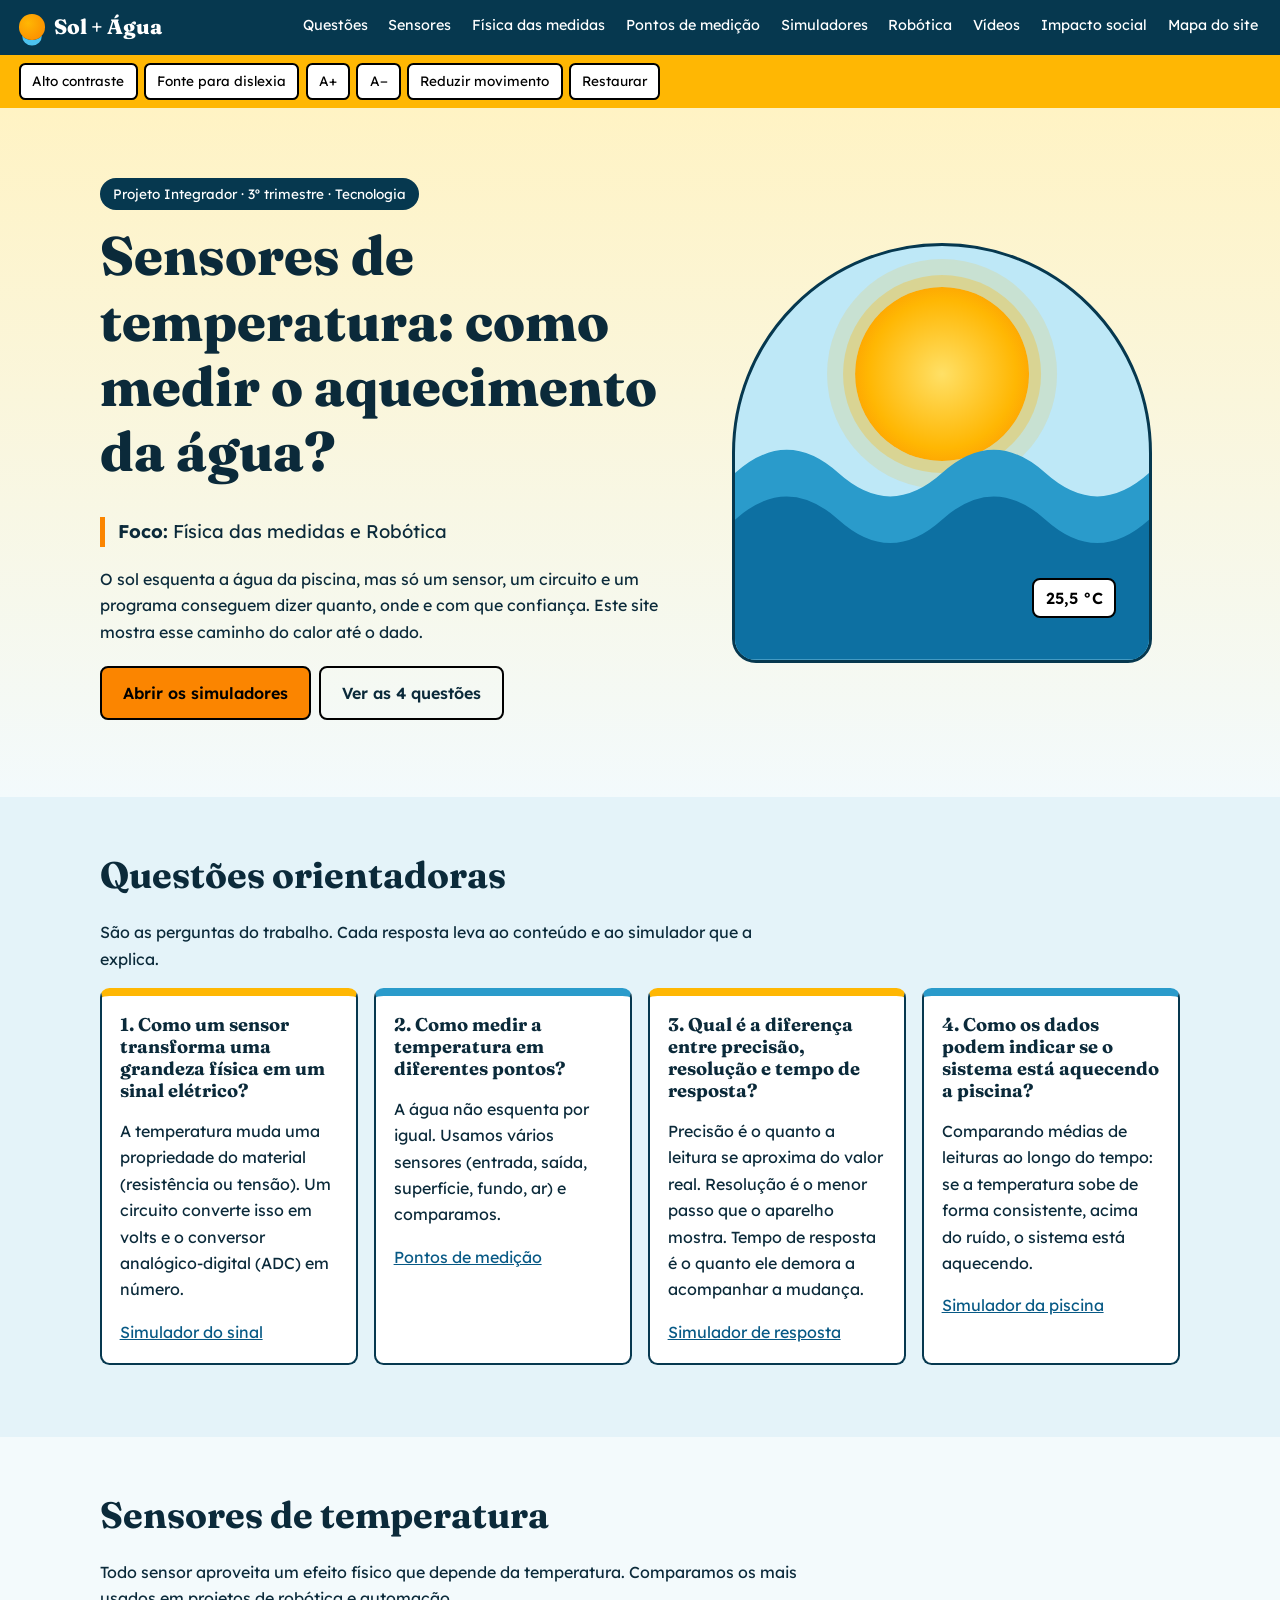
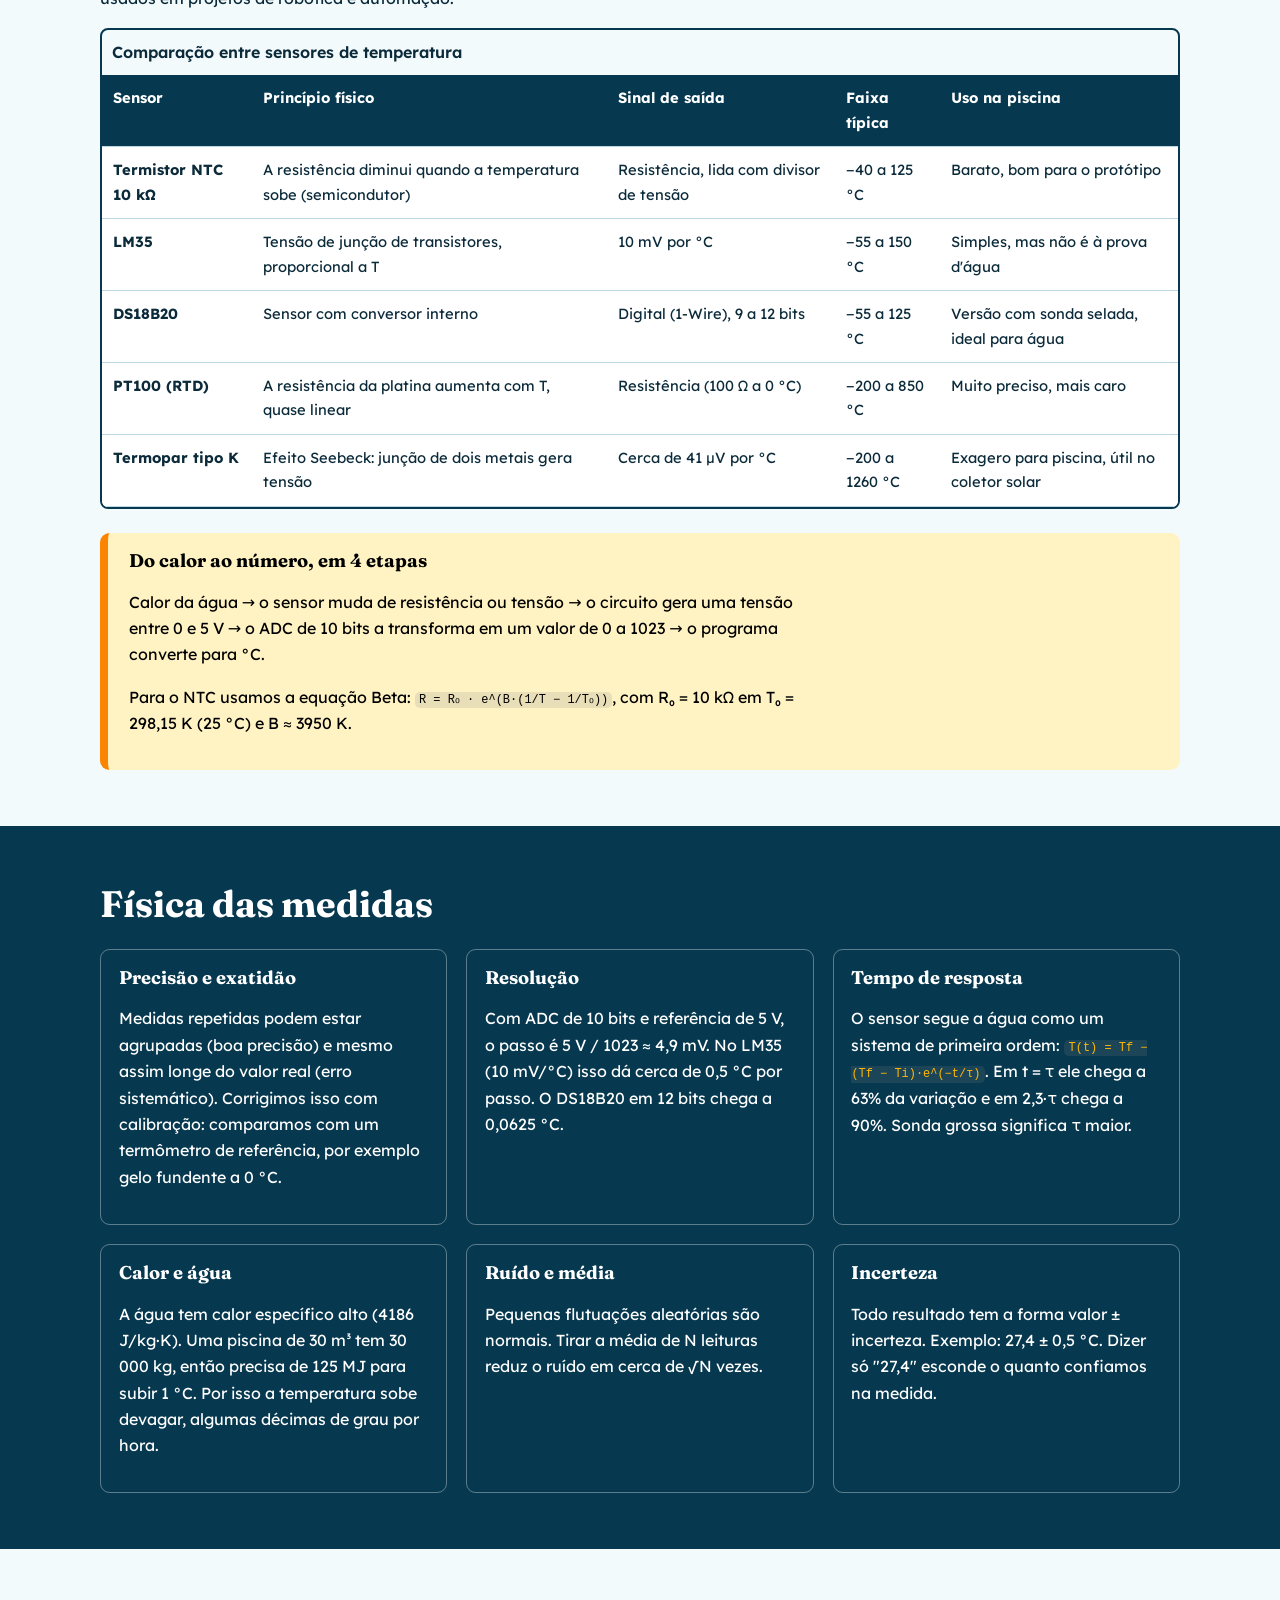
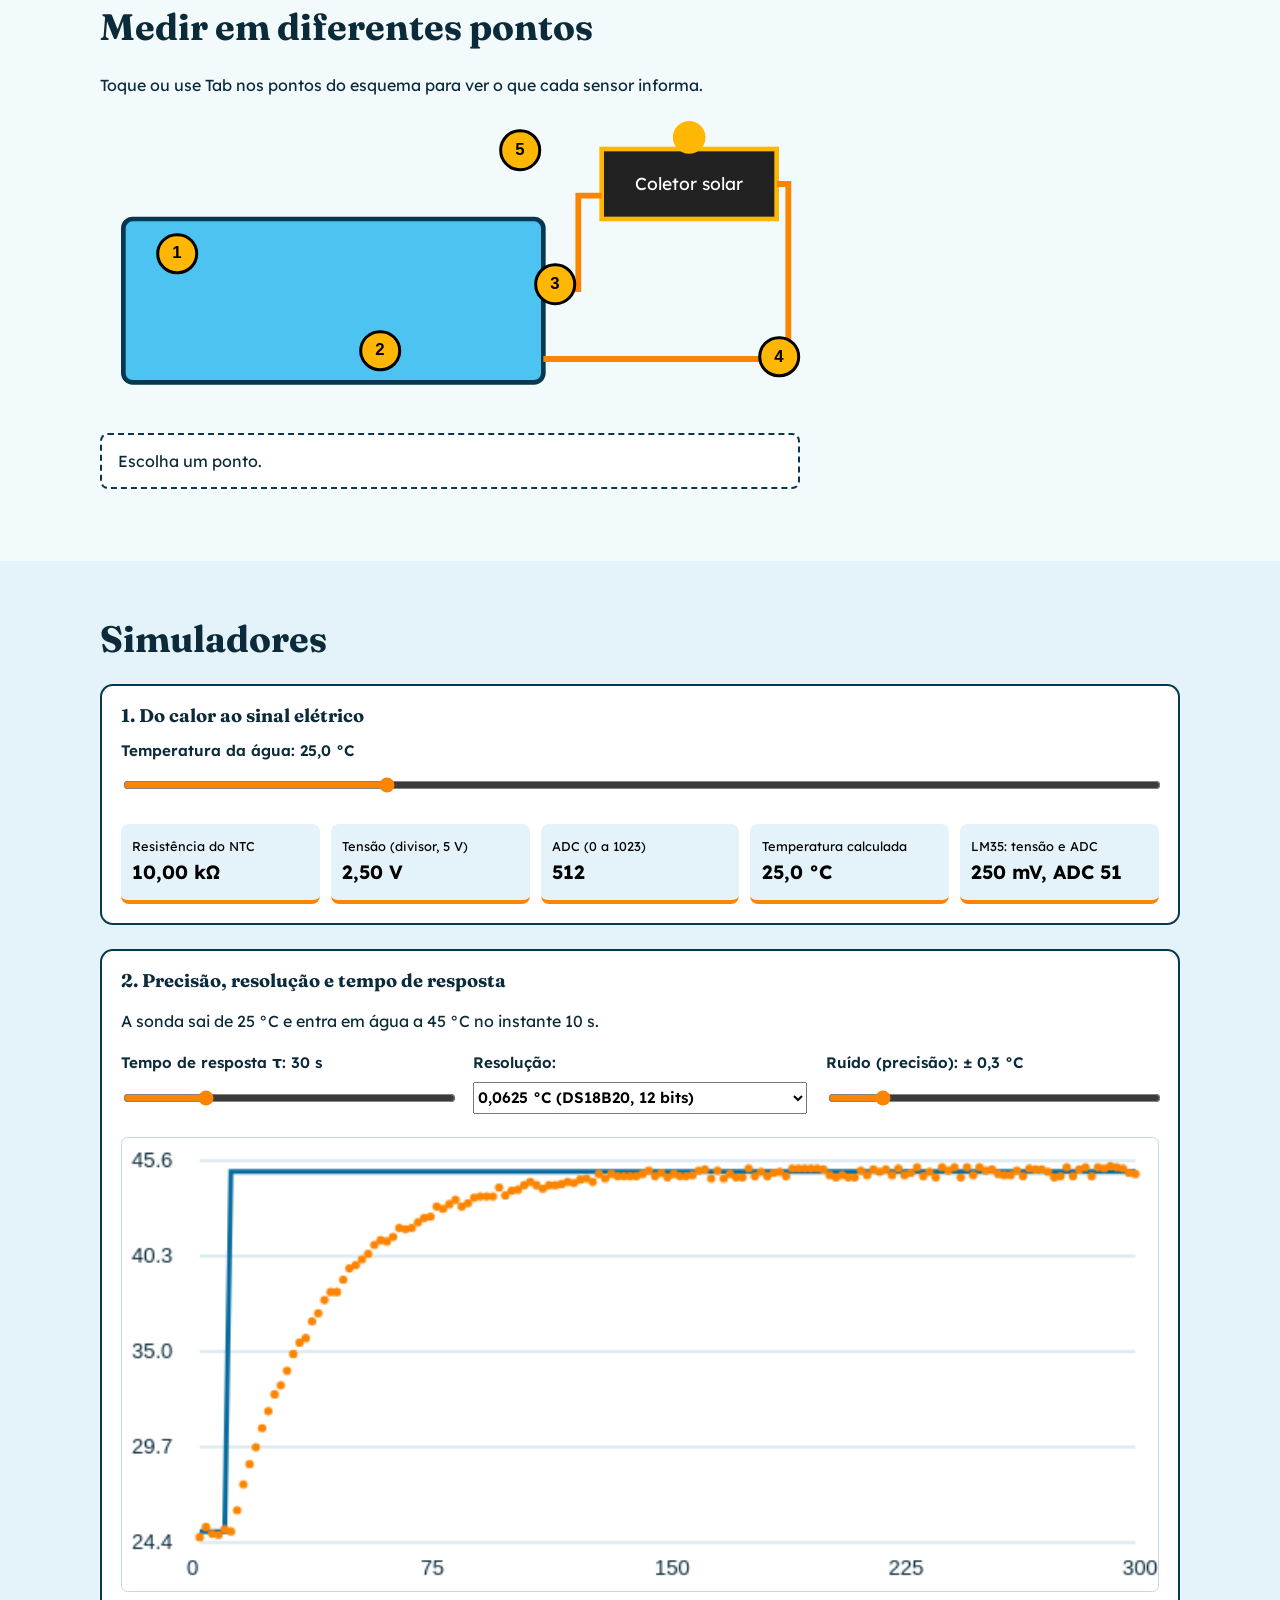
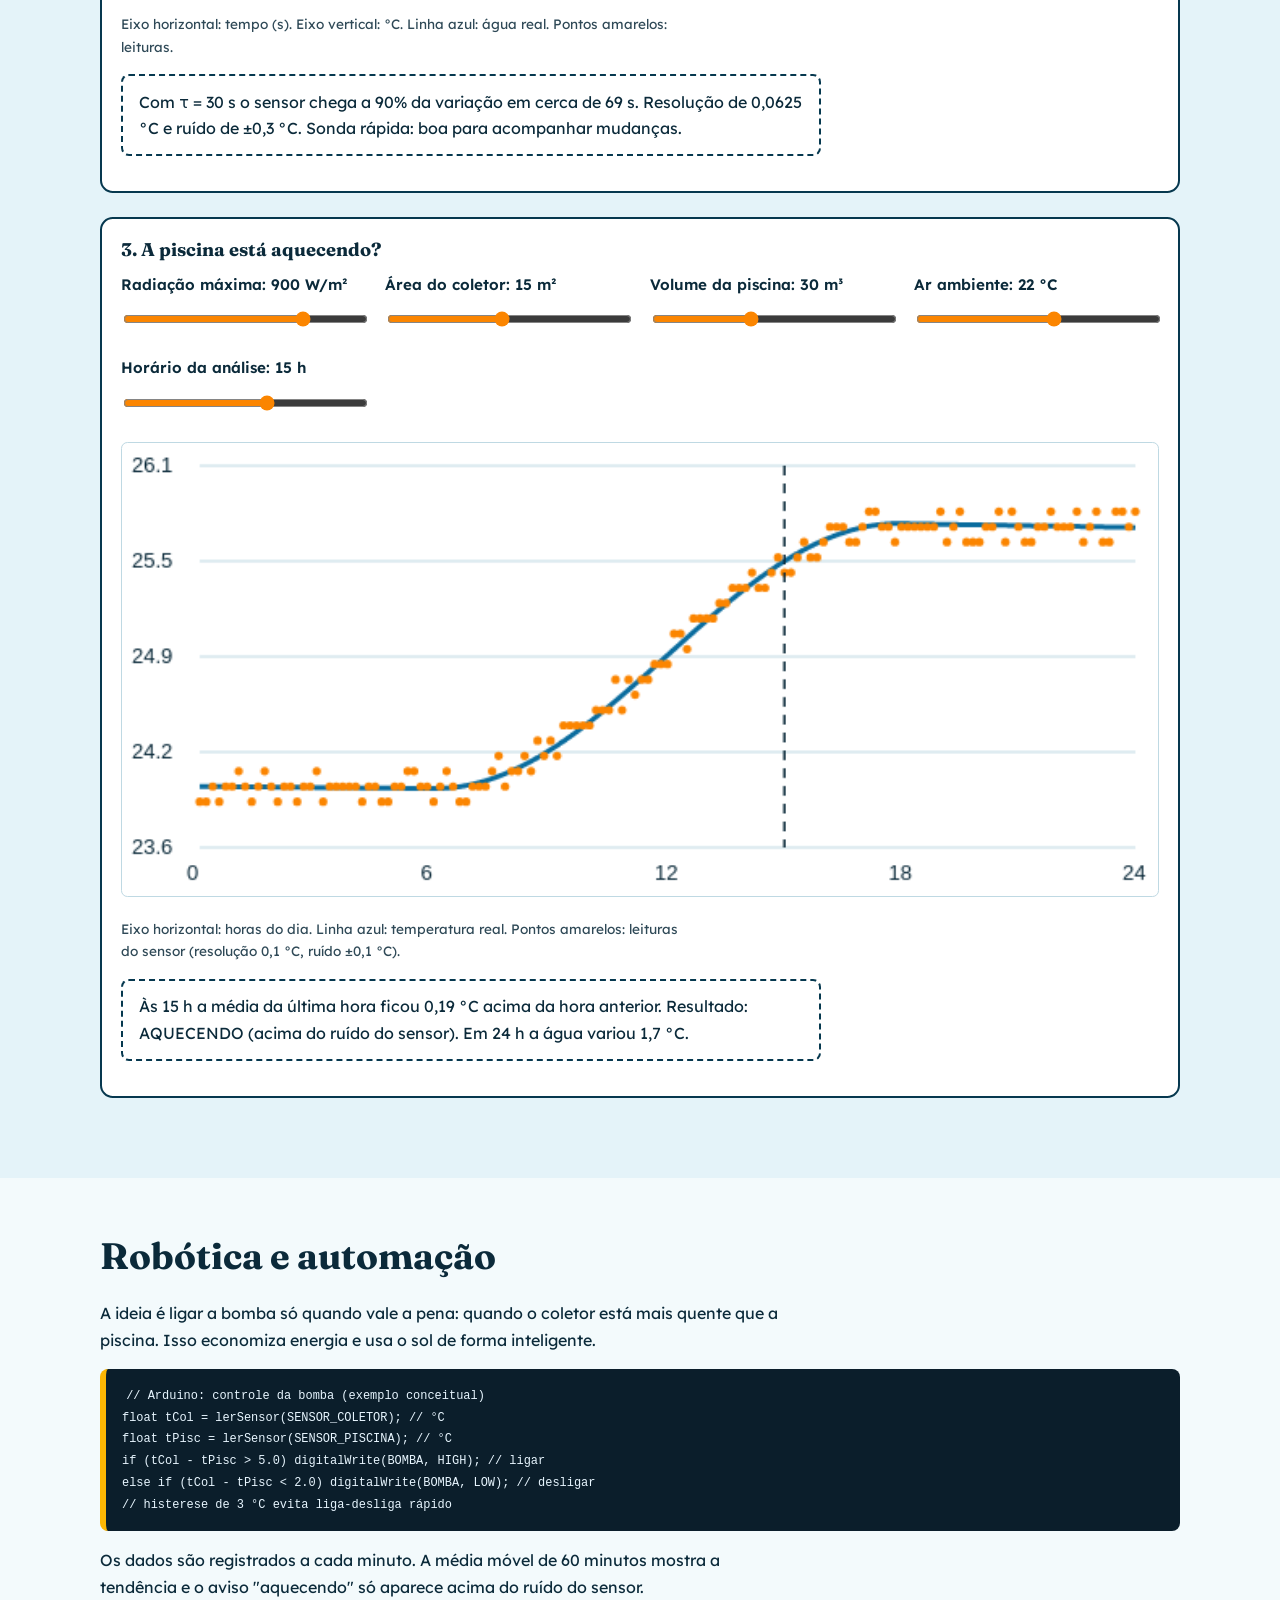
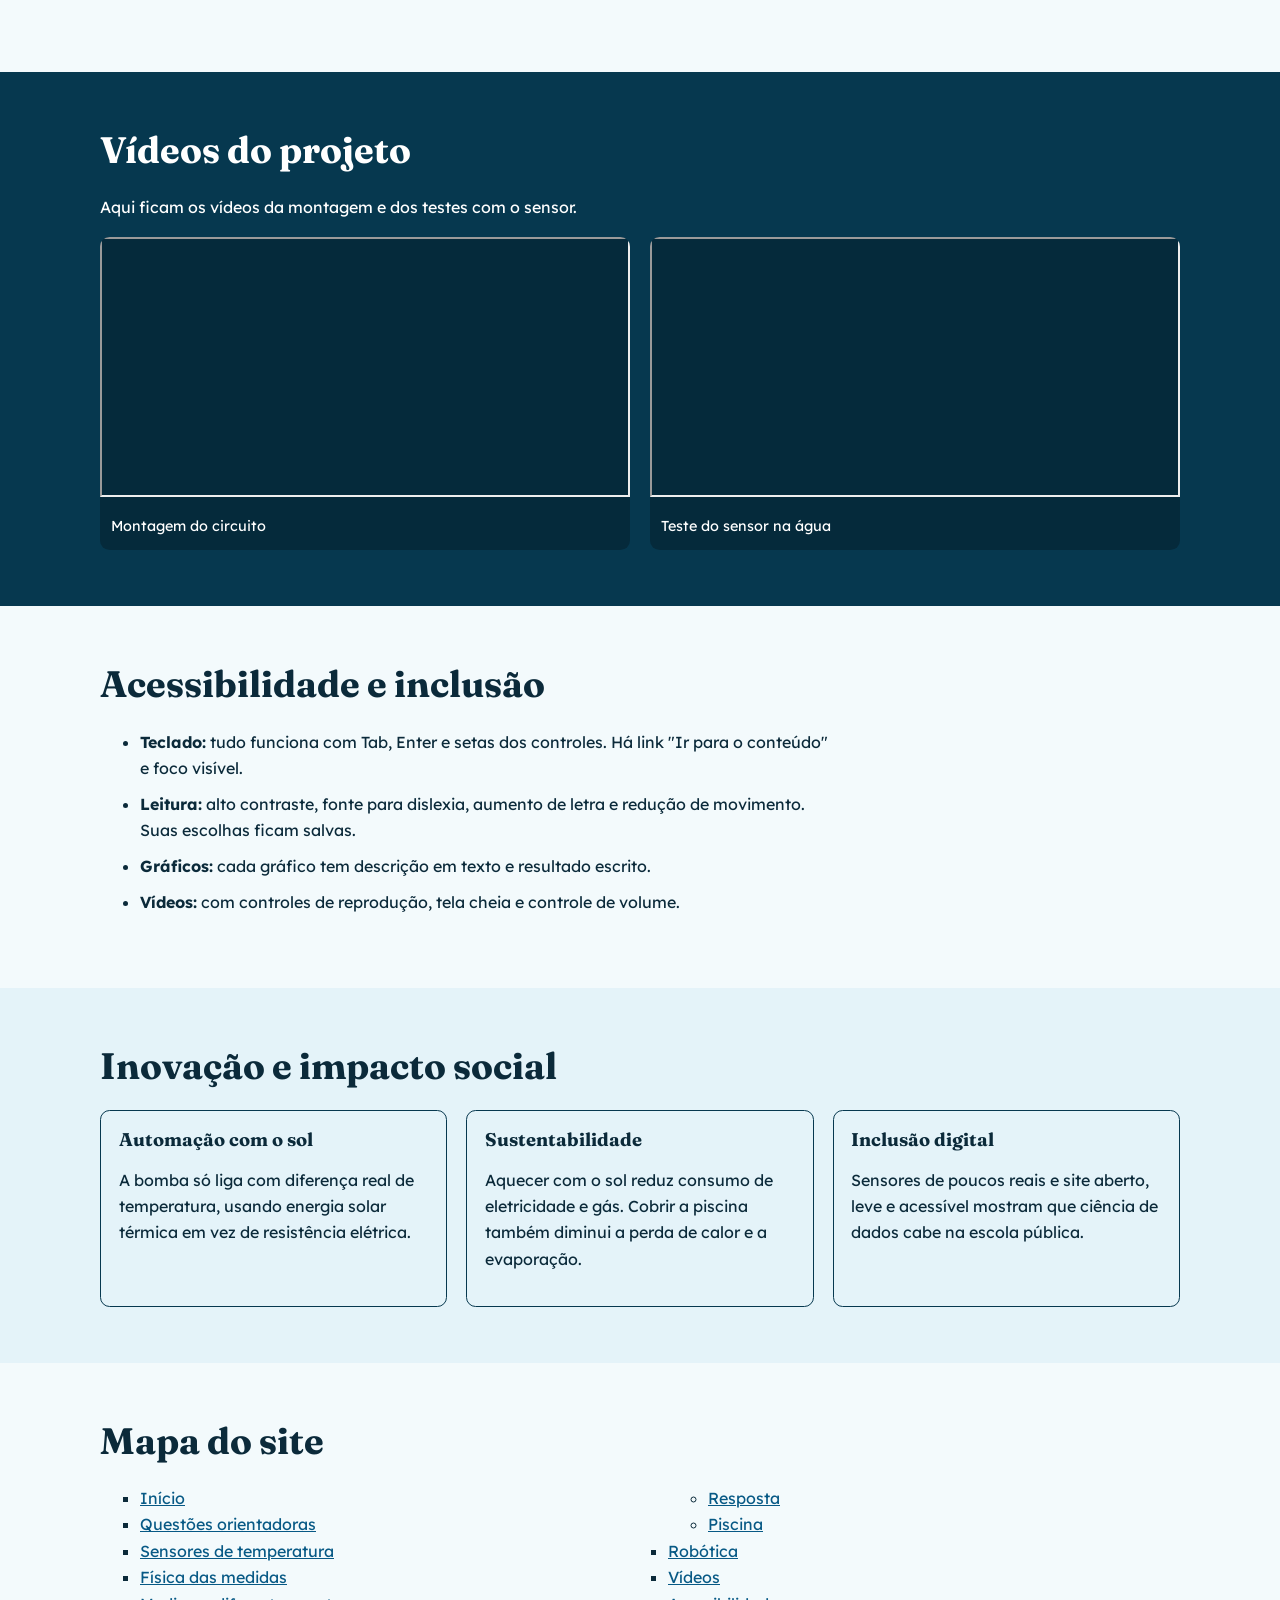
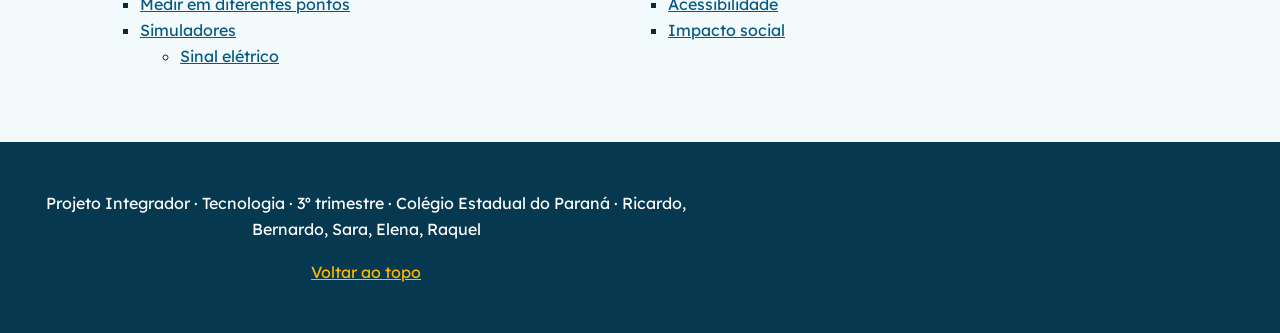
==== commit b189b6d3: "Update footer with team and school information" ====
--- a/index.html
+++ b/index.html
@@ -216,7 +216,7 @@
 </ul>
 </section>
 </main>
-<footer><p>Projeto Integrador · Tecnologia · 3º trimestre · [Nome da escola] · [Nomes da equipe]</p><p><a href="#inicio">Voltar ao topo</a></p></footer>
+<footer><p>Projeto Integrador · Tecnologia · 3º trimestre · Colégio Estadual do Paraná · Ricardo, Bernardo, Sara, Elena, Raquel </p><p><a href="#inicio">Voltar ao topo</a></p></footer>
 <div vw class="enabled"><div vw-access-button class="active"></div><div vw-plugin-wrapper><div class="vw-plugin-top-wrapper"></div></div></div>
 <script src="https://vlibras.gov.br/app/vlibras-plugin.js"></script>
 <script>try{new window.VLibras.Widget('https://vlibras.gov.br/app')}catch(e){}</script>
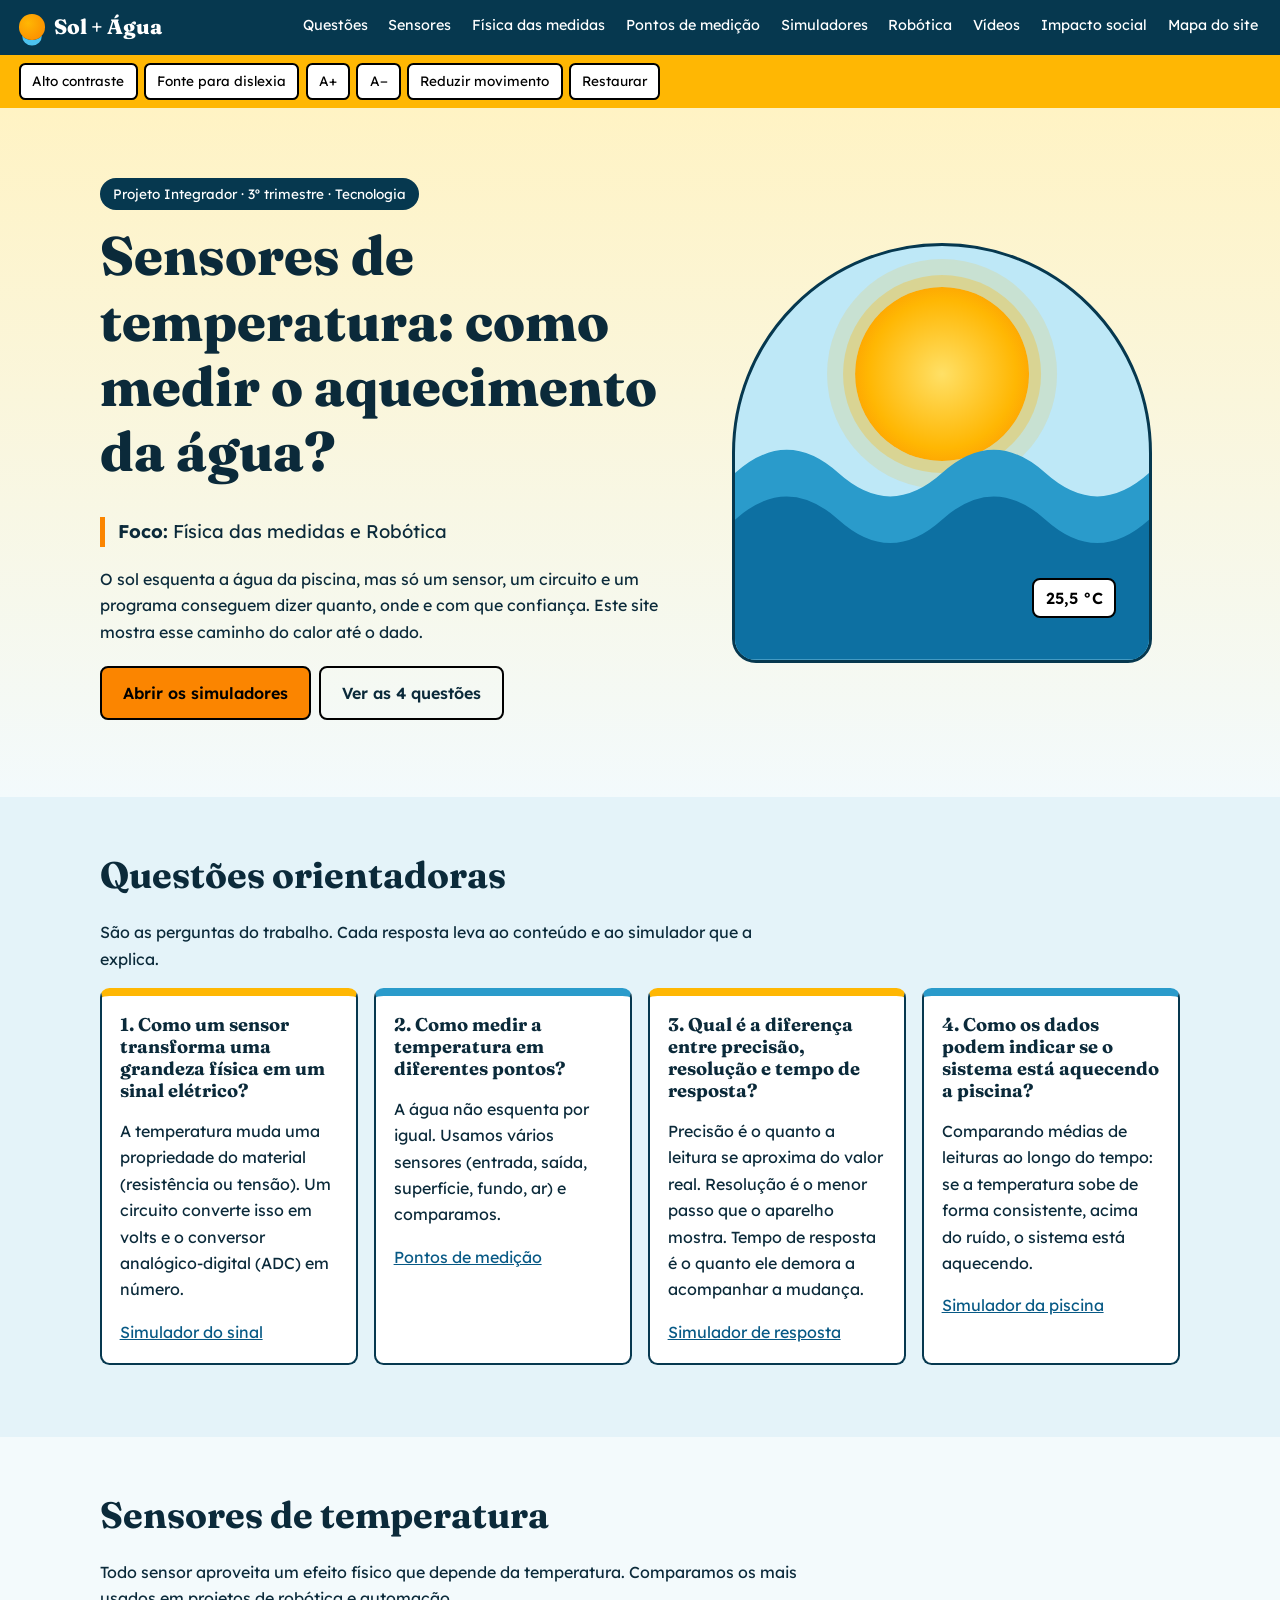
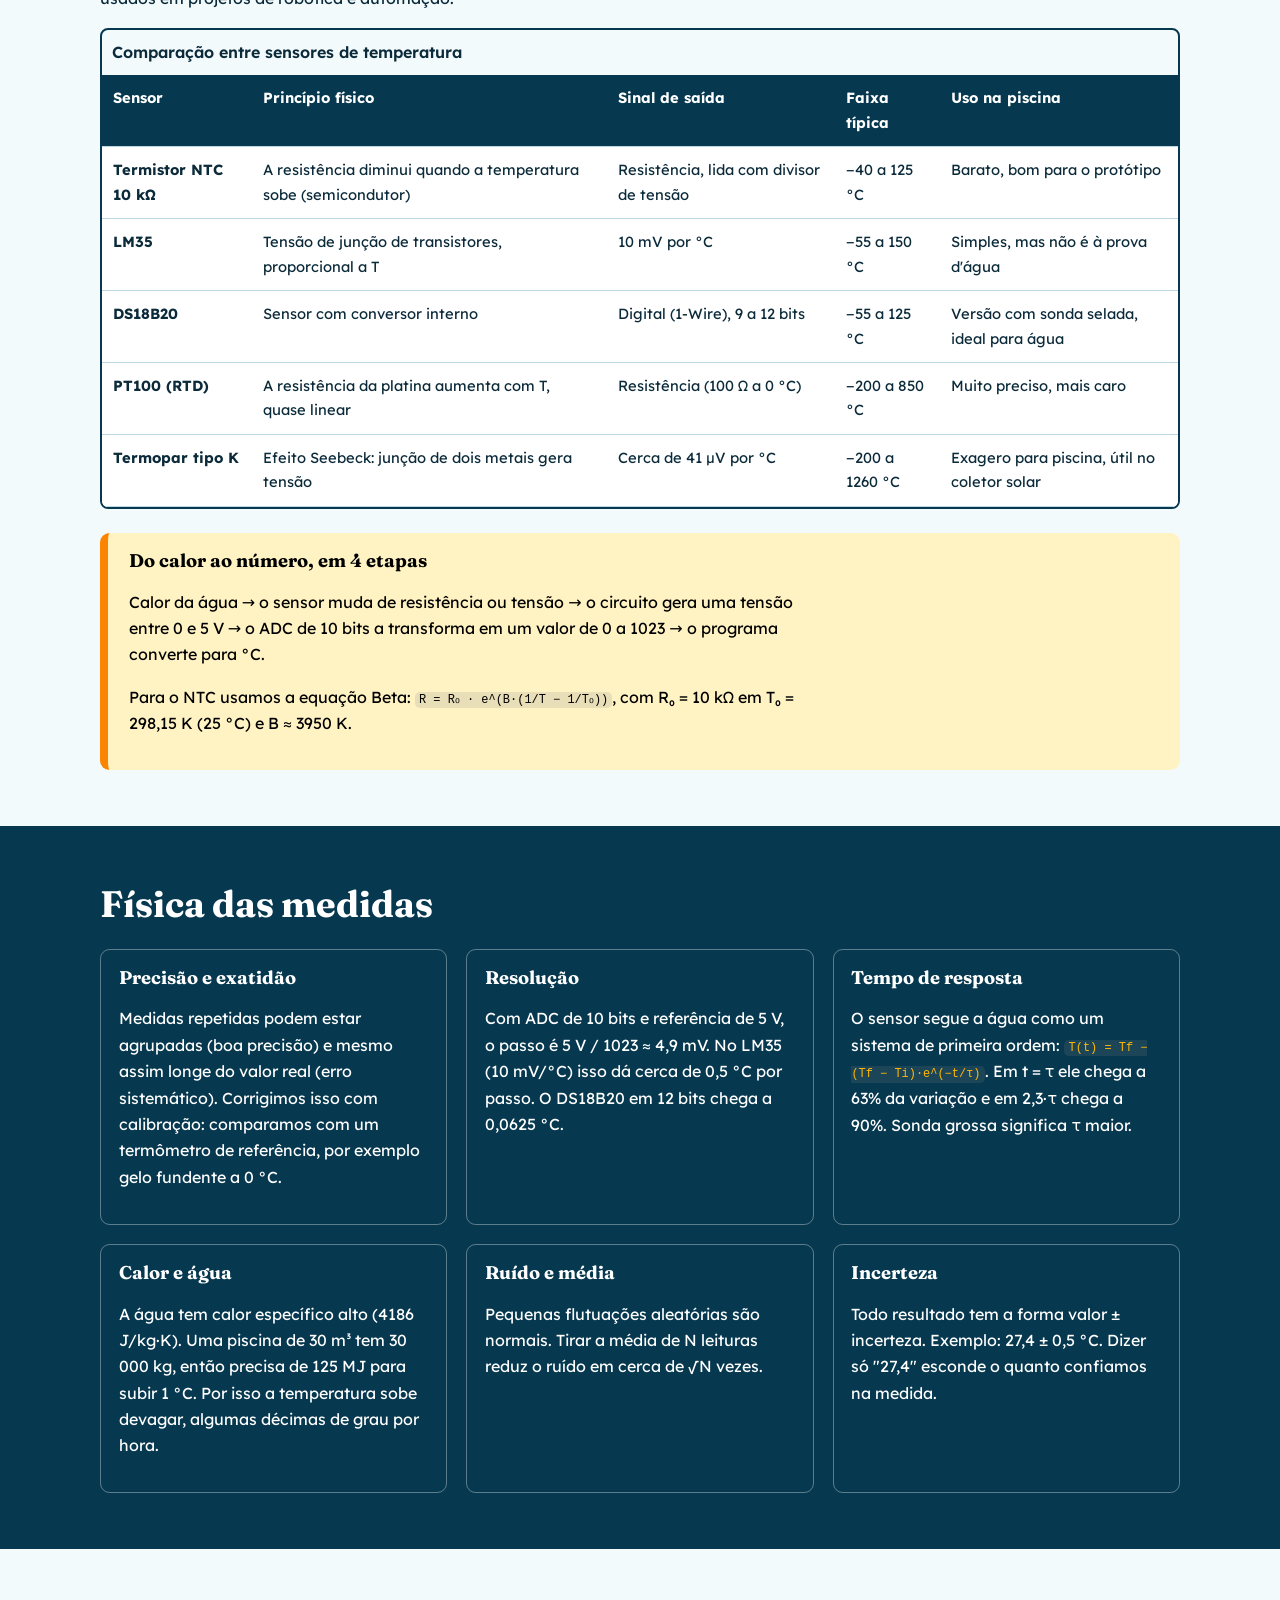
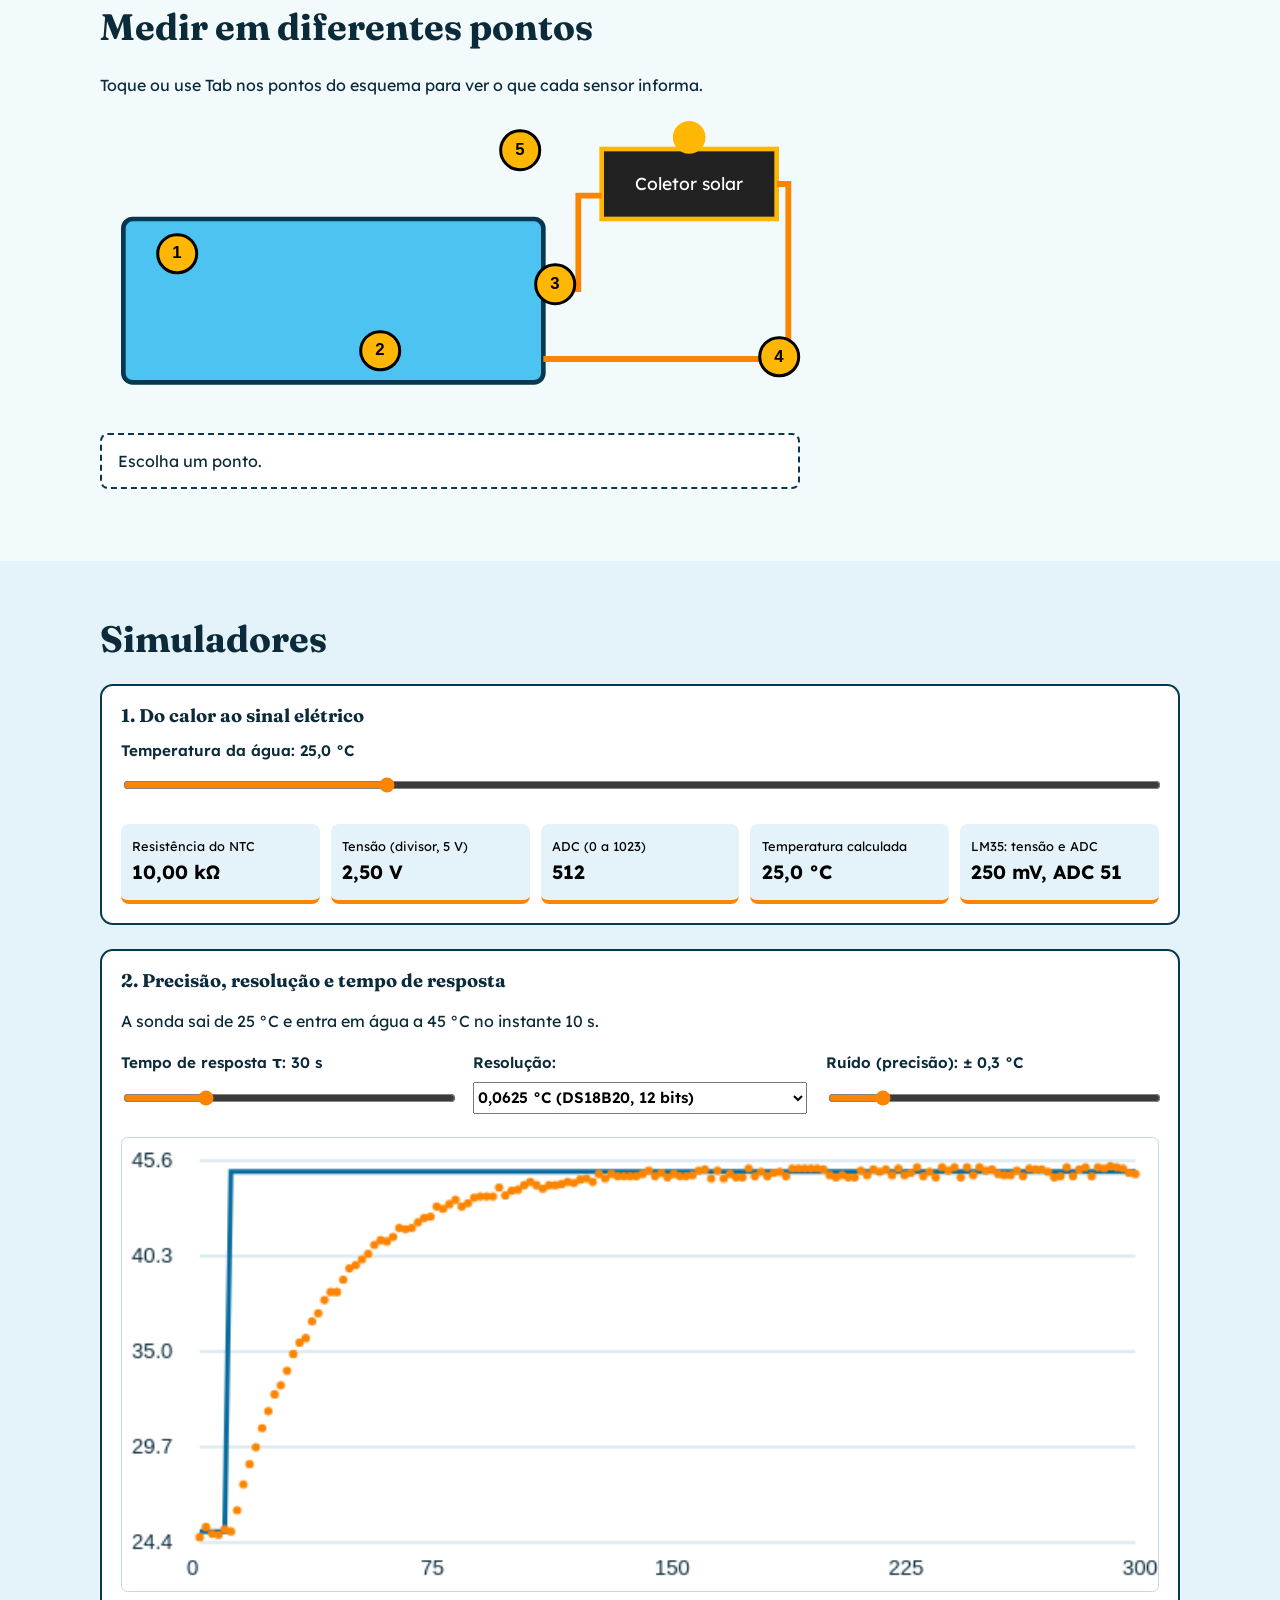
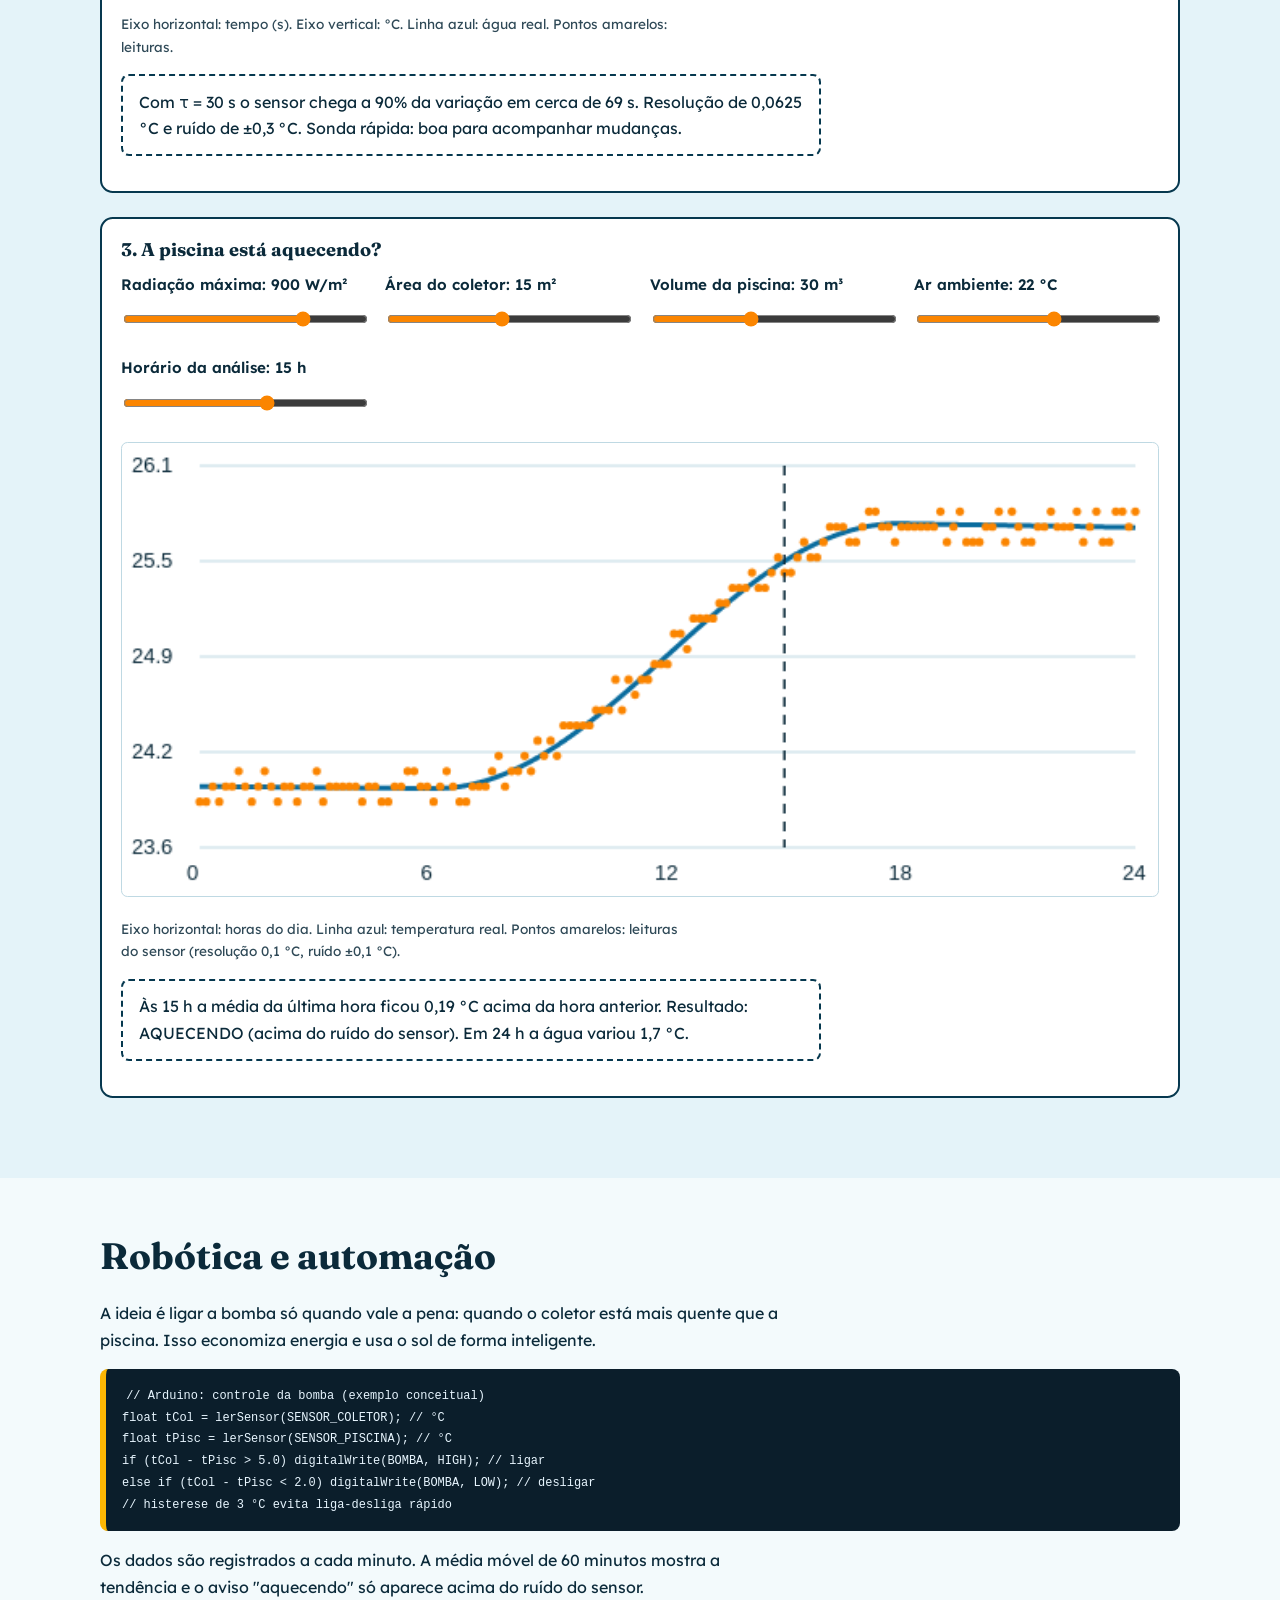
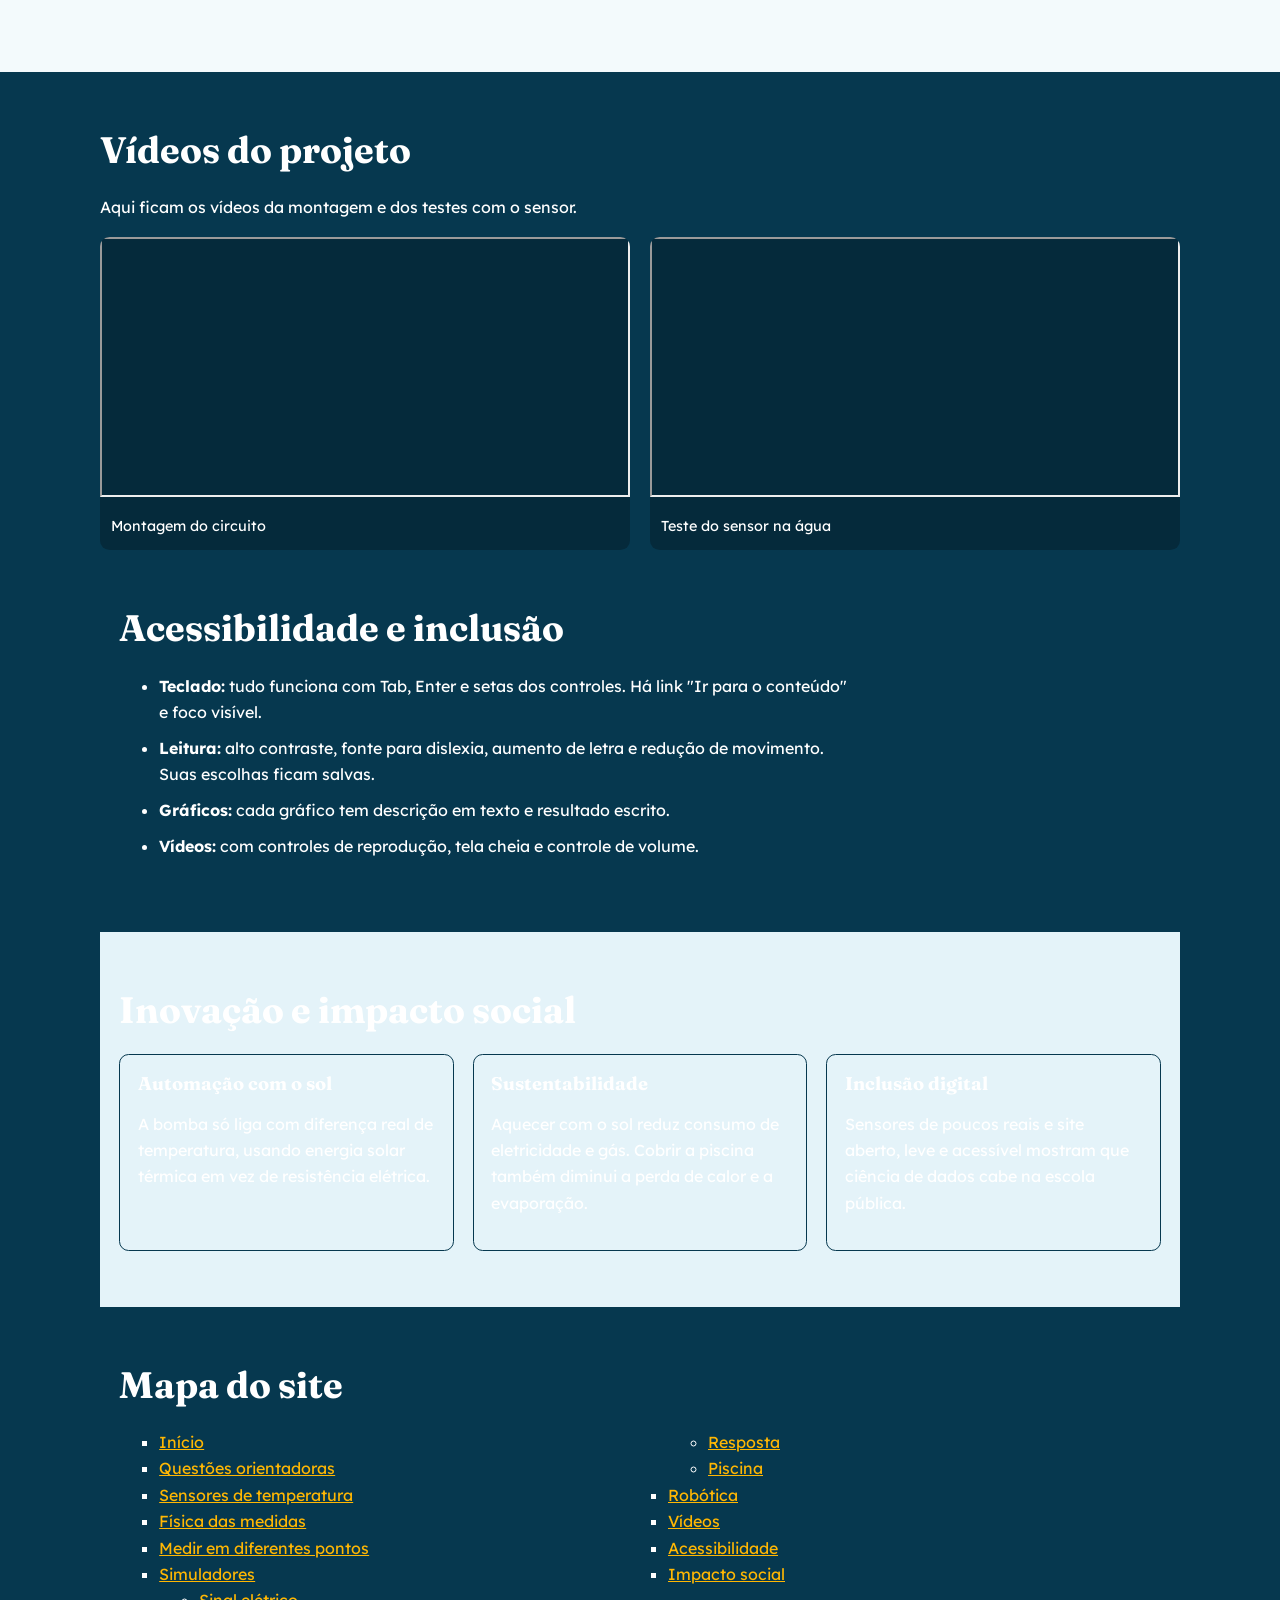
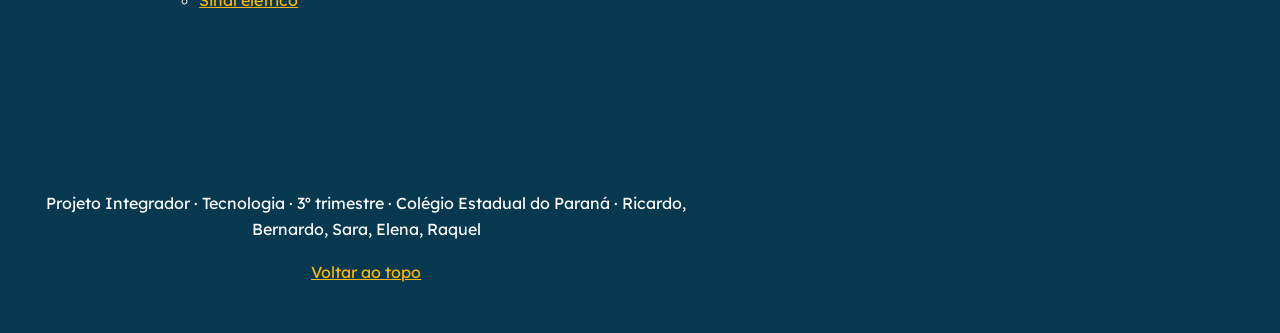
==== commit 30d91848: "Update video iframe sources and remove local videos section Updated iframe sources to use sharing li" ====
--- a/index.html
+++ b/index.html
@@ -170,22 +170,20 @@
 <!-- Vídeos hospedados no Google Drive -->
 <div class="grade3">
   <figure class="vid">
-    <iframe src="https://drive.google.com/file/d/1T0YdO5-Rf9By5EIGJvN10Q1as_zZNHZc/preview"
+    <iframe src="https://drive.google.com/file/d/1T0YdO5-Rf9By5EIGJvN10Q1as_zZNHZc/view?usp=sharing"
             width="100%" height="260" allow="autoplay" allowfullscreen loading="lazy"
             title="Montagem do circuito"></iframe>
     <figcaption>Montagem do circuito</figcaption>
   </figure>
   <figure class="vid">
-    <iframe src="https://drive.google.com/file/d/1omv3t6VqhR7RlIL5jFdZzRT_dXFU5LTQ/preview"
+    <iframe src="https://drive.google.com/file/d/1omv3t6VqhR7RlIL5jFdZzRT_dXFU5LTQ/view?usp=sharing"
             width="100%" height="260" allow="autoplay" allowfullscreen loading="lazy"
             title="Teste do sensor na água"></iframe>
     <figcaption>Teste do sensor na água</figcaption>
   </figure>
 </div>
 
-<!-- Lista de vídeos locais (pasta "videos"): o script.js preenche esta div se a lista VIDEOS tiver itens. -->
-<div id="listaVideos" class="grade3"></div>
-</section>
+
 
 <section id="acessibilidade">
 <h2>Acessibilidade e inclusão</h2>
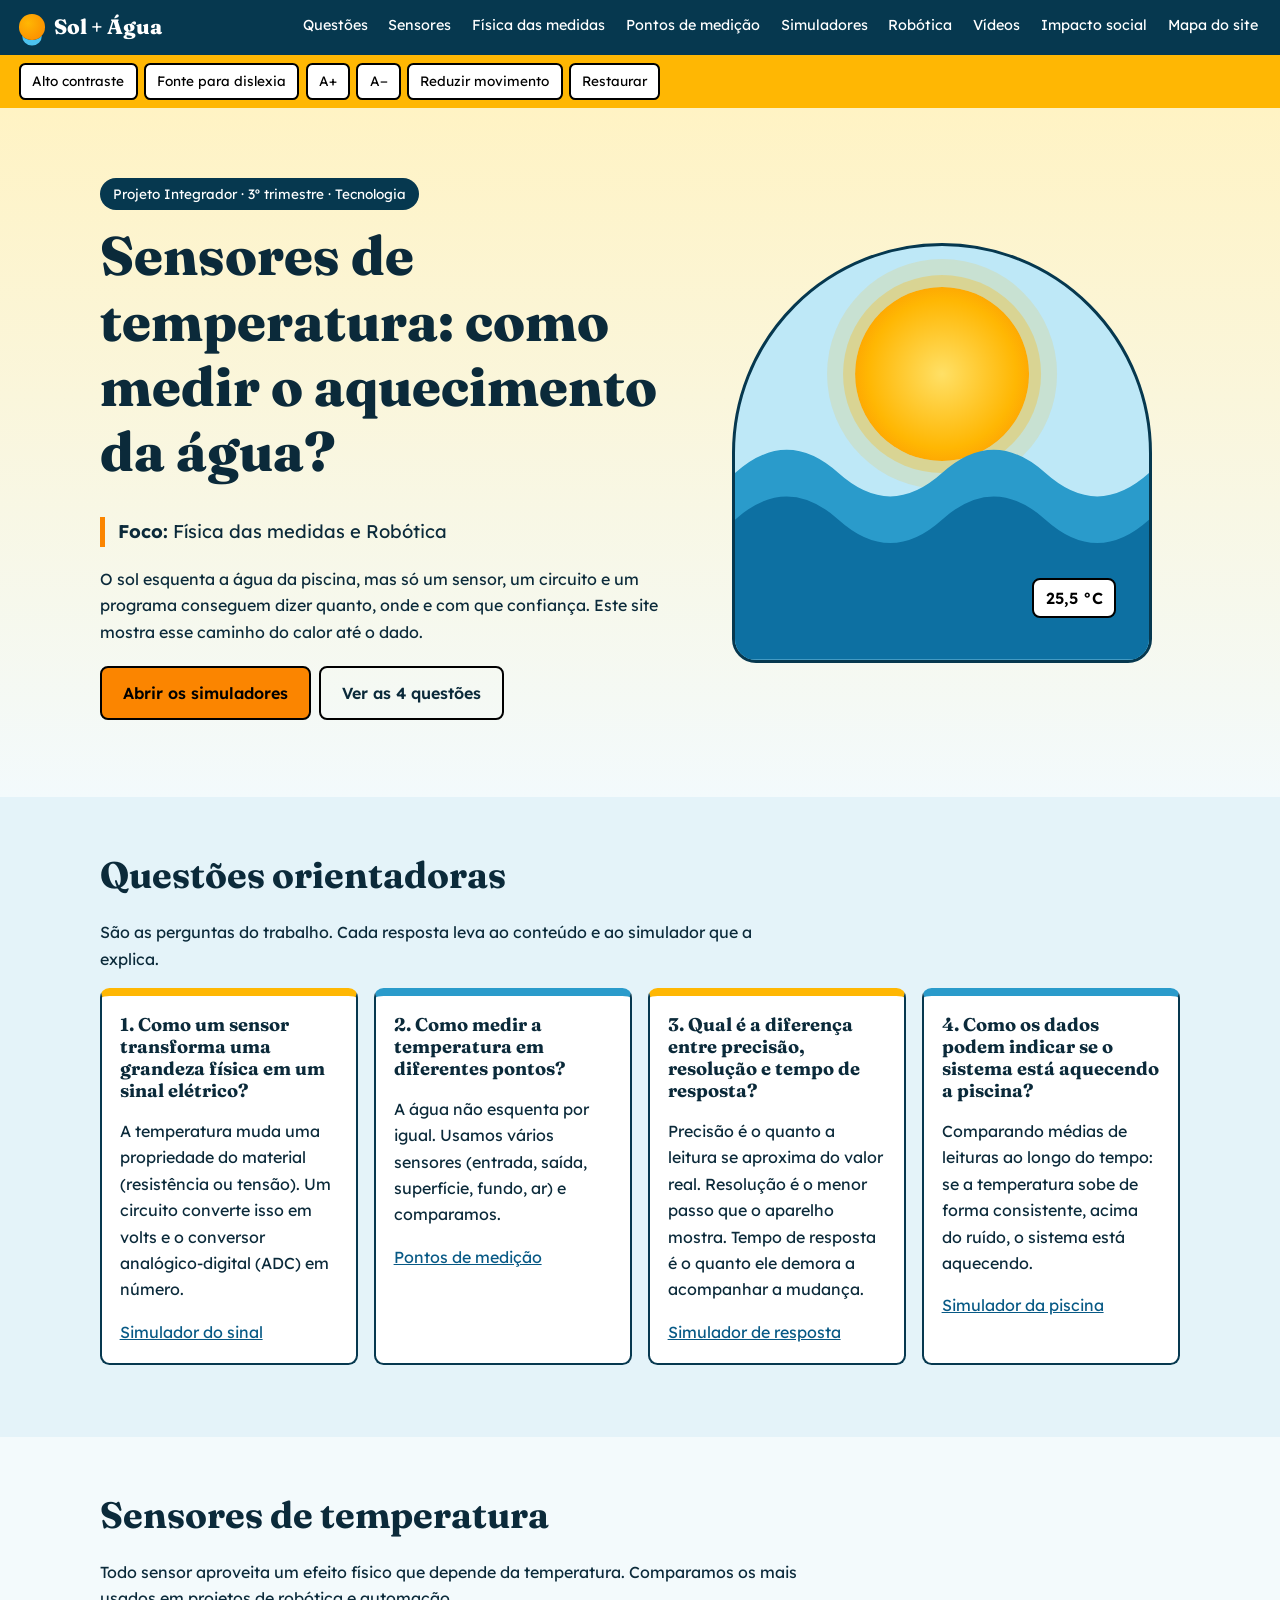
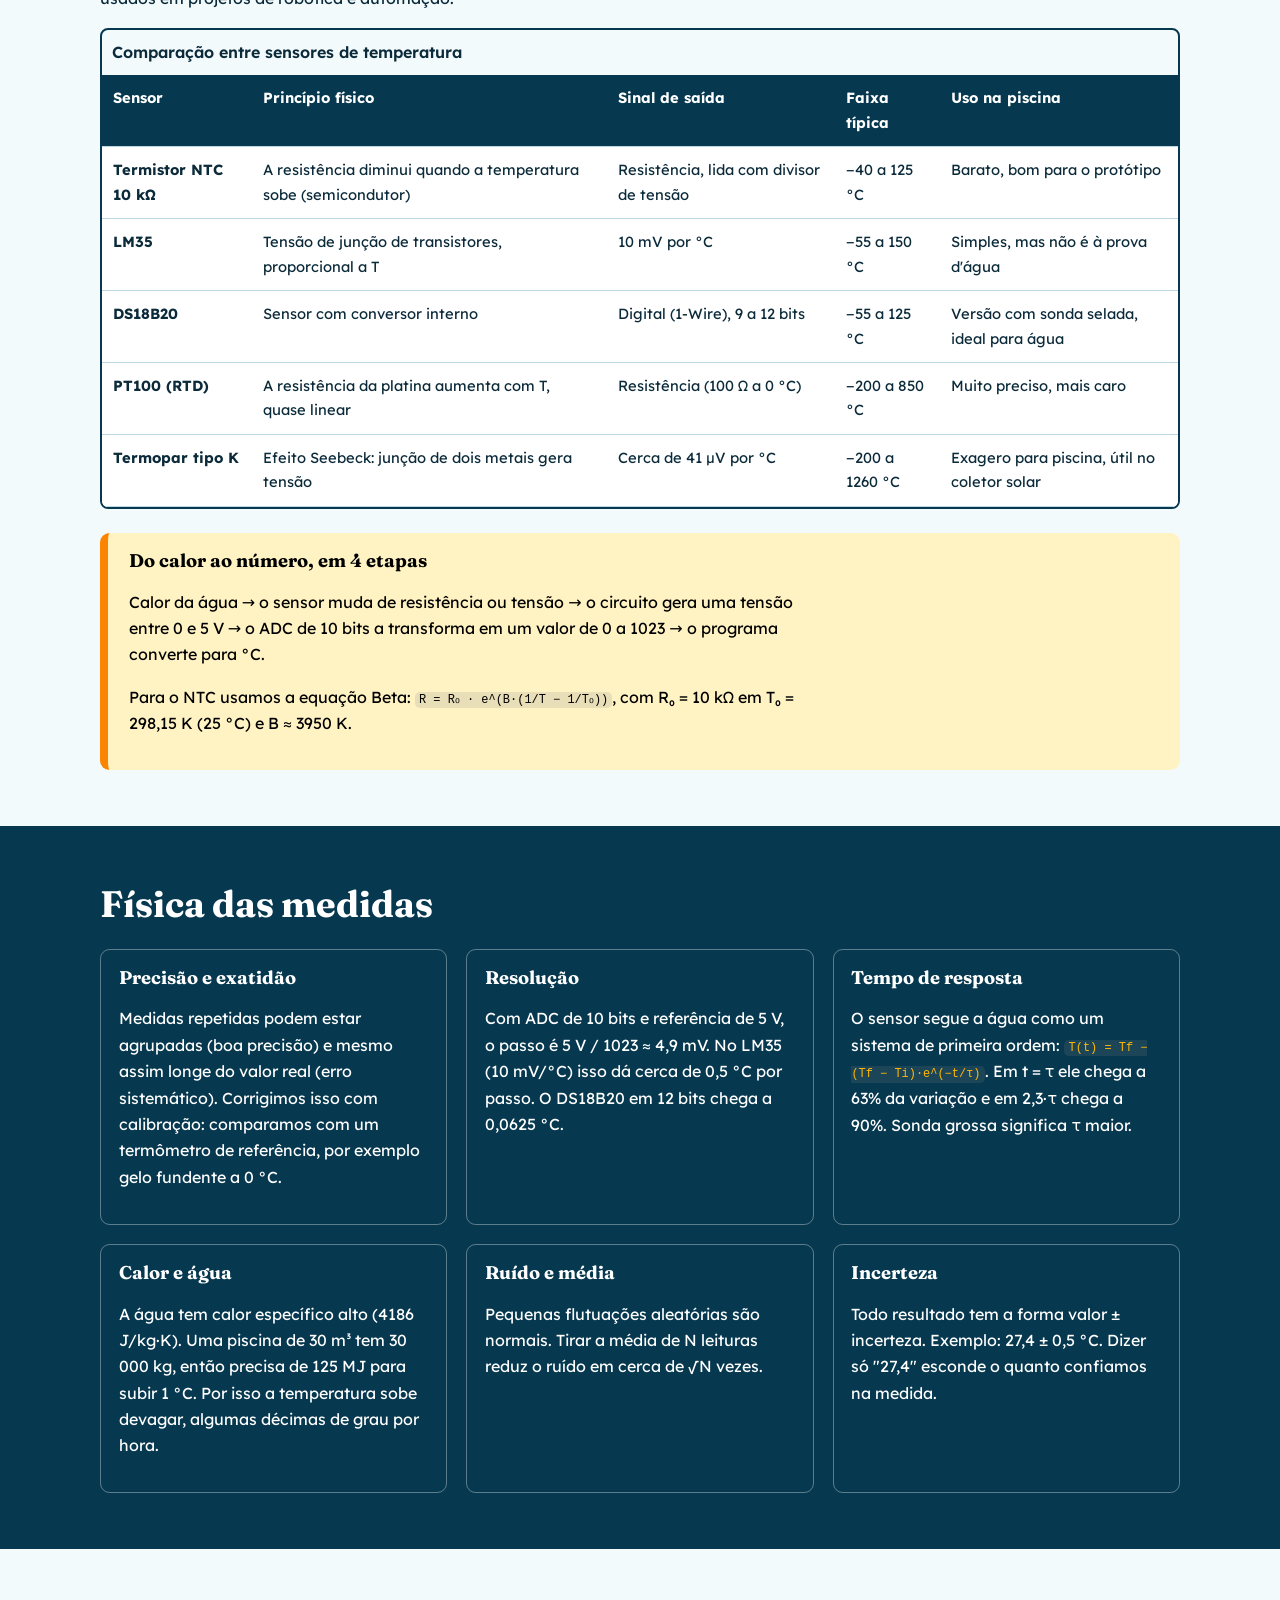
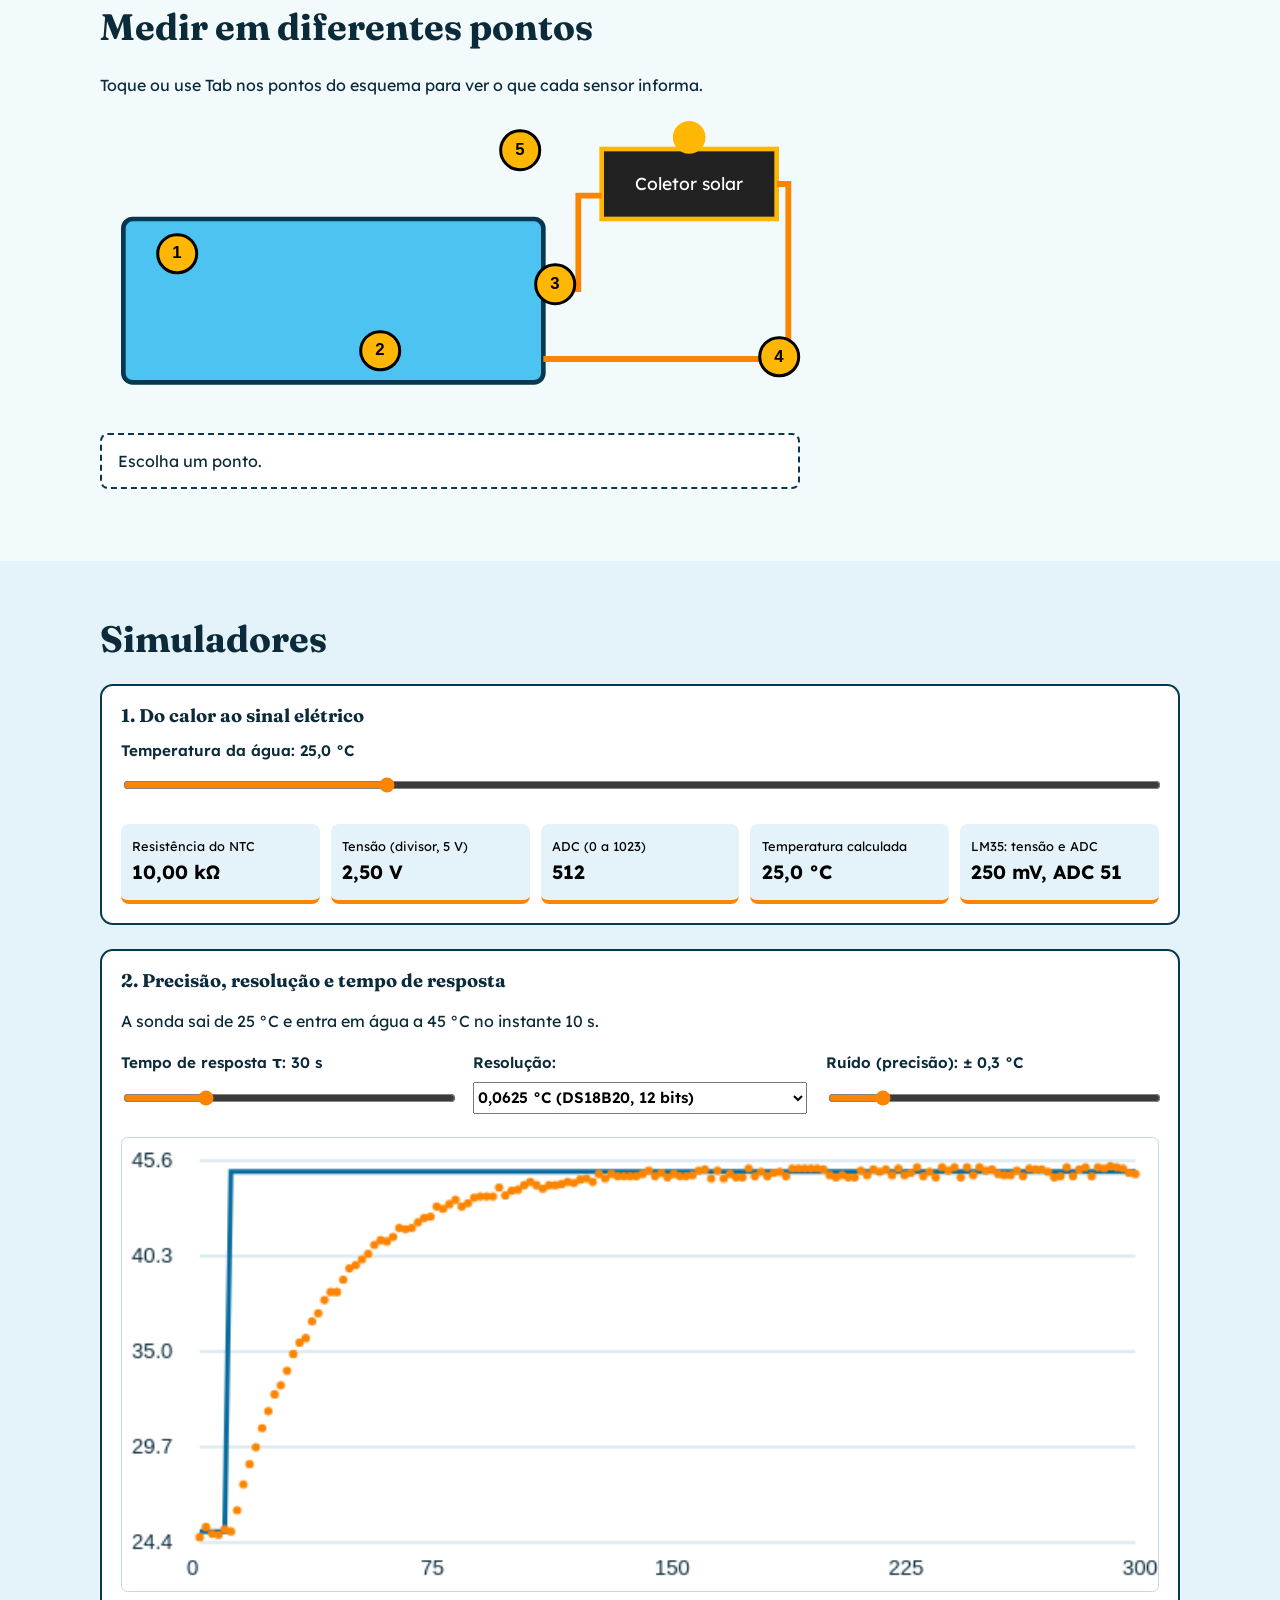
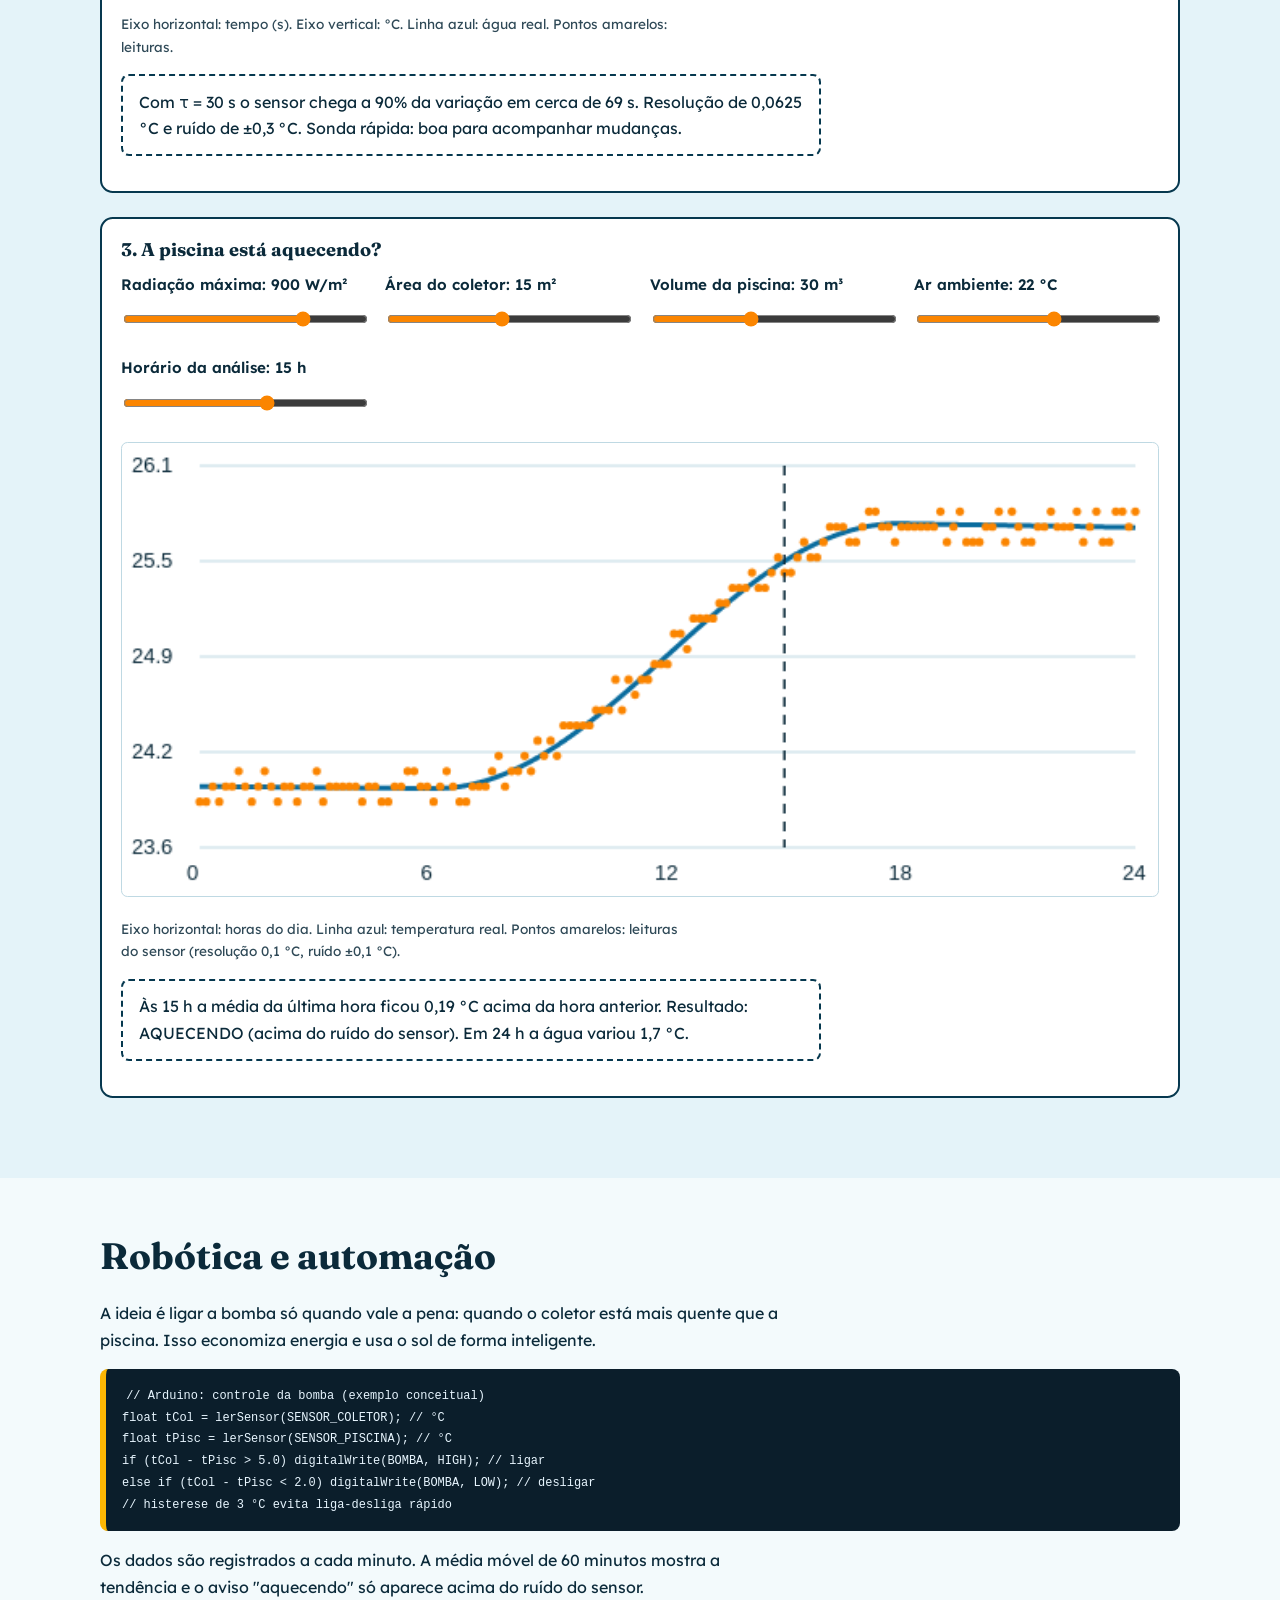
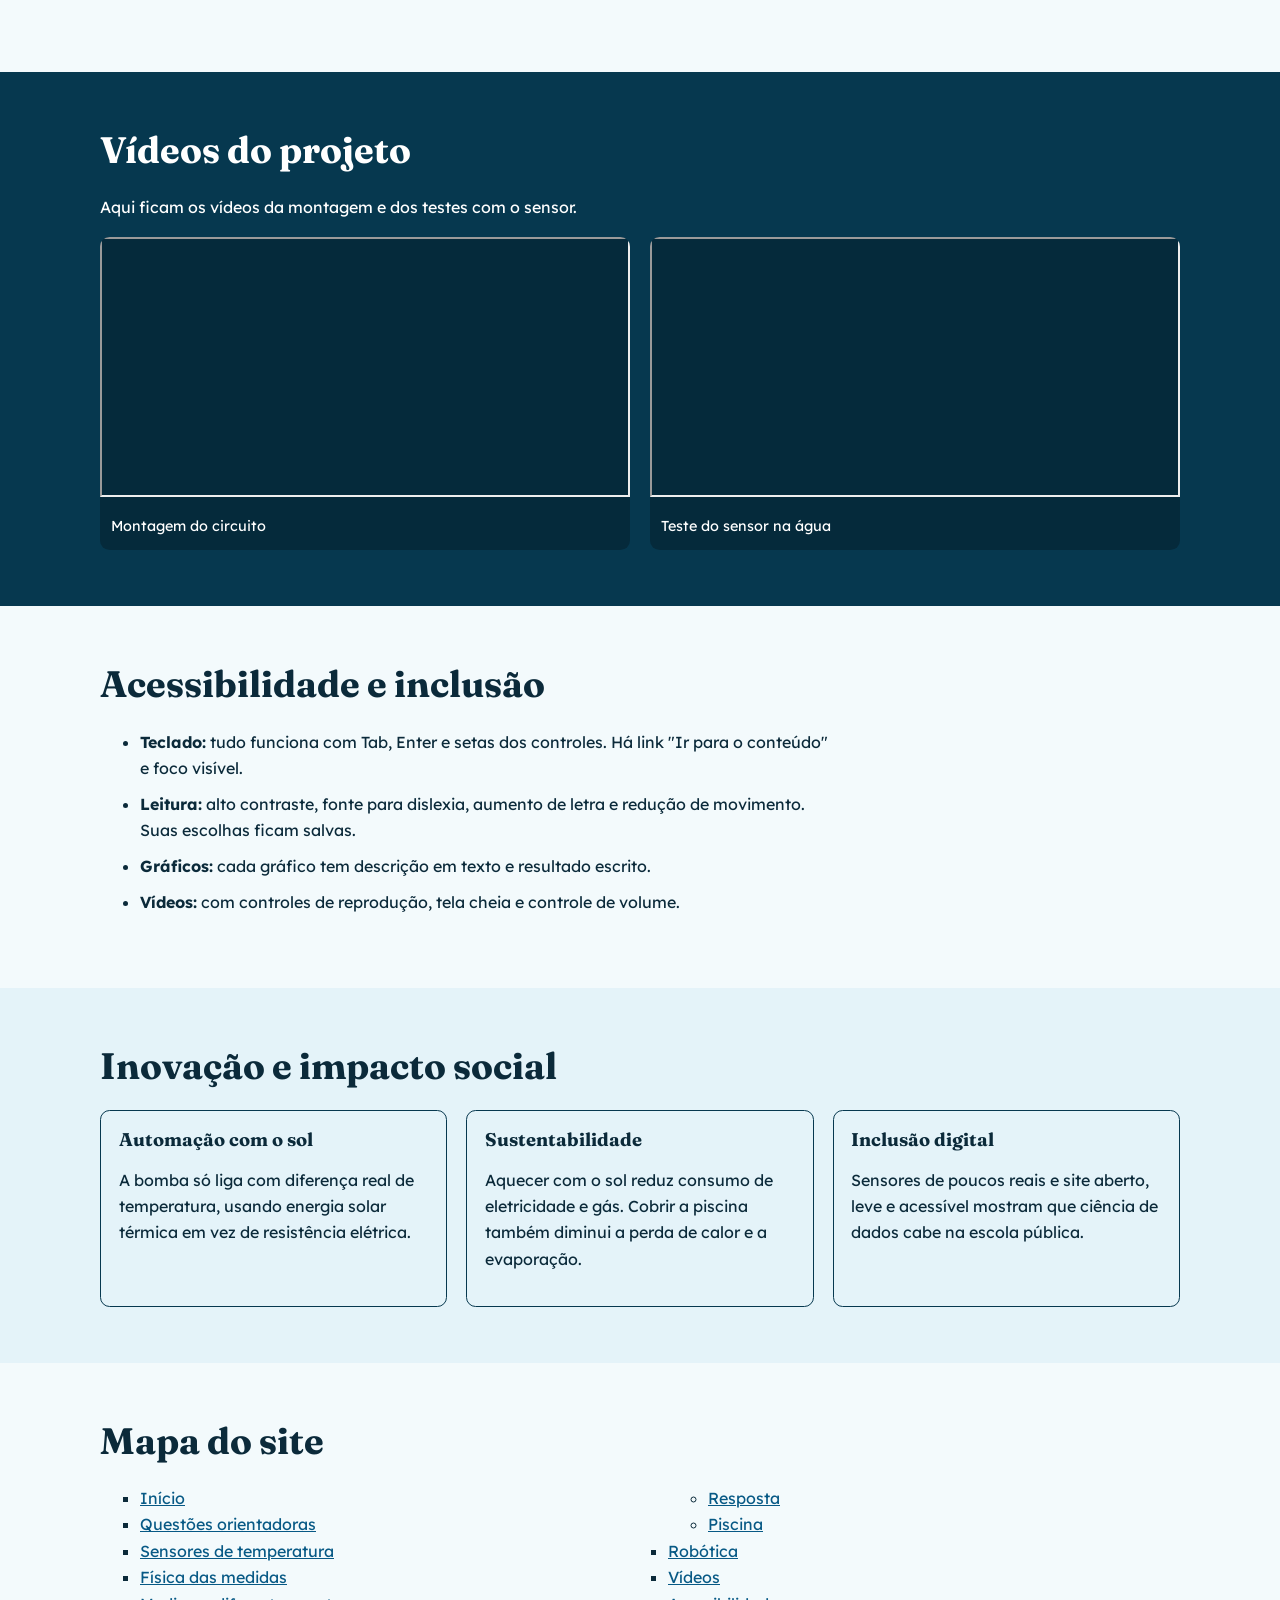
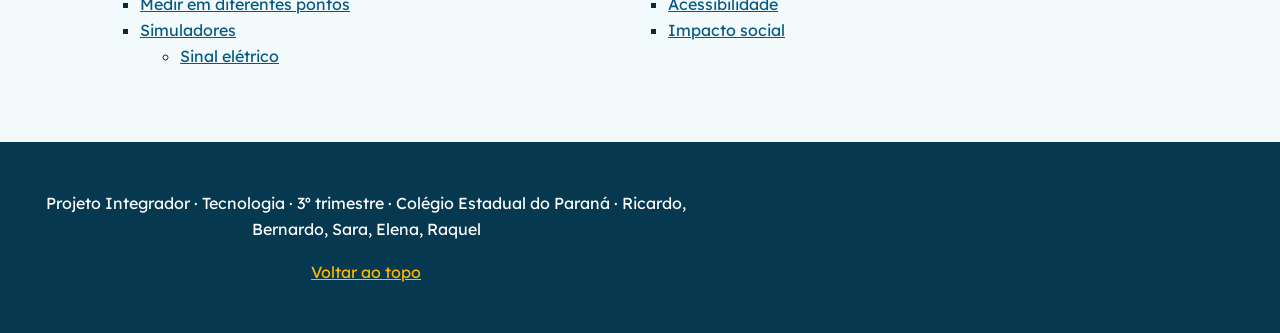
==== commit 1df0221c: "Add files via upload" ====
--- a/index.html
+++ b/index.html
@@ -170,20 +170,22 @@
 <!-- Vídeos hospedados no Google Drive -->
 <div class="grade3">
   <figure class="vid">
-    <iframe src="https://drive.google.com/file/d/1T0YdO5-Rf9By5EIGJvN10Q1as_zZNHZc/view?usp=sharing"
+    <iframe src="https://drive.google.com/file/d/1T0YdO5-Rf9By5EIGJvN10Q1as_zZNHZc/preview"
             width="100%" height="260" allow="autoplay" allowfullscreen loading="lazy"
             title="Montagem do circuito"></iframe>
     <figcaption>Montagem do circuito</figcaption>
   </figure>
   <figure class="vid">
-    <iframe src="https://drive.google.com/file/d/1omv3t6VqhR7RlIL5jFdZzRT_dXFU5LTQ/view?usp=sharing"
+    <iframe src="https://drive.google.com/file/d/1omv3t6VqhR7RlIL5jFdZzRT_dXFU5LTQ/preview"
             width="100%" height="260" allow="autoplay" allowfullscreen loading="lazy"
             title="Teste do sensor na água"></iframe>
     <figcaption>Teste do sensor na água</figcaption>
   </figure>
 </div>
 
-
+<!-- Lista de vídeos locais (pasta "videos"): o script.js preenche esta div se a lista VIDEOS tiver itens. -->
+<div id="listaVideos" class="grade3"></div>
+</section>
 
 <section id="acessibilidade">
 <h2>Acessibilidade e inclusão</h2>
@@ -214,7 +216,7 @@
 </ul>
 </section>
 </main>
-<footer><p>Projeto Integrador · Tecnologia · 3º trimestre · Colégio Estadual do Paraná · Ricardo, Bernardo, Sara, Elena, Raquel </p><p><a href="#inicio">Voltar ao topo</a></p></footer>
+<footer><p>Projeto Integrador · Tecnologia · 3º trimestre · Colégio Estadual do Paraná · Ricardo, Bernardo, Sara, Elena, Raquel</p><p><a href="#inicio">Voltar ao topo</a></p></footer>
 <div vw class="enabled"><div vw-access-button class="active"></div><div vw-plugin-wrapper><div class="vw-plugin-top-wrapper"></div></div></div>
 <script src="https://vlibras.gov.br/app/vlibras-plugin.js"></script>
 <script>try{new window.VLibras.Widget('https://vlibras.gov.br/app')}catch(e){}</script>
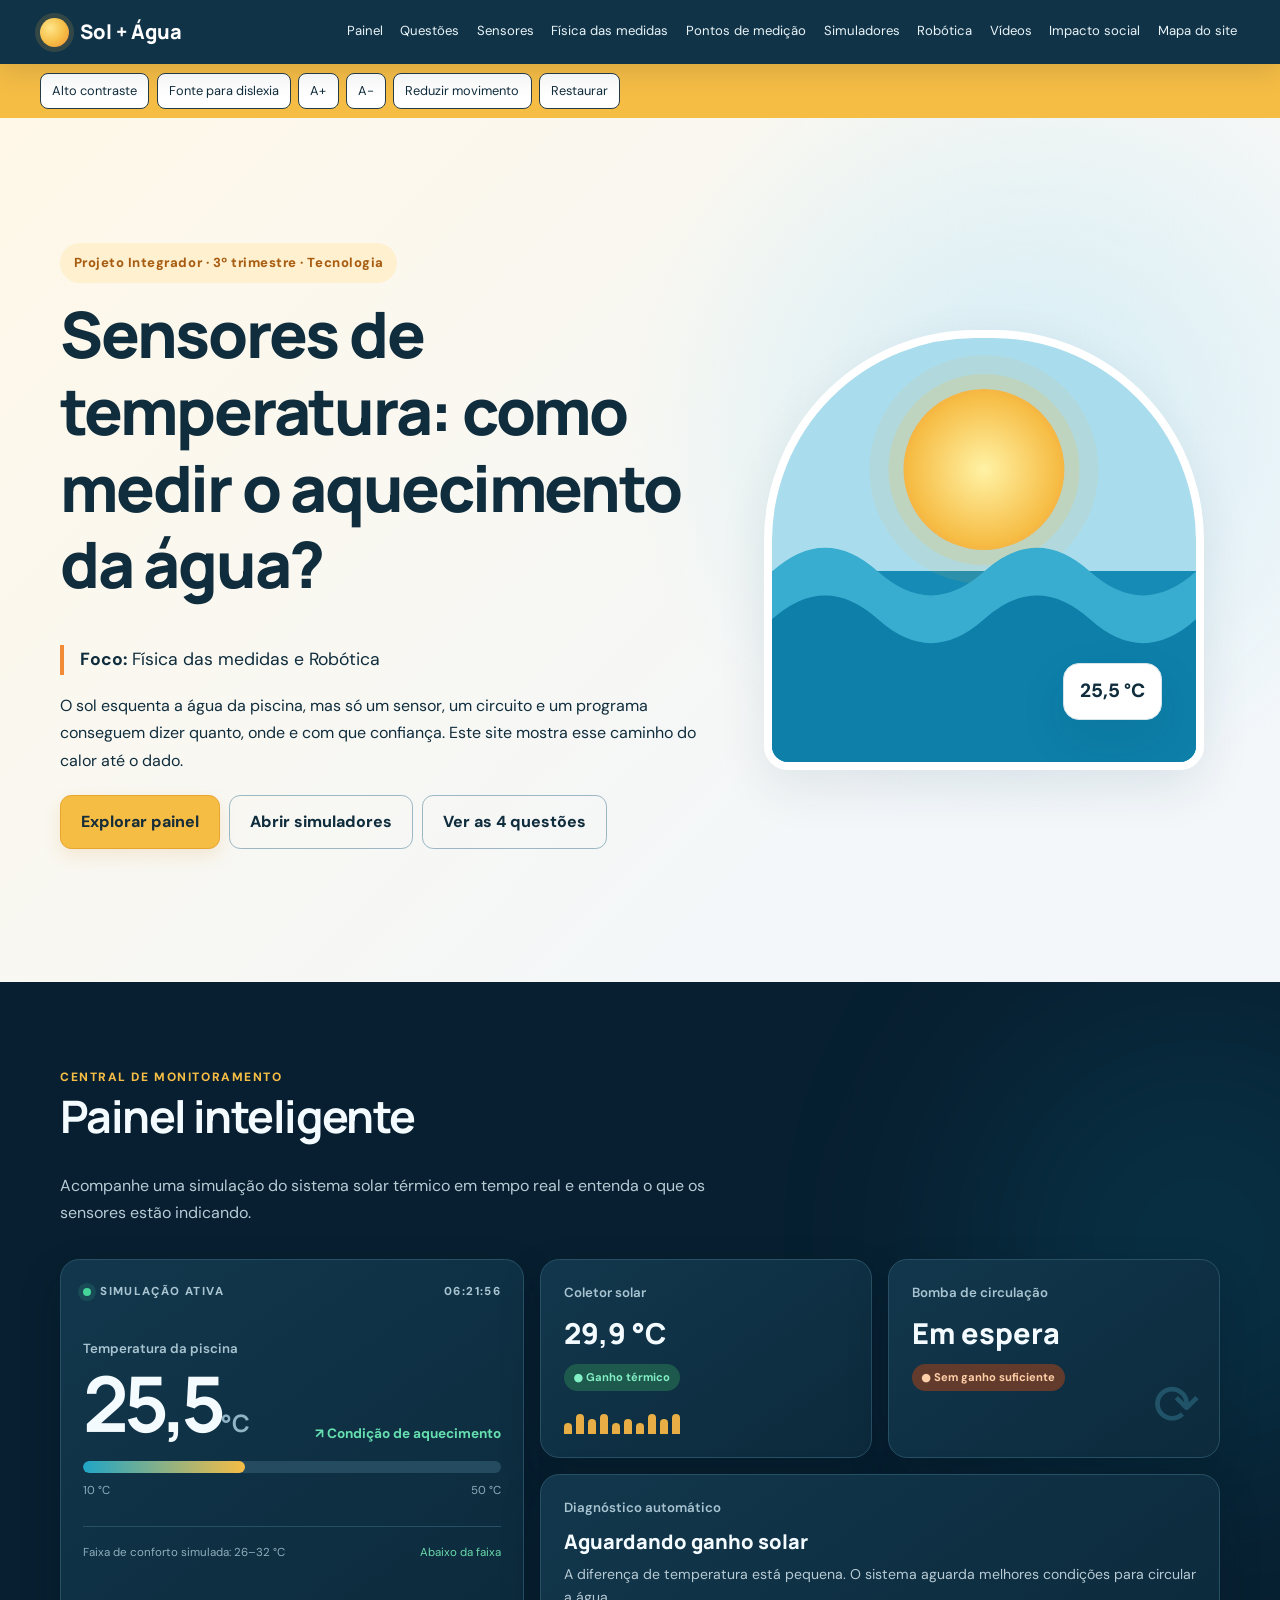
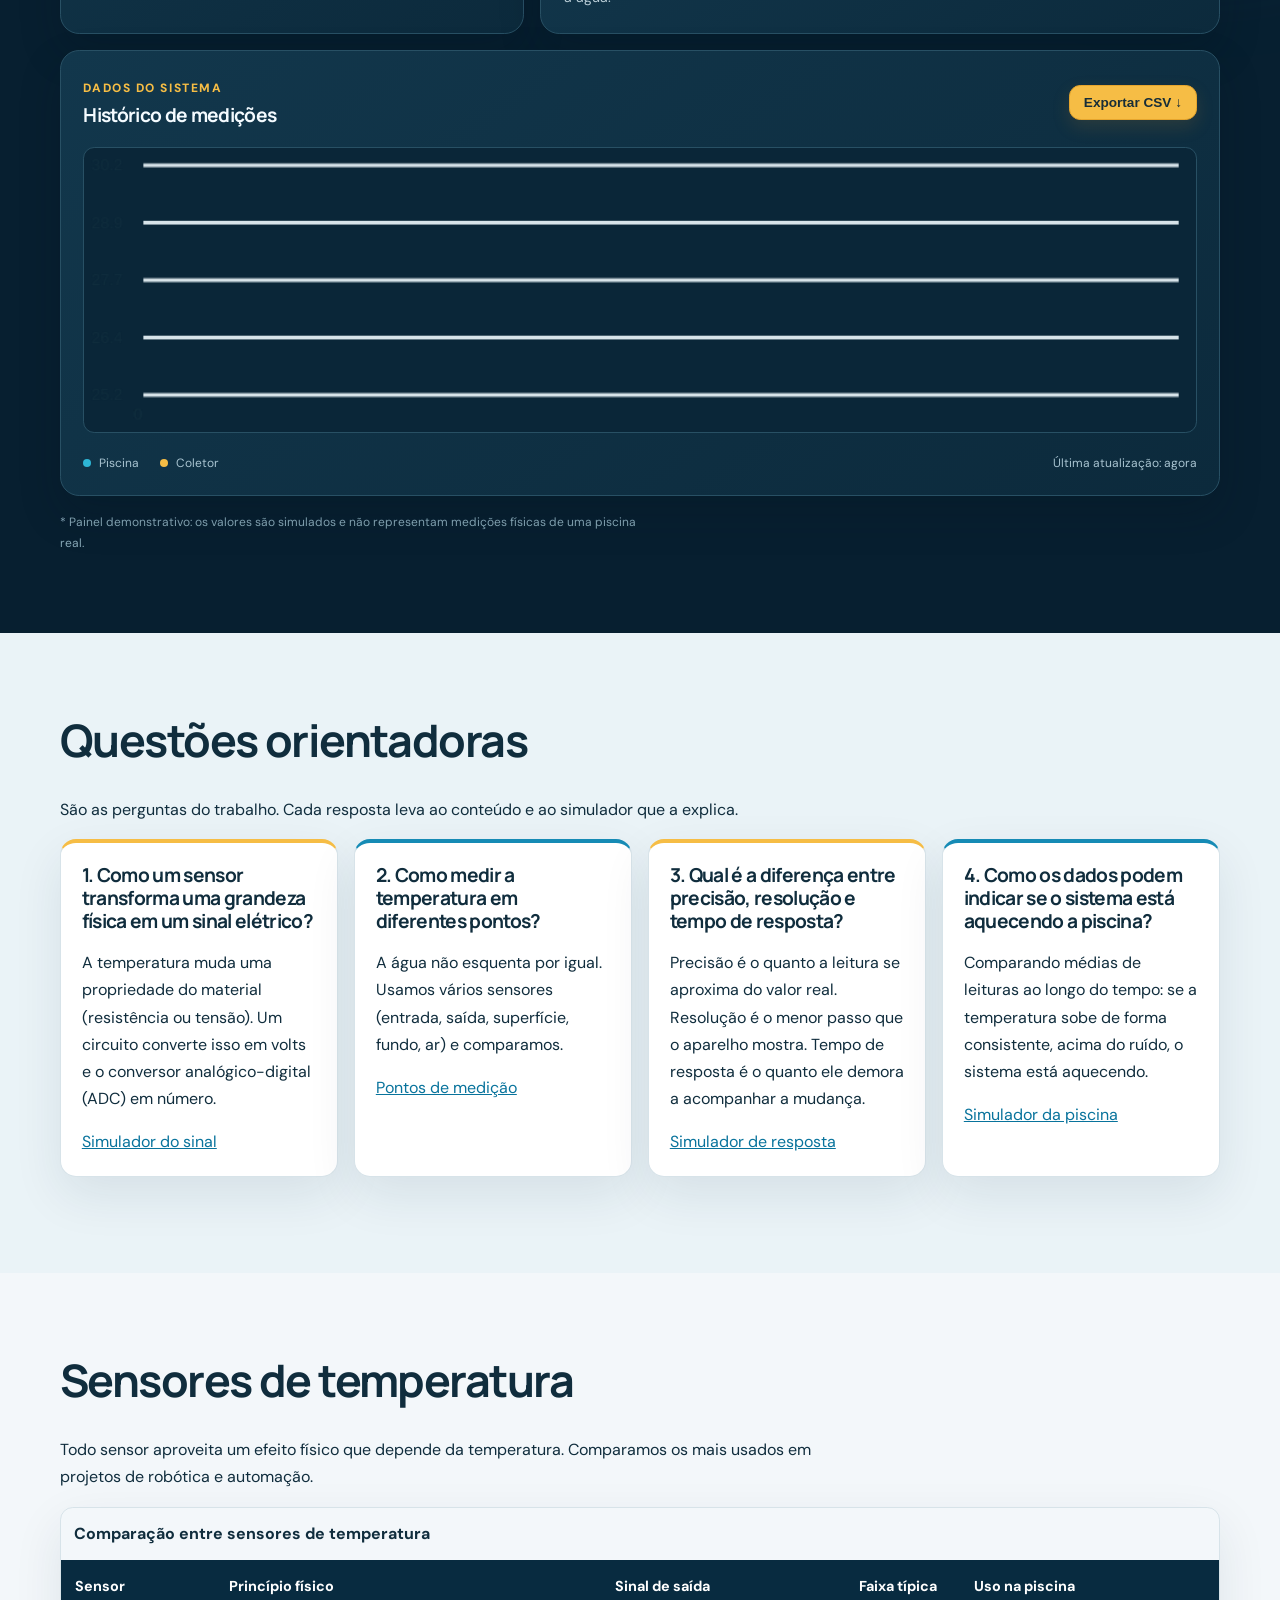
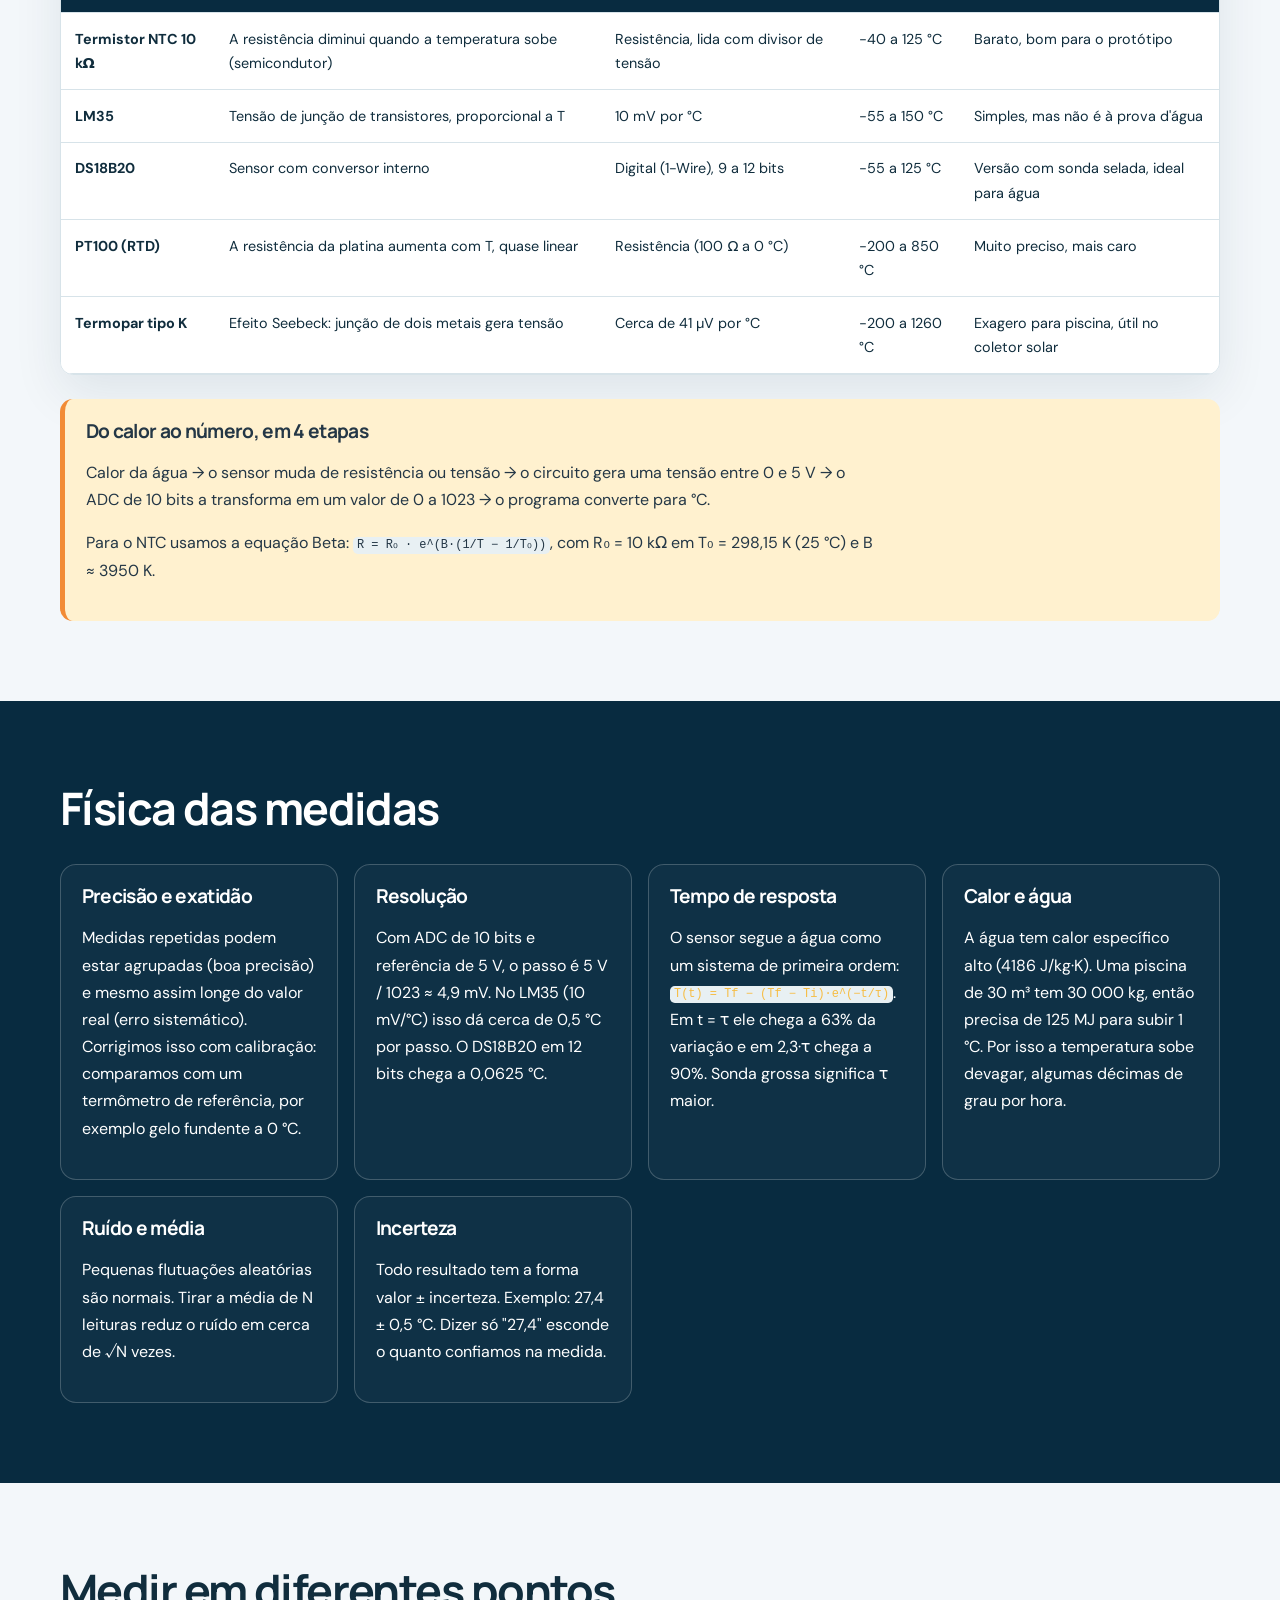
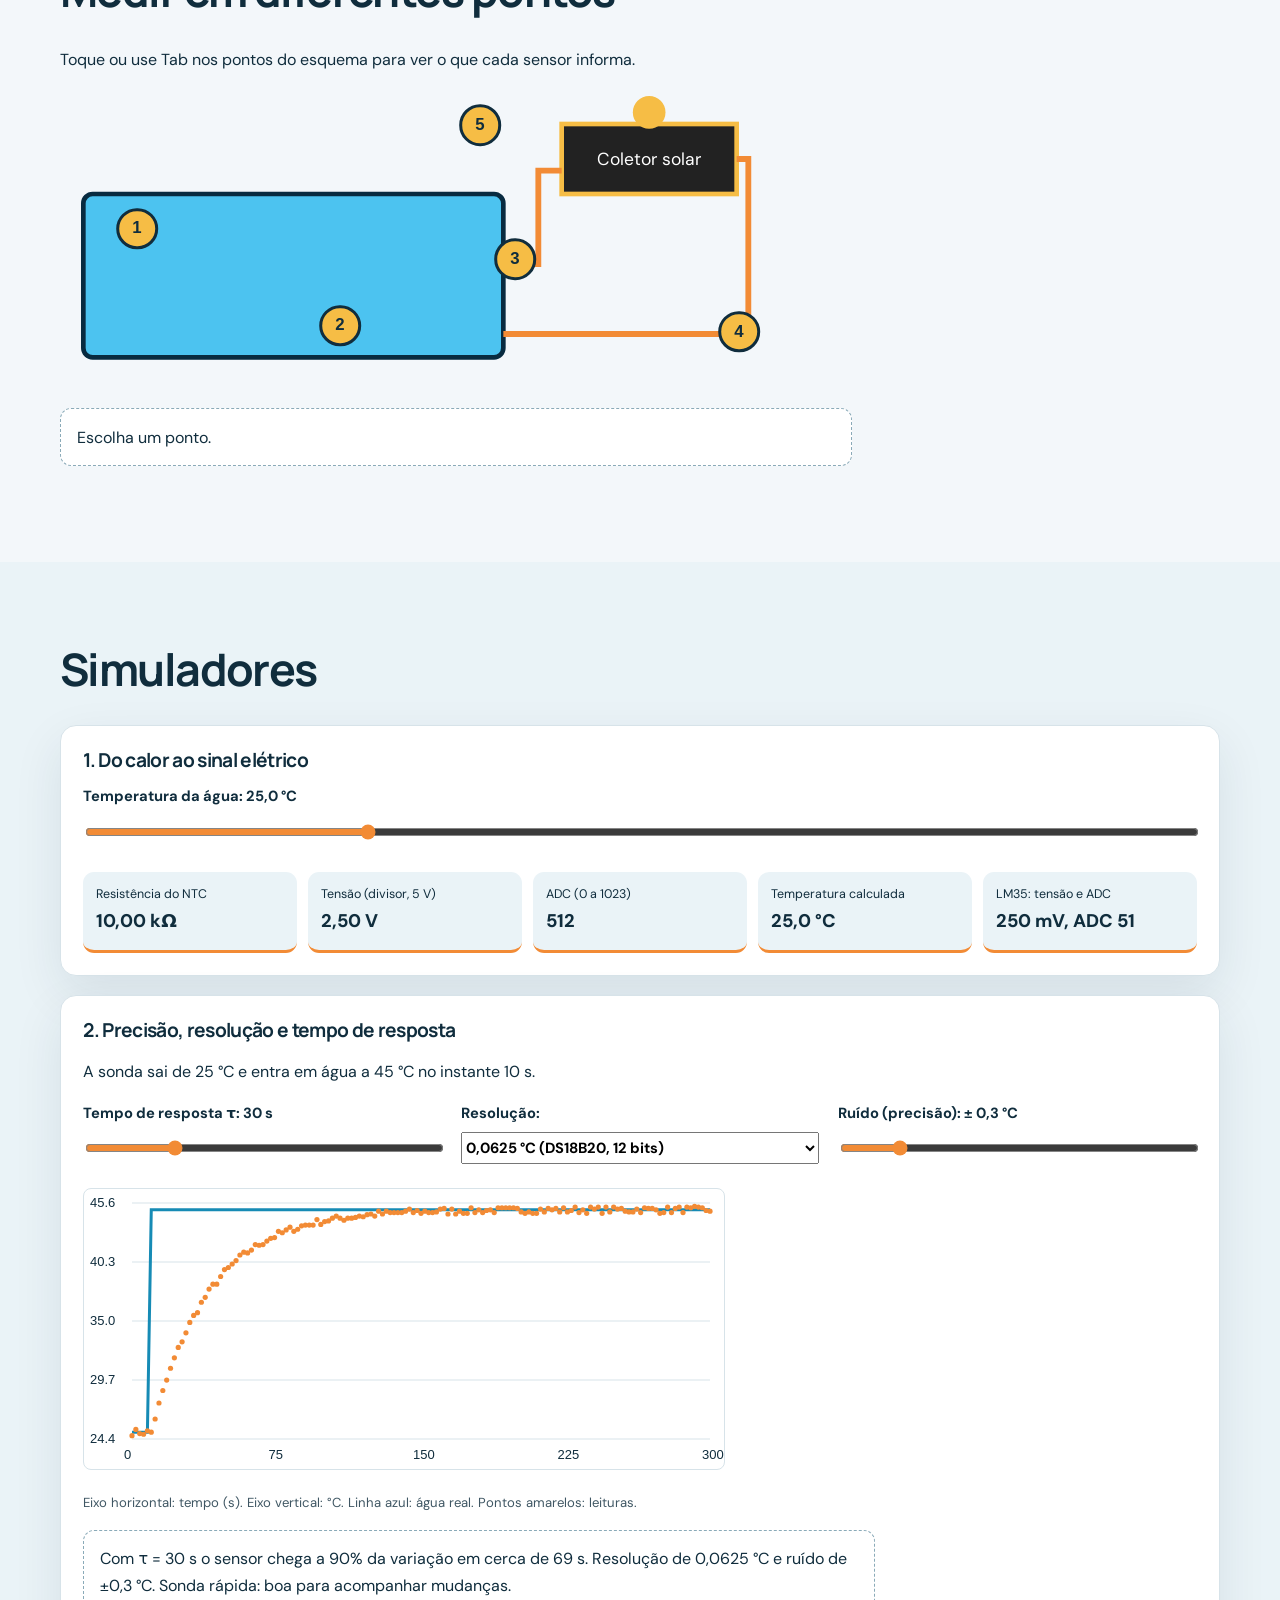
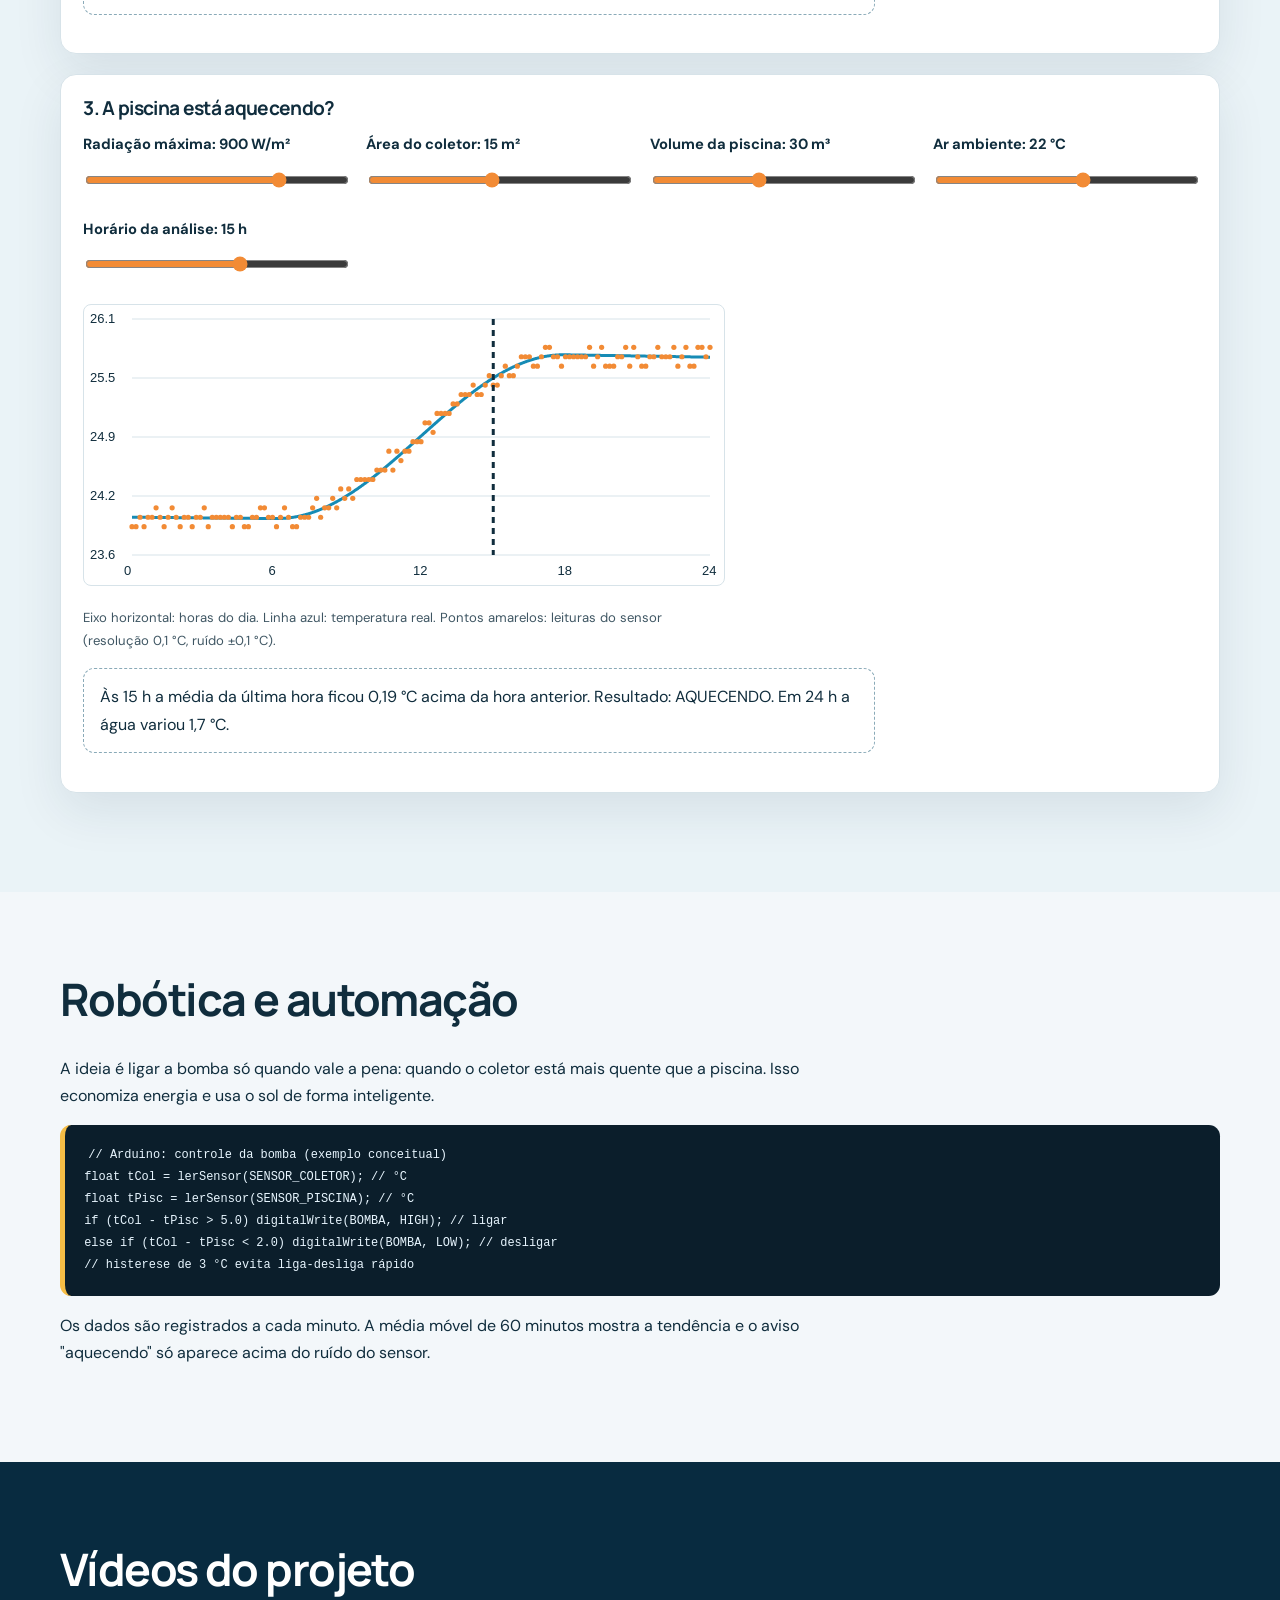
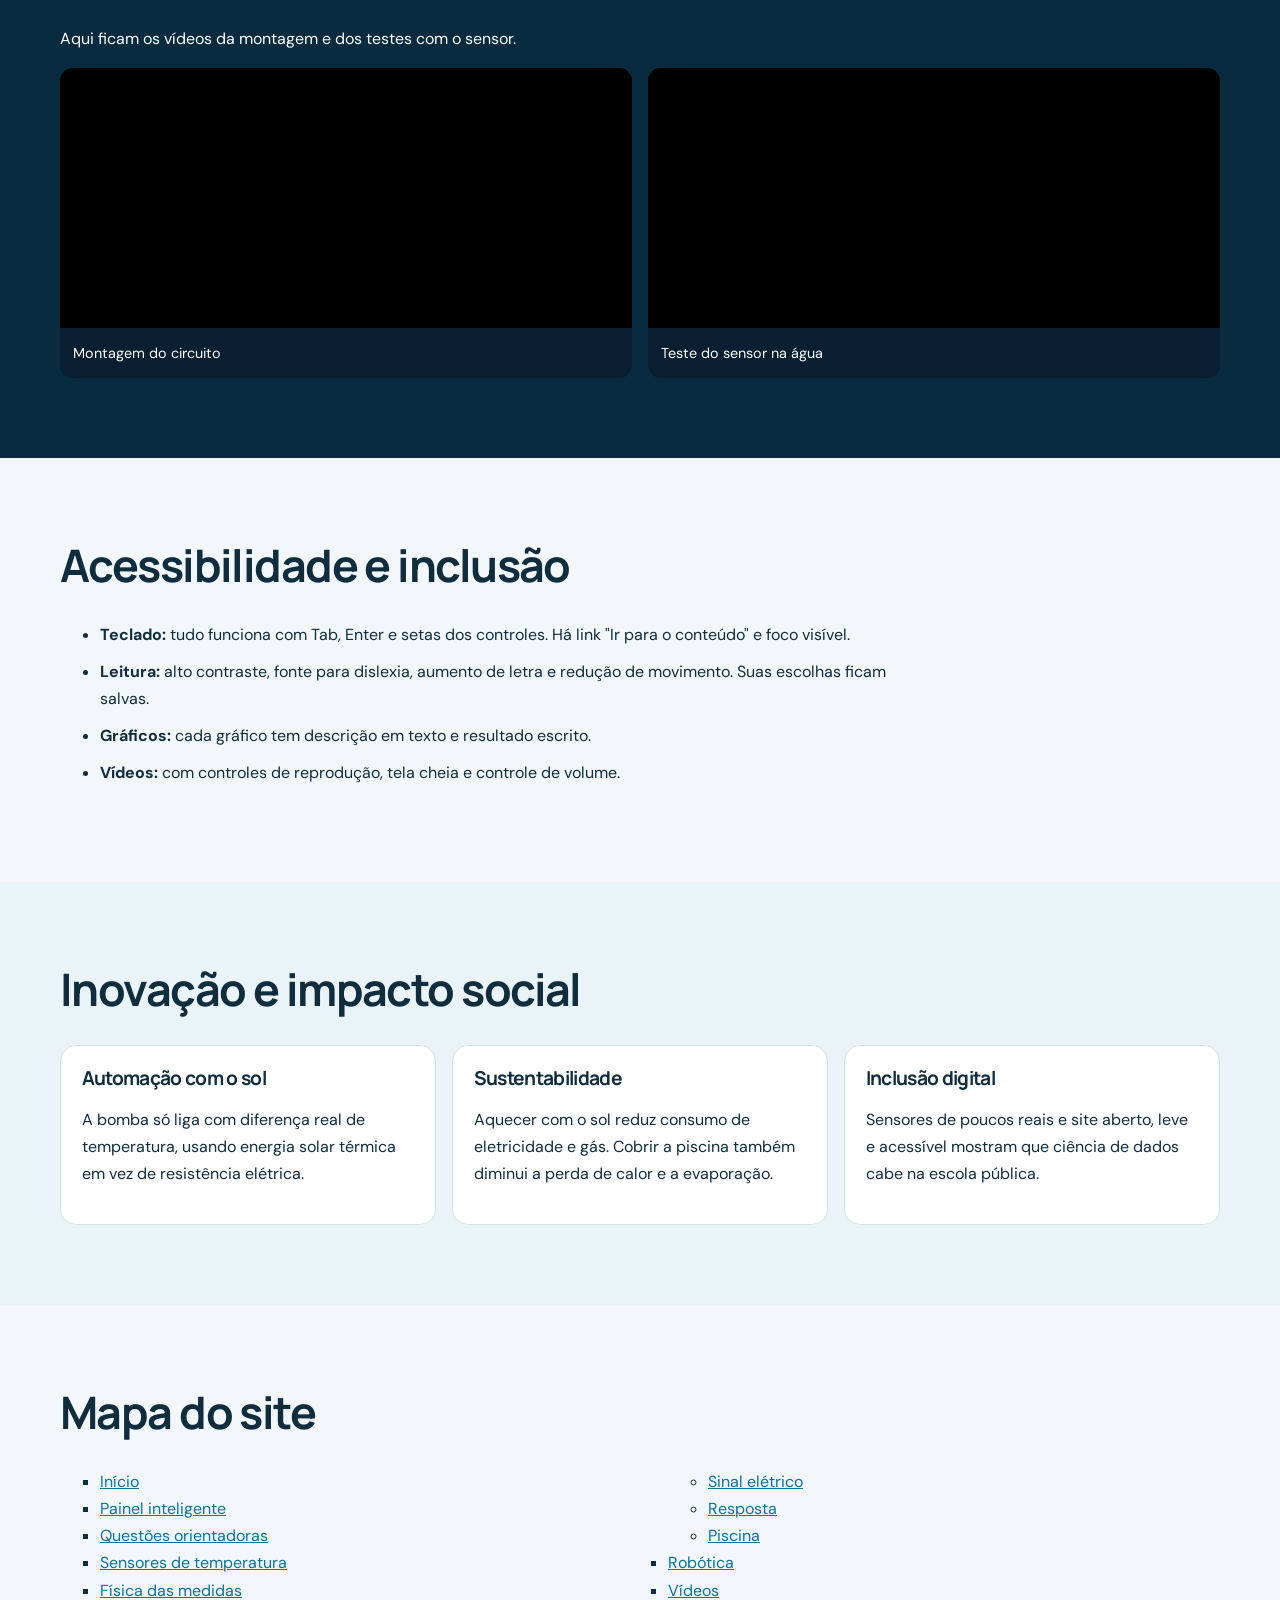
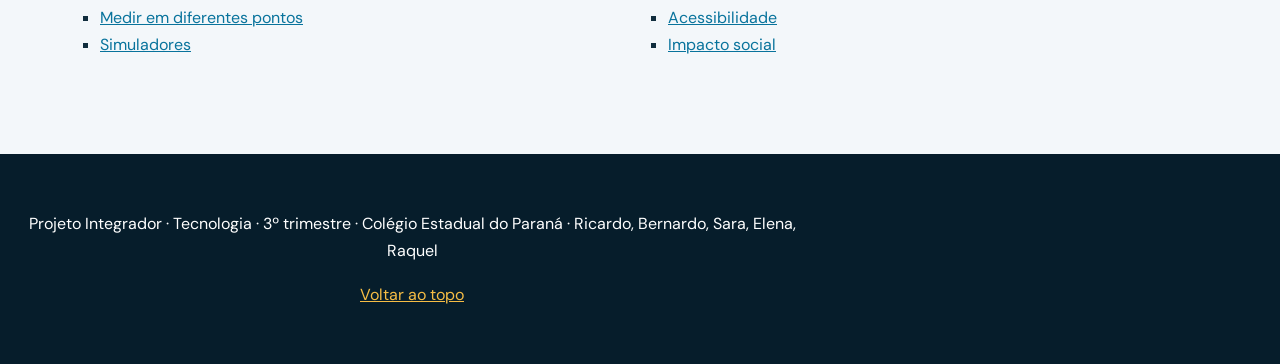
==== commit 05e8018a: "Add files via upload" ====
--- a/index.html
+++ b/index.html
@@ -3,8 +3,8 @@
 <head>
 <meta charset="utf-8">
 <meta name="viewport" content="width=device-width, initial-scale=1">
-<title>Sol + Água · Sensores de temperatura na piscina</title>
-<meta name="description" content="Como medir o aquecimento da água: sensores de temperatura, física das medidas e robótica.">
+<title>Sol + Água | Monitoramento térmico inteligente</title>
+<meta name="description" content="Projeto interativo sobre sensores de temperatura, aquecimento solar de piscinas, física das medidas e robótica.">
 <link rel="preconnect" href="https://fonts.googleapis.com">
 <link href="https://fonts.googleapis.com/css2?family=Fraunces:wght@600;800&family=Lexend:wght@400;600&family=Atkinson+Hyperlegible:wght@400;700&display=swap" rel="stylesheet">
 <link rel="stylesheet" href="style.css">
@@ -15,7 +15,7 @@
 <a class="marca" href="#inicio" aria-label="Sol + Água, início"><span class="logo" aria-hidden="true"></span>Sol + Água</a>
 <button id="btnMenu" class="btn-menu" aria-expanded="false" aria-controls="menu">Menu</button>
 <nav id="menu" aria-label="Menu principal">
-<a href="#questoes">Questões</a><a href="#sensores">Sensores</a><a href="#fisica">Física das medidas</a>
+<a href="#painel">Painel</a><a href="#questoes">Questões</a><a href="#sensores">Sensores</a><a href="#fisica">Física das medidas</a>
 <a href="#pontos">Pontos de medição</a><a href="#simuladores">Simuladores</a><a href="#automacao">Robótica</a>
 <a href="#videos">Vídeos</a><a href="#impacto">Impacto social</a><a href="#mapa">Mapa do site</a>
 </nav>
@@ -34,13 +34,48 @@
 <h1>Sensores de temperatura: como medir o aquecimento da água?</h1>
 <p class="foco"><strong>Foco:</strong> Física das medidas e Robótica</p>
 <p>O sol esquenta a água da piscina, mas só um sensor, um circuito e um programa conseguem dizer quanto, onde e com que confiança. Este site mostra esse caminho do calor até o dado.</p>
-<p><a class="btn" href="#simuladores">Abrir os simuladores</a> <a class="btn sec" href="#questoes">Ver as 4 questões</a></p>
+<p><a class="btn" href="#painel">Explorar painel</a> <a class="btn sec" href="#simuladores">Abrir simuladores</a> <a class="btn sec" href="#questoes">Ver as 4 questões</a></p>
 </div>
 <div class="hero-vis" aria-hidden="true">
 <div class="sol"></div>
 <svg viewBox="0 0 400 160" preserveAspectRatio="none"><path class="onda o1" d="M0 40 Q50 10 100 40 T200 40 T300 40 T400 40 V160 H0Z"/><path class="onda o2" d="M0 70 Q50 40 100 70 T200 70 T300 70 T400 70 V160 H0Z"/></svg>
 <div class="termo"><span id="heroTemp">27,4</span> °C</div>
 </div>
+</section>
+
+
+<section id="painel" class="painel-section">
+  <div class="section-heading">
+    <span class="eyebrow">CENTRAL DE MONITORAMENTO</span>
+    <h2>Painel inteligente</h2>
+    <p>Acompanhe uma simulação do sistema solar térmico em tempo real e entenda o que os sensores estão indicando.</p>
+  </div>
+  <div class="dashboard">
+    <article class="dash-main">
+      <div class="dash-top"><span class="live-dot"></span><span>SIMULAÇÃO ATIVA</span><span class="dash-time" id="dashClock">--:--:--</span></div>
+      <div class="temp-line"><div><span class="metric-label">Temperatura da piscina</span><strong class="big-temp"><span id="dashTemp">27,4</span><small>°C</small></strong></div><div class="temp-trend" id="dashTrend">↗ Aquecimento</div></div>
+      <div class="thermo-track"><span id="tempFill"></span></div>
+      <div class="thermo-scale"><span>10 °C</span><span>50 °C</span></div>
+      <div class="dash-foot"><span>Faixa de conforto simulada: 26–32 °C</span><span id="comfortState">Dentro da faixa</span></div>
+    </article>
+    <article class="dash-card">
+      <span class="metric-label">Coletor solar</span><strong class="dash-number" id="collectorTemp">34,8 °C</strong><span class="status-pill status-on" id="collectorState">● Ganho térmico</span>
+      <div class="mini-bars"><i></i><i></i><i></i><i></i><i></i><i></i><i></i><i></i><i></i><i></i></div>
+    </article>
+    <article class="dash-card">
+      <span class="metric-label">Bomba de circulação</span><strong class="dash-number" id="pumpState">Ligada</strong><span class="status-pill status-on" id="pumpPill">● Operação simulada</span>
+      <div class="pump-icon">⟳</div>
+    </article>
+    <article class="dash-card diagnosis">
+      <span class="metric-label">Diagnóstico automático</span><strong id="diagnosisTitle">Sistema aquecendo</strong><p id="diagnosisText">O coletor está mais quente que a piscina. A circulação favorece a transferência de calor.</p>
+    </article>
+  </div>
+  <div class="history-panel">
+    <div class="history-head"><div><span class="eyebrow">DADOS DO SISTEMA</span><h3>Histórico de medições</h3></div><button class="btn btn-small" id="exportData">Exportar CSV ↓</button></div>
+    <div class="history-chart"><canvas id="historyChart" width="900" height="230" aria-label="Histórico simulado de temperatura" role="img"></canvas></div>
+    <div class="history-bottom"><span><i class="legend-dot water-dot"></i> Piscina</span><span><i class="legend-dot solar-dot"></i> Coletor</span><span id="lastUpdate">Última atualização: agora</span></div>
+  </div>
+  <p class="simulation-note">* Painel demonstrativo: os valores são simulados e não representam medições físicas de uma piscina real.</p>
 </section>
 
 <section id="questoes" class="destaque">
@@ -209,7 +244,7 @@
 <section id="mapa">
 <h2>Mapa do site</h2>
 <ul class="mapa">
-<li><a href="#inicio">Início</a></li><li><a href="#questoes">Questões orientadoras</a></li><li><a href="#sensores">Sensores de temperatura</a></li>
+<li><a href="#inicio">Início</a></li><li><a href="#painel">Painel inteligente</a></li><li><a href="#questoes">Questões orientadoras</a></li><li><a href="#sensores">Sensores de temperatura</a></li>
 <li><a href="#fisica">Física das medidas</a></li><li><a href="#pontos">Medir em diferentes pontos</a></li>
 <li><a href="#simuladores">Simuladores</a><ul><li><a href="#sim-sinal">Sinal elétrico</a></li><li><a href="#sim-resp">Resposta</a></li><li><a href="#sim-piscina">Piscina</a></li></ul></li>
 <li><a href="#automacao">Robótica</a></li><li><a href="#videos">Vídeos</a></li><li><a href="#acessibilidade">Acessibilidade</a></li><li><a href="#impacto">Impacto social</a></li>
@@ -222,4 +257,4 @@
 <script>try{new window.VLibras.Widget('https://vlibras.gov.br/app')}catch(e){}</script>
 <script src="script.js"></script>
 </body>
-</html>
+</html>
--- a/style.css
+++ b/style.css
@@ -1,103 +1,13 @@
-:root{--sol:#FFB703;--sol2:#FB8500;--agua:#0A6C9E;--abismo:#06384F;--fundo:#F3FAFC;--card:#fff;--ink:#0B2A3A;--line:#BFD9E3;--link:#075985;--fs:100%;--f-corpo:'Lexend',system-ui,sans-serif;--f-tit:'Fraunces',Georgia,serif}
-body.contraste{--fundo:#000;--card:#000;--ink:#fff;--line:#fff;--link:#FFE600;--agua:#000;--abismo:#000}
-body.dislexia{--f-corpo:'Atkinson Hyperlegible',Verdana,sans-serif;--f-tit:'Atkinson Hyperlegible',Verdana,sans-serif;letter-spacing:.04em;word-spacing:.14em;line-height:1.9}
-*{box-sizing:border-box}
-html{font-size:var(--fs);scroll-behavior:smooth;scroll-padding-top:5rem}
-body{margin:0;background:var(--fundo);color:var(--ink);font-family:var(--f-corpo);line-height:1.65}
-h1,h2,h3{font-family:var(--f-tit);line-height:1.2;margin:0 0 .6em}
-h1{font-size:clamp(2rem,6vw,3.4rem);font-weight:800}
-h2{font-size:clamp(1.6rem,4vw,2.3rem)}
-h3{font-size:1.15rem}
-p,li{max-width:70ch}
-a{color:var(--link)}
-:focus-visible{outline:3px solid var(--sol2);outline-offset:3px}
-body.contraste :focus-visible{outline-color:#00FFFF}
-.skip{position:absolute;left:-999px;background:var(--sol);color:#000;padding:.7rem 1rem;z-index:100}
-.skip:focus{left:.5rem;top:.5rem}
-section{padding:3.5rem max(1.2rem,calc((100% - 1080px)/2))}
-.destaque{background:#E4F3F9}
-.agua{background:var(--abismo);color:#fff}
-.agua a,.agua code{color:var(--sol)}
-body.contraste .destaque,body.contraste .agua{background:#000;border-top:2px solid #fff}
-
-.topo{position:sticky;top:0;z-index:50;display:flex;flex-wrap:wrap;align-items:center;justify-content:space-between;gap:.5rem;padding:.6rem 1.2rem;background:var(--abismo);color:#fff}
-.marca{display:flex;align-items:center;gap:.6rem;color:#fff;font-family:var(--f-tit);font-weight:800;font-size:1.3rem;text-decoration:none}
-.logo{width:1.6rem;height:1.6rem;border-radius:50%;background:radial-gradient(circle at 35% 35%,var(--sol),var(--sol2));box-shadow:0 .55rem 0 -.2rem #4cc3f0}
-.btn-menu{display:none;background:var(--sol);color:#000;border:0;padding:.5rem 1rem;border-radius:.4rem;font:inherit;font-weight:600;cursor:pointer}
-#menu{display:flex;flex-wrap:wrap;gap:.2rem .9rem}
-#menu a{color:#fff;text-decoration:none;padding:.3rem .2rem;font-size:.9rem;border-bottom:2px solid transparent}
-#menu a:hover{border-color:var(--sol)}
-@media(max-width:900px){.btn-menu{display:block}#menu{display:none;width:100%;flex-direction:column}#menu.aberto{display:flex}#menu a{padding:.7rem .2rem;font-size:1rem}}
-
-.barra-acess{display:flex;flex-wrap:wrap;gap:.4rem;padding:.5rem 1.2rem;background:var(--sol);color:#000}
-.barra-acess button{font:inherit;font-size:.85rem;padding:.35rem .7rem;border:2px solid #000;border-radius:.4rem;background:#fff;color:#000;cursor:pointer}
-.barra-acess button[aria-pressed=true]{background:#000;color:#fff}
-body.contraste .barra-acess{background:#000;border-bottom:2px solid #fff}
-
-.hero{display:grid;grid-template-columns:1.2fr 1fr;gap:2rem;align-items:center;min-height:70vh;background:linear-gradient(180deg,#FFF3C4 0%,var(--fundo) 100%)}
-body.contraste .hero{background:#000}
-.selo{display:inline-block;background:var(--abismo);color:#fff;padding:.3rem .8rem;border-radius:2rem;font-size:.85rem}
-.foco{font-size:1.15rem;border-left:5px solid var(--sol2);padding-left:.8rem}
-.btn{display:inline-block;background:var(--sol2);color:#000;font-weight:600;padding:.75rem 1.3rem;border-radius:.5rem;text-decoration:none;margin:.3rem .3rem .3rem 0;border:2px solid #000}
-.btn.sec{background:transparent;color:var(--ink)}
-.hero-vis{position:relative;aspect-ratio:1;max-width:420px;width:100%;margin:auto;border-radius:50% 50% 1.5rem 1.5rem;overflow:hidden;background:#BEE8F7;border:3px solid var(--abismo)}
-.sol{position:absolute;width:42%;aspect-ratio:1;border-radius:50%;left:50%;top:10%;transform:translateX(-50%);background:radial-gradient(circle,#FFE066,var(--sol) 60%,var(--sol2));box-shadow:0 0 0 12px rgba(255,183,3,.3),0 0 0 28px rgba(255,183,3,.15)}
-.hero-vis svg{position:absolute;inset:auto 0 0 0;width:100%;height:60%}
-.onda{fill:#2A9BCB}.o2{fill:var(--agua);opacity:.9}
-.o1{animation:ond 7s ease-in-out infinite alternate}
-@keyframes ond{to{transform:translateX(-6%)}}
-.termo{position:absolute;right:8%;bottom:10%;background:#fff;color:#000;border:2px solid #000;border-radius:.5rem;padding:.3rem .7rem;font-weight:600}
-body.calmo *{animation:none!important;transition:none!important;scroll-behavior:auto!important}
-@media(prefers-reduced-motion:reduce){*{animation:none!important;scroll-behavior:auto!important}}
-@media(max-width:800px){.hero{grid-template-columns:1fr}}
-
-.questoes{list-style:none;padding:0;display:grid;grid-template-columns:repeat(auto-fit,minmax(250px,1fr));gap:1rem}
-.questoes li{background:var(--card);border:2px solid var(--abismo);border-top:8px solid var(--sol);border-radius:.6rem;padding:1.1rem}
-.questoes li:nth-child(even){border-top-color:#2A9BCB}
-body.contraste .questoes li{border-color:#fff}
-
-.tabela-rolagem{overflow-x:auto;border:2px solid var(--abismo);border-radius:.5rem}
-table{border-collapse:collapse;width:100%;min-width:680px;background:var(--card)}
-caption{text-align:left;padding:.6rem;font-weight:600}
-th,td{padding:.7rem;border-bottom:1px solid var(--line);text-align:left;vertical-align:top;font-size:.92rem}
-thead th{background:var(--abismo);color:#fff}
-body.contraste thead th{background:#000;border:1px solid #fff}
-.caixa{margin-top:1.5rem;background:#FFF3C4;color:#000;border-radius:.6rem;padding:1.1rem 1.3rem;border-left:8px solid var(--sol2)}
-body.contraste .caixa{background:#000;color:#fff;border:2px solid #fff}
-code{background:rgba(127,127,127,.18);padding:.1em .35em;border-radius:.3rem;font-size:.92em}
-.grade3{display:grid;grid-template-columns:repeat(auto-fit,minmax(260px,1fr));gap:1.2rem}
-.grade3 article{border:1px solid rgba(255,255,255,.35);border-radius:.6rem;padding:1.1rem}
-.destaque .grade3 article{border-color:var(--abismo)}
-
-.esquema{position:relative;max-width:700px}
-.esquema svg{width:100%;height:auto;display:block}
-.piscina{fill:#4cc3f0;stroke:var(--abismo);stroke-width:4}
-.coletor{fill:#222;stroke:var(--sol);stroke-width:4}
-.cano{fill:none;stroke:var(--sol2);stroke-width:5}
-.sol-svg{fill:var(--sol)}
-.txt{fill:#fff;font-size:15px}
-.ponto{position:absolute;transform:translate(-50%,-50%);width:2.6rem;height:2.6rem;border-radius:50%;border:3px solid #000;background:var(--sol);color:#000;font-weight:800;font-size:1.05rem;cursor:pointer}
-.ponto[aria-pressed=true]{background:#000;color:var(--sol);border-color:#fff}
-.info{background:var(--card);border:2px dashed var(--abismo);border-radius:.5rem;padding:.8rem 1rem;min-height:3rem}
-
-.sim{background:var(--card);border:2px solid var(--abismo);border-radius:.8rem;padding:1.2rem;margin-bottom:1.5rem}
-.controles{display:grid;grid-template-columns:repeat(auto-fit,minmax(230px,1fr));gap:.8rem 1.2rem;margin-bottom:1rem}
-label{display:block;font-weight:600;font-size:.95rem}
-input[type=range],select{width:100%;margin-top:.4rem;accent-color:var(--sol2);font:inherit;min-height:2rem}
-canvas{width:100%;height:auto;background:var(--card);border:1px solid var(--line);border-radius:.4rem}
-.legenda{font-size:.85rem;opacity:.85}
-.leituras{display:grid;grid-template-columns:repeat(auto-fit,minmax(170px,1fr));gap:.7rem;margin:1rem 0 0}
-.leituras div{background:#E4F3F9;color:#000;padding:.7rem;border-radius:.5rem;border-bottom:4px solid var(--sol2)}
-body.contraste .leituras div{background:#000;color:#fff;border:2px solid #fff}
-.leituras dt{font-size:.8rem}.leituras dd{margin:0;font-size:1.2rem;font-weight:700}
-
-pre{background:#0B1E2B;color:#E8F6FF;padding:1rem;border-radius:.5rem;overflow-x:auto;border-left:6px solid var(--sol)}
-pre code{background:none}
-.lista li{margin:.6rem 0}
-.vid{margin:0;background:rgba(0,0,0,.25);border-radius:.6rem;overflow:hidden}
-.vid video{width:100%;aspect-ratio:16/9;background:#000;display:block}
-.vid figcaption{padding:.7rem;font-size:.9rem}
-.aviso{margin:0;padding:.7rem;background:#FFF3C4;color:#000;font-size:.9rem;border-left:6px solid var(--sol2)}
-.mapa{columns:2 220px;list-style:square}
-footer{background:var(--abismo);color:#fff;text-align:center;padding:2rem 1rem}
-footer a{color:var(--sol)}
+@import url('https://fonts.googleapis.com/css2?family=DM+Sans:wght@400;500;600;700&family=Manrope:wght@400;500;600;700;800&display=swap');
+:root{--sol:#f6bd45;--sol2:#f28b35;--agua:#168bb5;--abismo:#082b40;--fundo:#f3f7fa;--card:#fff;--ink:#102d3d;--line:#d7e3e9;--link:#08739c;--fs:100%;--f-corpo:'DM Sans',system-ui,sans-serif;--f-tit:'Manrope',system-ui,sans-serif;--shadow:0 18px 50px rgba(7,42,62,.09)}
+*{box-sizing:border-box}html{font-size:var(--fs);scroll-behavior:smooth;scroll-padding-top:6rem}body{margin:0;background:var(--fundo);color:var(--ink);font-family:var(--f-corpo);line-height:1.7}h1,h2,h3{font-family:var(--f-tit);line-height:1.2;margin:0 0 .65em;letter-spacing:-.035em}h1{font-size:clamp(2.5rem,5vw,4.5rem);font-weight:800;max-width:760px}h2{font-size:clamp(1.9rem,3.5vw,2.8rem)}h3{font-size:1.2rem}p,li{max-width:72ch}a{color:var(--link)}:focus-visible{outline:3px solid var(--sol2);outline-offset:4px}.skip{position:absolute;left:-999px;background:var(--sol);color:#000;padding:.7rem 1rem;z-index:100}.skip:focus{left:.5rem;top:.5rem}
+section{padding:5rem max(1.25rem,calc((100% - 1160px)/2))}.destaque{background:#eaf3f7}.agua{background:var(--abismo);color:#fff}.agua a,.agua code{color:var(--sol)}
+.topo{position:sticky;top:0;z-index:50;display:flex;align-items:center;justify-content:space-between;gap:1rem;padding:.85rem max(1.25rem,calc((100% - 1200px)/2));background:rgba(8,43,64,.96);backdrop-filter:blur(14px);color:#fff;box-shadow:0 8px 28px #061d2b20}.marca{display:flex;align-items:center;gap:.7rem;color:#fff;font-family:var(--f-tit);font-weight:800;font-size:1.25rem;text-decoration:none;white-space:nowrap}.logo{width:1.8rem;height:1.8rem;border-radius:50%;background:radial-gradient(circle at 35% 35%,#ffe58a,var(--sol) 55%,var(--sol2));box-shadow:0 0 0 5px #f6bd4525}#menu{display:flex;flex-wrap:wrap;gap:.25rem .7rem}#menu a{color:#e9f4f8;text-decoration:none;padding:.4rem .2rem;font-size:.82rem;border-bottom:2px solid transparent}#menu a:hover{color:var(--sol);border-color:var(--sol)}.btn-menu{display:none;background:var(--sol);color:#142b37;border:0;padding:.55rem 1rem;border-radius:.6rem;font:inherit;font-weight:700;cursor:pointer}
+.barra-acess{display:flex;flex-wrap:wrap;gap:.45rem;padding:.55rem max(1.25rem,calc((100% - 1200px)/2));background:#f6bd45;color:#152c38}.barra-acess button{font:inherit;font-size:.8rem;padding:.38rem .7rem;border:1px solid #243d49;border-radius:.5rem;background:#fff;color:#102d3d;cursor:pointer}.barra-acess button[aria-pressed=true]{background:#102d3d;color:#fff}
+.hero{display:grid;grid-template-columns:1.15fr .85fr;gap:3rem;align-items:center;min-height:670px;background:radial-gradient(circle at 80% 35%,#d4edf5 0,transparent 34%),linear-gradient(135deg,#fff8e8 0%,#f3f7fa 75%)}.hero-txt{padding:2rem 0}.selo,.eyebrow{display:inline-flex;align-items:center;gap:.5rem;color:#a75d12;font-size:.75rem;font-weight:800;letter-spacing:.13em;text-transform:uppercase}.selo{background:#fff0cf;padding:.55rem .85rem;border-radius:2rem;letter-spacing:.04em;text-transform:none;font-size:.82rem}.foco{font-size:1.1rem;border-left:4px solid var(--sol2);padding-left:1rem}.hero-vis{position:relative;aspect-ratio:1;max-width:440px;width:100%;margin:auto;border-radius:48% 48% 1.5rem 1.5rem;overflow:hidden;background:linear-gradient(#a9dced 0 55%,#168bb5 55%);border:8px solid #fff;box-shadow:var(--shadow)}.sol{position:absolute;width:38%;aspect-ratio:1;border-radius:50%;left:50%;top:12%;transform:translateX(-50%);background:radial-gradient(circle,#fff2a5,var(--sol) 65%,var(--sol2));box-shadow:0 0 0 15px #f6bd4533,0 0 0 34px #f6bd4518}.hero-vis svg{position:absolute;inset:auto 0 0;width:100%;height:60%}.onda{fill:#39add0}.o2{fill:#087aa6;opacity:.9}.o1{animation:ond 7s ease-in-out infinite alternate}@keyframes ond{to{transform:translateX(-6%)}}.termo{position:absolute;right:8%;bottom:10%;background:#fff;color:#102d3d;border:1px solid #d4e4ea;border-radius:1rem;padding:.7rem 1rem;font-weight:800;font-size:1.2rem;box-shadow:var(--shadow)}.btn{display:inline-flex;align-items:center;justify-content:center;background:var(--sol);color:#172d38;font-weight:800;padding:.8rem 1.25rem;border-radius:.7rem;text-decoration:none;margin:.3rem .3rem .3rem 0;border:1px solid #e6a52d;box-shadow:0 7px 18px #d98b2525;transition:transform .2s,box-shadow .2s}.btn:hover{transform:translateY(-2px);box-shadow:0 12px 24px #d98b2538}.btn.sec{background:transparent;color:var(--ink);border-color:#9bb7c4;box-shadow:none}.btn-small{padding:.55rem .85rem;font-size:.85rem;margin:0}
+.painel-section{background:#071f30;color:#f4fbff;position:relative;overflow:hidden}.painel-section:before{content:"";position:absolute;width:460px;height:460px;border-radius:50%;background:#0d5973;filter:blur(100px);opacity:.28;right:-150px;top:30px;pointer-events:none}.section-heading{position:relative;max-width:700px;margin-bottom:2rem}.painel-section .eyebrow{color:#f6bd45}.painel-section .section-heading p{color:#b7cbd5}.dashboard{position:relative;display:grid;grid-template-columns:1.4fr 1fr 1fr;gap:1rem}.dash-main,.dash-card,.history-panel{background:linear-gradient(145deg,#12374c,#0c2a3c);border:1px solid #285064;border-radius:1.2rem;padding:1.4rem;box-shadow:0 18px 40px #00111d35}.dash-main{grid-row:span 2;min-height:290px}.dash-top{display:flex;align-items:center;gap:.55rem;font-size:.72rem;font-weight:800;letter-spacing:.12em;color:#a9c4d1}.live-dot{width:8px;height:8px;border-radius:50%;background:#45d49a;box-shadow:0 0 0 5px #45d49a22}.dash-time{margin-left:auto;font-variant-numeric:tabular-nums}.temp-line{display:flex;justify-content:space-between;align-items:end;gap:1rem;margin:2.3rem 0 1rem}.metric-label{display:block;color:#a9c4d1;font-size:.83rem;font-weight:600}.big-temp{display:block;font-family:var(--f-tit);font-size:clamp(3.3rem,6vw,5rem);line-height:1.1;letter-spacing:-.07em}.big-temp small{font-size:1.5rem;color:#8fb4c4;letter-spacing:0}.temp-trend{color:#65dfb0;font-size:.85rem;font-weight:700}.thermo-track{height:12px;border-radius:20px;background:#244b60;overflow:hidden}.thermo-track span{display:block;height:100%;width:44%;background:linear-gradient(90deg,#20a5c6,#f6bd45);border-radius:20px;transition:width .3s}.thermo-scale,.dash-foot{display:flex;justify-content:space-between;color:#8faebc;font-size:.72rem;margin-top:.45rem}.dash-foot{margin-top:1.6rem;padding-top:1rem;border-top:1px solid #285064}.dash-foot span:last-child{color:#69d9aa}.dash-card{min-height:135px;position:relative;overflow:hidden}.dash-number{display:block;font:800 1.8rem var(--f-tit);margin:.55rem 0}.status-pill{display:inline-block;border-radius:2rem;padding:.25rem .6rem;font-size:.7rem;font-weight:700}.status-on{background:#1d594d;color:#83efc4}.status-off{background:#633b2d;color:#ffd0a8}.mini-bars{display:flex;align-items:end;gap:4px;height:27px;margin-top:1rem}.mini-bars i{display:block;width:8px;border-radius:4px 4px 0 0;background:#e9ad45;height:40%}.mini-bars i:nth-child(2n){height:75%}.mini-bars i:nth-child(3n){height:55%}.pump-icon{position:absolute;right:1.2rem;bottom:.3rem;font-size:3.5rem;color:#367b91;opacity:.5}.diagnosis{grid-column:2/4}.diagnosis strong{display:block;font:800 1.25rem var(--f-tit);margin:.5rem 0}.diagnosis p{color:#b7cbd5;font-size:.88rem;margin:0}.history-panel{position:relative;margin-top:1rem}.history-head{display:flex;justify-content:space-between;align-items:center;gap:1rem}.history-head h3{margin:.25rem 0}.history-chart{margin-top:1rem}.history-chart canvas{width:100%;height:auto;background:#0a2638;border:1px solid #285064;border-radius:.7rem}.history-bottom{display:flex;gap:1.3rem;align-items:center;flex-wrap:wrap;color:#a9c4d1;font-size:.75rem;margin-top:.7rem}.history-bottom span:last-child{margin-left:auto}.legend-dot{display:inline-block;width:8px;height:8px;border-radius:50%;margin-right:.3rem}.water-dot{background:#2db6d6}.solar-dot{background:#f6bd45}.simulation-note{color:#88a9b8;font-size:.75rem;margin:1rem 0 0}
+.questoes{list-style:none;padding:0;display:grid;grid-template-columns:repeat(auto-fit,minmax(240px,1fr));gap:1rem;counter-reset:q}.questoes li{background:var(--card);border:1px solid var(--line);border-top:4px solid var(--sol);border-radius:1rem;padding:1.3rem;box-shadow:var(--shadow)}.questoes li:nth-child(even){border-top-color:var(--agua)}.tabela-rolagem{overflow-x:auto;border:1px solid var(--line);border-radius:.8rem;box-shadow:var(--shadow)}table{border-collapse:collapse;width:100%;min-width:680px;background:var(--card)}caption{text-align:left;padding:.8rem;font-weight:700}th,td{padding:.85rem;border-bottom:1px solid var(--line);text-align:left;vertical-align:top;font-size:.9rem}thead th{background:var(--abismo);color:#fff}.caixa{margin-top:1.5rem;background:#fff1cf;color:#243746;border-radius:.8rem;padding:1.3rem;border-left:5px solid var(--sol2)}code{background:#e8f0f3;padding:.12em .35em;border-radius:.3rem;font-size:.92em}.grade3{display:grid;grid-template-columns:repeat(auto-fit,minmax(240px,1fr));gap:1rem}.grade3 article{border:1px solid #ffffff35;border-radius:1rem;padding:1.3rem;background:#ffffff08}.destaque .grade3 article{border-color:var(--line);background:#fff}
+.esquema{position:relative;max-width:700px}.esquema svg{width:100%;height:auto;display:block}.piscina{fill:#4cc3f0;stroke:var(--abismo);stroke-width:4}.coletor{fill:#222;stroke:var(--sol);stroke-width:4}.cano{fill:none;stroke:var(--sol2);stroke-width:5}.sol-svg{fill:var(--sol)}.txt{fill:#fff;font-size:15px}.ponto{position:absolute;transform:translate(-50%,-50%);width:2.6rem;height:2.6rem;border-radius:50%;border:3px solid #102d3d;background:var(--sol);color:#102d3d;font-weight:800;font-size:1.05rem;cursor:pointer}.ponto[aria-pressed=true]{background:#102d3d;color:var(--sol);border-color:#fff}.info{background:var(--card);border:1px dashed #8aaab8;border-radius:.7rem;padding:.9rem 1rem;min-height:3rem}
+.sim{background:var(--card);border:1px solid var(--line);border-radius:1rem;padding:1.4rem;margin-bottom:1.2rem;box-shadow:var(--shadow)}.controles{display:grid;grid-template-columns:repeat(auto-fit,minmax(220px,1fr));gap:.8rem 1.2rem;margin-bottom:1rem}label{display:block;font-weight:700;font-size:.92rem}input[type=range],select{width:100%;margin-top:.4rem;accent-color:var(--sol2);font:inherit;min-height:2rem}canvas{max-width:100%;height:auto;background:var(--card);border:1px solid var(--line);border-radius:.5rem}.legenda{font-size:.82rem;opacity:.8}.leituras{display:grid;grid-template-columns:repeat(auto-fit,minmax(155px,1fr));gap:.7rem;margin:1rem 0 0}.leituras div{background:#eaf3f7;color:#102d3d;padding:.8rem;border-radius:.7rem;border-bottom:3px solid var(--sol2)}.leituras dt{font-size:.78rem}.leituras dd{margin:0;font-size:1.15rem;font-weight:800}pre{background:#0b1e2b;color:#e8f6ff;padding:1.2rem;border-radius:.7rem;overflow-x:auto;border-left:5px solid var(--sol)}pre code{background:none}.lista li{margin:.6rem 0}.vid{margin:0;background:#071f30;border-radius:.8rem;overflow:hidden}.vid video,.vid iframe{width:100%;aspect-ratio:16/9;background:#000;display:block;border:0}.vid figcaption{padding:.8rem;font-size:.9rem;color:#fff}.aviso{margin:0;padding:.7rem;background:#fff3c4;color:#000;font-size:.9rem;border-left:6px solid var(--sol2)}.mapa{columns:2 220px;list-style:square}footer{background:#061d2b;color:#fff;text-align:center;padding:2.5rem 1rem}footer a{color:var(--sol)}
+body.contraste{--fundo:#000;--card:#000;--ink:#fff;--line:#fff;--link:#ffe600;--agua:#000;--abismo:#000}body.contraste .destaque,body.contraste .agua{background:#000;border-top:2px solid #fff}body.contraste .painel-section{background:#000}body.contraste .dash-main,body.contraste .dash-card,body.contraste .history-panel{background:#000;border-color:#fff}body.dislexia{--f-corpo:Verdana,sans-serif;--f-tit:Verdana,sans-serif;letter-spacing:.035em;word-spacing:.12em;line-height:1.9}body.calmo *{animation:none!important;transition:none!important;scroll-behavior:auto!important}
+@media(max-width:950px){.btn-menu{display:block}#menu{display:none;width:100%;flex-direction:column;order:3}#menu.aberto{display:flex}#menu a{padding:.65rem .2rem;font-size:.95rem}.topo{flex-wrap:wrap}.dashboard{grid-template-columns:1fr 1fr}.dash-main{grid-column:1/-1;grid-row:auto}.diagnosis{grid-column:1/-1}}@media(max-width:700px){section{padding:3.5rem 1.1rem}.hero{grid-template-columns:1fr;min-height:auto;gap:1rem}.hero-txt{padding:1rem 0}.hero-vis{max-width:330px}.dashboard{grid-template-columns:1fr}.dash-main,.diagnosis{grid-column:auto}.history-head{align-items:flex-start;flex-direction:column}.history-bottom span:last-child{margin-left:0}.barra-acess{padding:.6rem 1rem}.barra-acess button{font-size:.75rem}.temp-line{margin-top:1.5rem}}@media(prefers-reduced-motion:reduce){*{animation:none!important;scroll-behavior:auto!important}}
